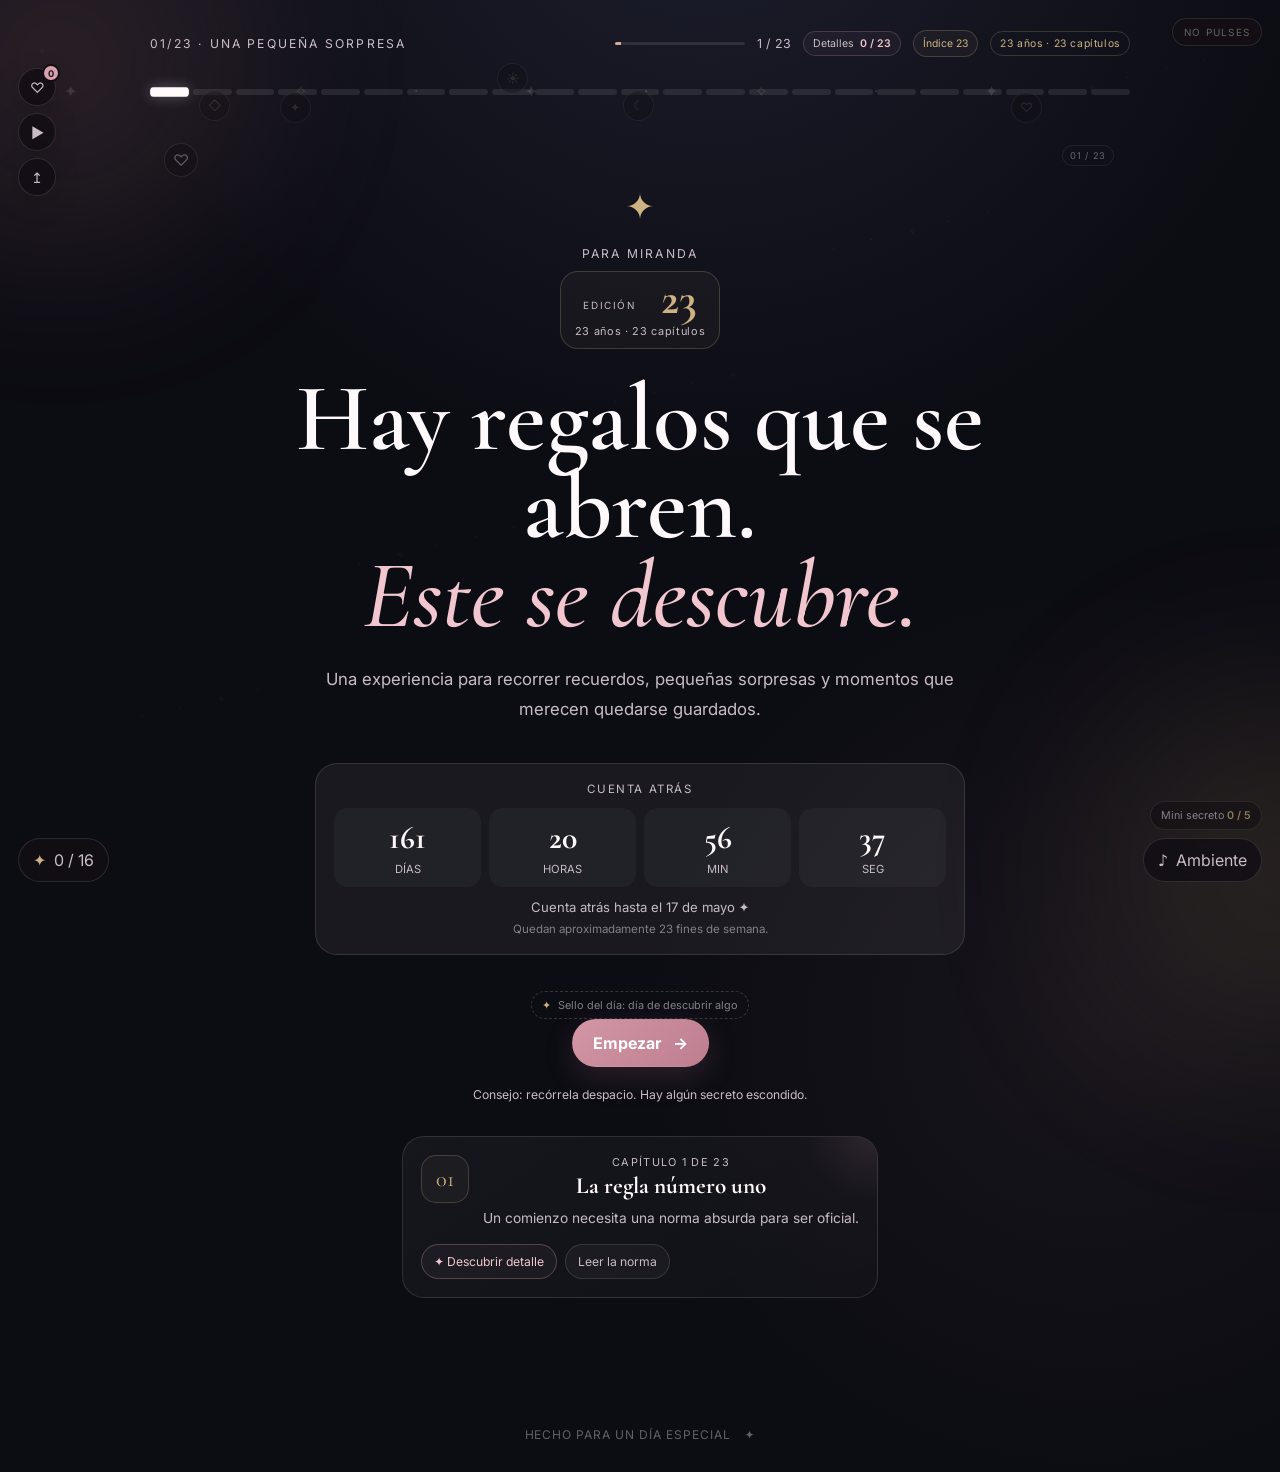
==== index.html @ 54fdeb7c "Preparar sistema de pistas en los 23 capítulos" ====
<!doctype html>
<html lang="es">
<head>
  <meta charset="utf-8">
  <meta name="viewport" content="width=device-width, initial-scale=1">
  <meta name="theme-color" content="#120f14">
  <meta name="description" content="Una experiencia de cumpleaños preparada para Miranda">
  <title>Para Miranda ✦</title>
  <link rel="preconnect" href="https://fonts.googleapis.com">
  <link rel="preconnect" href="https://fonts.gstatic.com" crossorigin>
  <link href="https://fonts.googleapis.com/css2?family=Cormorant+Garamond:wght@500;600;700&family=Inter:wght@400;500;600;700&display=swap" rel="stylesheet">
  <link rel="stylesheet" href="css/style.css">
  <link rel="stylesheet" href="css/extras.css">
  <link rel="stylesheet" href="css/special.css">
  <link rel="stylesheet" href="css/ultimate.css">
  <link rel="stylesheet" href="css/planner.css">
  <link rel="stylesheet" href="css/chapters.css">
  <link rel="stylesheet" href="css/microdetails.css">
  <link rel="stylesheet" href="css/features.css">
  <link rel="stylesheet" href="css/hints.css">
  <link rel="manifest" href="manifest.json">
  <link rel="icon" href="assets/favicon.svg" type="image/svg+xml">
</head>
<body>
  <div class="ambient ambient-one"></div>
  <div class="ambient ambient-two"></div>
  <div class="tap-effects" id="tapEffects" aria-hidden="true"></div>

  <button class="sound-toggle" id="soundToggle" type="button" aria-pressed="false" aria-label="Activar ambiente">
    <span aria-hidden="true">♪</span><span class="sound-label">Ambiente</span>
  </button>

  <button class="explore-toggle" id="exploreToggle" type="button" aria-expanded="false" aria-controls="explorePanel">
    <span>✦</span><span id="exploreCounter">0 / 16</span>
  </button>

  <aside class="explore-panel hidden" id="explorePanel" aria-label="Progreso de exploración">
    <div class="explore-head">
      <div><span class="kicker">Exploración</span><strong>Archivo secreto</strong></div>
      <button id="exploreClose" type="button" aria-label="Cerrar">×</button>
    </div>
    <div class="secret-progress"><span id="secretProgressBar"></span></div>
    <p id="secretProgressText">Encuentra secretos y completa pequeñas misiones.</p>
    <div class="badge-grid" id="badgeGrid"></div>
    <div class="achievement-history" id="achievementHistory"></div>
  </aside>

  <div class="birthday-banner hidden" id="birthdayBanner" aria-live="polite">
    <span>✦</span><strong>17 de mayo · Modo cumpleaños activado</strong><span>✦</span>
  </div>

  <button class="do-not-press" id="doNotPress" type="button">NO PULSES</button>
  <button class="install-app hidden" id="installApp" type="button">＋ Añadir al móvil</button>
  <button class="dev-toggle hidden" id="devToggle" type="button">⚙ DEV</button>
  <aside class="dev-panel hidden" id="devPanel">
    <div class="dev-head"><strong>Panel de pruebas</strong><button id="devClose" type="button">×</button></div>
    <p>Solo aparece al abrir la web con <code>?dev=1</code>.</p>
    <div class="dev-grid">
      <button id="devBirthday" type="button">Simular cumpleaños</button>
      <button id="devUnlock" type="button">Desbloquear logros</button>
      <button id="devFinal" type="button">Saltar al final</button>
      <button id="devReset" type="button">Reiniciar progreso</button>
    </div>
  </aside>

  <main class="experience" id="experience">
    <div class="topbar">
      <span class="eyebrow" id="chapterLabel">Una pequeña sorpresa</span>
      <div class="progress-wrap" aria-label="Progreso">
        <div class="progress-track"><span id="progressBar"></span></div>
        <span id="stepCounter">1 / 23</span><span class="age-chapter-mark">23 años · 23 capítulos</span>
      </div>
    </div>

    <section class="scene active intro" data-title="Una pequeña sorpresa" data-scene-id="intro">
      <button class="intro-symbol secret-trigger" id="secretTrigger" type="button" aria-label="Estrella decorativa">✦</button>
      <p class="kicker">Para Miranda</p>
      <h1>Hay regalos que se abren.<br><em>Este se descubre.</em></h1>
      <p class="lead">Una experiencia para recorrer recuerdos, pequeñas sorpresas y momentos que merecen quedarse guardados.</p>

      <div class="countdown-card" id="countdownCard">
        <span class="countdown-label">Cuenta atrás</span>
        <div class="countdown" id="countdown">
          <div><strong id="days">--</strong><span>días</span></div>
          <div><strong id="hours">--</strong><span>horas</span></div>
          <div><strong id="minutes">--</strong><span>min</span></div>
          <div><strong id="seconds">--</strong><span>seg</span></div>
        </div>
        <p id="countdownMessage">La fecha se añadirá cuando personalicemos la versión final.</p>
      </div>

      <button class="primary next" type="button">Empezar <span>→</span></button>
      <p class="tiny-note">Consejo: recórrela despacio. Hay algún secreto escondido.</p>
    </section>

    <section class="scene" data-title="Nuestra historia" data-scene-id="timeline">
      <div class="section-heading"><span class="chapter-number">01</span><div><p class="kicker">Nuestra historia</p><h2>Todo empezó por algún sitio</h2></div></div>
      <div class="timeline">
        <button class="timeline-item memory-card" type="button" data-memory="Aquí irá cómo empezó vuestra historia y una fecha real."><span class="timeline-dot"></span><span class="timeline-date">El comienzo</span><strong>El primer capítulo</strong><small>Toca para descubrir</small></button>
        <button class="timeline-item memory-card" type="button" data-memory="Aquí pondremos una primera foto, una cita o una anécdota especial."><span class="timeline-dot"></span><span class="timeline-date">Un poco después</span><strong>Un recuerdo que merece quedarse</strong><small>Toca para descubrir</small></button>
        <button class="timeline-item memory-card" type="button" data-memory="Este espacio puede guardar algo que solo vosotros entendáis."><span class="timeline-dot"></span><span class="timeline-date">Uno de muchos</span><strong>Ese momento que sigue haciendo sonreír</strong><small>Toca para descubrir</small></button>
        <button class="timeline-item memory-card" type="button" data-memory="Aquí puede ir un momento más reciente para conectar el principio con el presente."><span class="timeline-dot"></span><span class="timeline-date">Ahora</span><strong>Y todavía quedan capítulos</strong><small>Toca para descubrir</small></button>
      </div>
      <div class="reveal-box" id="memoryReveal" aria-live="polite">Toca uno de los recuerdos para abrirlo.</div>
      <div class="actions"><button class="secondary prev" type="button">← Volver</button><button class="primary next" type="button">Seguir <span>→</span></button></div>
    </section>

    <section class="scene" data-title="Constelación de recuerdos" data-scene-id="constellation">
      <div class="section-heading"><span class="chapter-number">02</span><div><p class="kicker">Un cielo propio</p><h2>Constelación de recuerdos</h2></div></div>
      <p class="helper">Cada estrella puede convertirse en un recuerdo real. Toca cualquiera.</p>
      <div class="constellation" id="constellation">
        <svg viewBox="0 0 700 360" role="img" aria-label="Constelación decorativa de recuerdos">
          <path d="M80 250 L190 120 L315 210 L440 90 L585 180 L635 75" />
          <path d="M315 210 L365 305 L585 180" />
        </svg>
        <button class="star s1 constellation-star" type="button" data-memory="El primer recuerdo importante irá aquí." aria-label="Recuerdo 1">✦</button>
        <button class="star s2 constellation-star" type="button" data-memory="Aquí puede aparecer una foto o una frase corta." aria-label="Recuerdo 2">✧</button>
        <button class="star s3 constellation-star" type="button" data-memory="Un momento divertido puede vivir en esta estrella." aria-label="Recuerdo 3">✦</button>
        <button class="star s4 constellation-star" type="button" data-memory="Esta puede ser una de las estrellas principales de vuestra historia." aria-label="Recuerdo 4">✧</button>
        <button class="star s5 constellation-star" type="button" data-memory="Aquí podemos esconder algo inesperado." aria-label="Recuerdo 5">✦</button>
        <button class="star s6 constellation-star" type="button" data-memory="Esta estrella puede guardar un plan futuro." aria-label="Recuerdo 6">✧</button>
      </div>
      <div class="reveal-box" id="constellationReveal">Elige una estrella.</div>
      <div class="actions"><button class="secondary prev" type="button">← Volver</button><button class="primary next" type="button">Ver las fotos <span>→</span></button></div>
    </section>

    <section class="scene" data-title="Galería de recuerdos" data-scene-id="gallery">
      <div class="section-heading"><span class="chapter-number">03</span><div><p class="kicker">Fotos</p><h2>Un pequeño carrete de recuerdos</h2></div></div>
      <div class="photo-grid" id="photoGrid">
        <button class="polaroid rotate-left photo-card" type="button" data-caption="Aquí irá el texto de vuestra primera foto favorita."><div class="photo-placeholder">📷</div><p>Foto favorita #1</p></button>
        <button class="polaroid rotate-right photo-card" type="button" data-caption="Una noche, una salida o un momento que merezca volver a verse."><div class="photo-placeholder">🌙</div><p>Una noche especial</p></button>
        <button class="polaroid rotate-left-soft photo-card" type="button" data-caption="Aquí puede ir ese sitio que siempre recuerdas."><div class="photo-placeholder">🌅</div><p>Ese lugar</p></button>
        <button class="polaroid rotate-right-soft photo-card" type="button" data-caption="Esta tarjeta puede convertirse en tu foto preferida de los dos."><div class="photo-placeholder">✨</div><p>Mi favorita</p></button>
      </div>
      <div class="reveal-box" id="photoReveal">Toca una foto para leer su historia.</div>
      <button class="random-memory" id="randomMemory" type="button">Llévame a un recuerdo al azar ✦</button>
      <div class="actions"><button class="secondary prev" type="button">← Volver</button><button class="primary next" type="button">Jugar <span>→</span></button></div>
    </section>

    <section class="scene" data-title="El juego" data-scene-id="quiz">
      <div class="section-heading"><span class="chapter-number">04</span><div><p class="kicker">Mini juego</p><h2>¿Cuánto recuerdas?</h2></div></div>
      <div class="quiz-card">
        <div class="quiz-topline"><span id="quizProgress">Pregunta 1 de 3</span><span id="quizScore">0 puntos</span></div>
        <h3 id="quizQuestion">Cargando pregunta…</h3>
        <div class="quiz-options" id="quizOptions"></div>
        <p class="quiz-result" id="quizResult" aria-live="polite">Elige una respuesta.</p>
        <button class="secondary hidden" id="nextQuestion" type="button">Siguiente pregunta →</button>
      </div>
      <div class="actions"><button class="secondary prev" type="button">← Volver</button><button class="primary next" type="button">Continuar <span>→</span></button></div>
    </section>

    <section class="scene" data-title="Nuestros números" data-scene-id="numbers">
      <div class="section-heading"><span class="chapter-number">05</span><div><p class="kicker">Nuestros números</p><h2>Una historia también se puede contar así</h2></div></div>
      <div class="number-grid">
        <article><strong data-count="0" id="daysTogether">—</strong><span>días desde una fecha especial</span></article>
        <article><strong>∞</strong><span>recuerdos por crear</span></article>
        <article><strong id="photoCount">4</strong><span>fotos preparadas en la demo</span></article>
        <article><strong id="secretCount">16</strong><span>logros y secretos por descubrir</span></article>
      </div>
      <p class="helper">Cuando me pases las fechas reales podemos calcular automáticamente días, meses y aniversarios.</p>
      <div class="actions"><button class="secondary prev" type="button">← Volver</button><button class="primary next" type="button">Seguir <span>→</span></button></div>
    </section>

    <section class="scene" data-title="Pequeños detalles" data-scene-id="reasons">
      <div class="section-heading"><span class="chapter-number">06</span><div><p class="kicker">Pequeños detalles</p><h2>Cosas que merecen decirse</h2></div></div>
      <div class="reason-card">
        <span class="quote-mark">“</span>
        <p id="reasonText">Aquí aparecerá una razón personal que quieras dedicarle.</p>
        <button class="secondary" id="reasonButton" type="button">Dime otra ✦</button>
      </div>
      <div class="actions"><button class="secondary prev" type="button">← Volver</button><button class="primary next" type="button">Abrir mensajes <span>→</span></button></div>
    </section>

    <section class="scene" data-title="Ábrelo cuando…" data-scene-id="openwhen">
      <div class="section-heading"><span class="chapter-number">07</span><div><p class="kicker">Mensajes guardados</p><h2>Ábrelo cuando…</h2></div></div>
      <div class="envelope-grid">
        <button class="envelope-card open-when" type="button" data-message="Aquí irá un mensaje bonito para un día complicado."><span class="envelope-icon">☁</span><strong>…tengas un mal día</strong><small>Abrir mensaje</small></button>
        <button class="envelope-card open-when" type="button" data-message="Aquí puede ir una anécdota que siempre consiga hacer sonreír."><span class="envelope-icon">☀</span><strong>…necesites sonreír</strong><small>Abrir mensaje</small></button>
        <button class="envelope-card open-when" type="button" data-message="Aquí puede aparecer una fotografía y un recuerdo corto."><span class="envelope-icon">✦</span><strong>…quieras recordar</strong><small>Abrir mensaje</small></button>
        <button class="envelope-card open-when" type="button" data-message="Este será el mensaje reservado para el cumpleaños."><span class="envelope-icon">♡</span><strong>…sea tu cumpleaños</strong><small>Abrir mensaje</small></button>
      </div>
      <div class="reveal-box" id="openWhenReveal">Elige uno de los sobres.</div>
      <div class="actions"><button class="secondary prev" type="button">← Volver</button><button class="primary next" type="button">Ir al futuro <span>→</span></button></div>
    </section>

    <section class="scene" data-title="Cápsula del tiempo" data-scene-id="future">
      <div class="section-heading"><span class="chapter-number">08</span><div><p class="kicker">Cápsula del tiempo</p><h2>Cosas que todavía quedan por vivir</h2></div></div>
      <div class="future-grid">
        <article><span>01</span><strong>Un lugar pendiente</strong><p>Aquí podemos poner un destino al que queráis ir.</p></article>
        <article><span>02</span><strong>Un plan sencillo</strong><p>Algo pequeño que quieras hacer juntos.</p></article>
        <article><span>03</span><strong>Una promesa bonita</strong><p>Una idea para guardar y volver a leer más adelante.</p></article>
        <article><span>04</span><strong>Una aventura</strong><p>Una experiencia que todavía no habéis vivido.</p></article>
      </div>
      <div class="actions"><button class="secondary prev" type="button">← Volver</button><button class="primary next" type="button">Elegir un plan <span>→</span></button></div>
    </section>

    <section class="scene" data-title="Ruleta de planes" data-scene-id="plans">
      <div class="section-heading"><span class="chapter-number">09</span><div><p class="kicker">Por si algún día falta una idea</p><h2>Ruleta de planes</h2></div></div>

      <div class="plan-stage planner-stage">
        <div class="wheel" id="planWheel" aria-hidden="true"><span>✦</span></div>
        <span class="plan-category" id="planCategory">Plan sorpresa</span>
        <p class="plan-result" id="planResult">Pulsa el botón y deja que el azar elija.</p>
        <button class="primary" id="spinPlan" type="button">Elegir un plan</button>

        <div class="plan-actions hidden" id="planActions">
          <button class="secondary" id="savePlanLater" type="button">♡ Guardar para más adelante</button>
          <button class="secondary" id="schedulePlan" type="button">▣ Elegir fecha</button>
        </div>
      </div>

      <div class="custom-plan-card">
        <div>
          <p class="kicker">¿Ya tienes una idea?</p>
          <strong>Añadir un plan propio</strong>
        </div>
        <div class="custom-plan-row">
          <input id="customPlanInput" type="text" maxlength="90" placeholder="Ej: merienda + paseo al atardecer">
          <button class="secondary" id="customPlanAdd" type="button">Guardar idea</button>
        </div>
      </div>

      <div class="saved-plans">
        <div class="saved-plans-head">
          <div><p class="kicker">Nuestra lista</p><h3>Planes guardados</h3></div>
          <div class="plan-tabs" role="tablist" aria-label="Filtrar planes">
            <button class="active" type="button" data-plan-filter="all">Todos</button>
            <button type="button" data-plan-filter="later">Pendientes</button>
            <button type="button" data-plan-filter="scheduled">Con fecha</button>
            <button type="button" data-plan-filter="done">Hechos</button>
          </div>
        </div>
        <div class="saved-plan-list" id="savedPlanList">
          <div class="empty-plans">Todavía no hay planes guardados. Gira la ruleta y guarda alguno que os guste ✦</div>
        </div>
      </div>

      <div class="actions"><button class="secondary prev" type="button">← Volver</button><button class="primary next" type="button">Seguir <span>→</span></button></div>
    </section>

    <div class="plan-modal hidden" id="planModal" role="dialog" aria-modal="true" aria-labelledby="planModalTitle">
      <div class="plan-modal-card">
        <button class="plan-modal-close" id="planModalClose" type="button" aria-label="Cerrar">×</button>
        <p class="kicker">Programar plan</p>
        <h3 id="planModalTitle">Elegir una fecha</h3>
        <p class="plan-modal-name" id="planModalName"></p>
        <label for="planDate">Fecha</label>
        <input id="planDate" type="date">
        <label for="planTime">Hora <span>(opcional)</span></label>
        <input id="planTime" type="time">
        <label for="planNote">Nota <span>(opcional)</span></label>
        <textarea id="planNote" rows="3" maxlength="160" placeholder="Ej: reservar antes, llevar cámara..."></textarea>
        <div class="plan-modal-actions">
          <button class="secondary" id="planSaveOnly" type="button">Guardar con fecha</button>
          <button class="primary" id="planSaveCalendar" type="button">Guardar + calendario</button>
        </div>
      </div>
    </div>

    <section class="scene" data-title="Zona secreta" data-scene-id="secrets">
      <div class="section-heading"><span class="chapter-number">10</span><div><p class="kicker">Zona secreta</p><h2>Hay cosas que no se enseñan a la primera</h2></div></div>

      <div class="daily-card">
        <span class="daily-icon">☼</span>
        <div>
          <small id="timeGreeting">Un detalle para este momento</small>
          <strong id="dailyMemory">Cargando recuerdo del día…</strong>
        </div>
      </div>

      <div class="secret-tools">
        <article class="scratch-card">
          <div>
            <p class="kicker">Rasca y descubre</p>
            <h3>Hay algo debajo</h3>
            <p class="helper">Pasa el dedo o el ratón por la tarjeta.</p>
          </div>
          <div class="scratch-stage" id="scratchStage">
            <div class="scratch-prize"><span>♡</span><strong>Mensaje secreto</strong><small>Aquí irá una frase o fotografía especial.</small></div>
            <canvas id="scratchCanvas" aria-label="Tarjeta para rascar"></canvas>
          </div>
          <button class="secondary" id="scratchReveal" type="button">Revelar sin rascar</button>
        </article>

        <article class="vault-card">
          <p class="kicker">Caja fuerte</p>
          <h3>Solo para quien conozca la respuesta</h3>
          <label for="vaultInput">¿Para quién está hecha esta página?</label>
          <div class="vault-row">
            <input id="vaultInput" type="text" autocomplete="off" placeholder="Escribe la respuesta">
            <button class="primary" id="vaultButton" type="button">Abrir</button>
          </div>
          <p class="vault-result" id="vaultResult" aria-live="polite">Pista: el nombre aparece más de una vez en la web.</p>
        </article>
      </div>

      <div class="actions"><button class="secondary prev" type="button">← Volver</button><button class="primary next" type="button">Elegir una puerta <span>→</span></button></div>
    </section>

    <section class="scene" data-title="Elige una puerta" data-scene-id="doors">
      <div class="section-heading"><span class="chapter-number">11</span><div><p class="kicker">Tres caminos</p><h2>Elige una puerta</h2></div></div>
      <p class="helper">Las tres se pueden abrir, pero cada una guarda una idea diferente.</p>
      <div class="door-grid">
        <button class="door-card" type="button" data-door="Un recuerdo especial puede aparecer aquí con una foto sorpresa."><span class="door-number">I</span><span class="door-shape">⌂</span><strong>Pasado</strong><small>Un recuerdo</small></button>
        <button class="door-card" type="button" data-door="Aquí puede esconderse una frase que quieras decirle hoy."><span class="door-number">II</span><span class="door-shape">⌂</span><strong>Presente</strong><small>Un mensaje</small></button>
        <button class="door-card" type="button" data-door="Esta puerta puede revelar un plan, viaje o sueño que quieras compartir."><span class="door-number">III</span><span class="door-shape">⌂</span><strong>Futuro</strong><small>Una aventura</small></button>
      </div>
      <div class="reveal-box" id="doorReveal">Elige una de las tres puertas.</div>
      <div class="actions"><button class="secondary prev" type="button">← Volver</button><button class="primary next" type="button">¿Cómo estás hoy? <span>→</span></button></div>
    </section>

    <section class="scene" data-title="Para cada momento" data-scene-id="mood">
      <div class="section-heading"><span class="chapter-number">12</span><div><p class="kicker">Para cada momento</p><h2>¿Cómo estás hoy?</h2></div></div>
      <div class="mood-grid">
        <button class="mood-card" type="button" data-mood="happy"><span>☀</span><strong>Feliz</strong></button>
        <button class="mood-card" type="button" data-mood="tired"><span>☾</span><strong>Cansada</strong></button>
        <button class="mood-card" type="button" data-mood="bored"><span>✦</span><strong>Aburrida</strong></button>
        <button class="mood-card" type="button" data-mood="blue"><span>☁</span><strong>Día gris</strong></button>
      </div>
      <div class="mood-message" id="moodMessage">
        <span>♡</span>
        <p>Elige cómo te sientes y aquí aparecerá un mensaje, una foto o un plan pensado para ese momento.</p>
      </div>

      <div class="archive-lock" id="archiveLock">
        <span class="archive-icon">◇</span>
        <div><small>Archivo secreto de Miranda</small><strong id="archiveStatus">Bloqueado</strong></div>
        <button class="secondary" id="archiveButton" type="button" disabled>Necesitas 7 logros</button>
      </div>

      <div class="archive-content hidden" id="archiveContent">
        <p class="kicker">Archivo secreto desbloqueado</p>
        <h3>Esto no aparecía en el recorrido normal</h3>
        <p>Aquí pondremos una fotografía especialmente importante, una broma interna y un mensaje extra. Solo se abrirá después de explorar suficiente la página.</p>
        <div class="archive-placeholder">✦ &nbsp; FOTO / RECUERDO SECRETO &nbsp; ✦</div>
        <a class="archive-link" href="archivo.html">Entrar en la segunda página secreta →</a>
      </div>

      <div class="actions"><button class="secondary prev" type="button">← Volver</button><button class="primary next" type="button">Ir a la carta <span>→</span></button></div>
    </section>

    <section class="scene" data-title="Puzzle secreto" data-scene-id="puzzle">
      <div class="section-heading"><span class="chapter-number">13</span><div><p class="kicker">Una pieza cada vez</p><h2>Puzzle secreto</h2></div></div>
      <p class="helper">En la versión final este puzzle puede usar una foto vuestra. De momento tiene un diseño de prueba: ordena las piezas del 1 al 8.</p>
      <div class="puzzle-wrap">
        <div class="puzzle-board" id="puzzleBoard" aria-label="Puzzle deslizante"></div>
        <div class="puzzle-side">
          <span class="puzzle-medal">◇</span>
          <h3 id="puzzleTitle">Una imagen por descubrir</h3>
          <p id="puzzleStatus">Mueve las piezas hasta dejarlas en orden.</p>
          <button class="secondary" id="shufflePuzzle" type="button">Mezclar de nuevo</button>
        </div>
      </div>
      <div class="actions"><button class="secondary prev" type="button">← Volver</button><button class="primary next" type="button">Ver el bingo <span>→</span></button></div>
    </section>

    <section class="scene" data-title="Bingo de planes" data-scene-id="bingo">
      <div class="section-heading"><span class="chapter-number">14</span><div><p class="kicker">Para ir completando</p><h2>Bingo de recuerdos futuros</h2></div></div>
      <p class="helper">Marca los planes que ya hayáis hecho o los que quieras convertir en realidad. Se guardan en este navegador.</p>
      <div class="bingo-grid" id="bingoGrid">
        <button type="button">Ver un amanecer</button>
        <button type="button">Cocinar algo nuevo</button>
        <button type="button">Hacer una escapada</button>
        <button type="button">Noche de película</button>
        <button type="button" class="bingo-center">✦ NOSOTROS ✦</button>
        <button type="button">Descubrir un sitio</button>
        <button type="button">Hacernos fotos</button>
        <button type="button">Plan improvisado</button>
        <button type="button">Cumplir una locura pendiente</button>
      </div>
      <div class="reveal-box" id="bingoStatus">0 de 9 casillas marcadas.</div>
      <div class="actions"><button class="secondary prev" type="button">← Volver</button><button class="primary next" type="button">Nuestra película <span>→</span></button></div>
    </section>

    <section class="scene" data-title="Nuestra película" data-scene-id="cinema">
      <div class="section-heading"><span class="chapter-number">15</span><div><p class="kicker">Una historia en pantalla</p><h2>Nuestra película</h2></div></div>
      <div class="movie-ticket">
        <span class="ticket-hole left"></span><span class="ticket-hole right"></span>
        <small>EDICIÓN ESPECIAL · 17 MAYO</small>
        <strong>Miranda — La historia continúa</strong>
        <p>Una producción hecha de recuerdos, planes y muchas escenas que todavía no se han grabado.</p>
      </div>
      <div class="credits-stage" id="creditsStage">
        <div class="credits-roll" id="creditsRoll">
          <p class="credits-small">UNA PEQUEÑA PRODUCCIÓN</p>
          <h3>Para Miranda</h3>
          <p>PROTAGONISTA<br><strong>Miranda</strong></p>
          <p>RECUERDOS<br><strong>Los que ya existen</strong></p>
          <p>LOCALIZACIONES<br><strong>Las que iremos añadiendo</strong></p>
          <p>BANDA SONORA<br><strong>Pendiente de elegir</strong></p>
          <p>PRÓXIMA TEMPORADA<br><strong>En construcción ✦</strong></p>
          <p class="credits-end">CONTINUARÁ…</p>
        </div>
      </div>
      <button class="secondary credits-button" id="playCredits" type="button">Reproducir créditos</button>
      <div class="actions"><button class="secondary prev" type="button">← Volver</button><button class="primary next" type="button">Ir a la carta <span>→</span></button></div>
    </section>

    <section class="scene" data-title="Elige el camino" data-scene-id="choices">
      <div class="section-heading"><span class="chapter-number">16</span><div><p class="kicker">Pequeñas decisiones</p><h2>¿Qué capítulo abrirías ahora?</h2></div></div>
      <p class="helper">La elección cambia el mensaje y quedará guardada como parte del recorrido.</p>
      <div class="choice-grid">
        <button class="choice-card" type="button" data-choice="past"><span>◌</span><strong>Volver a un recuerdo</strong><small>Algo que ya pasó</small></button>
        <button class="choice-card" type="button" data-choice="present"><span>♡</span><strong>Quedarnos aquí</strong><small>Disfrutar del presente</small></button>
        <button class="choice-card" type="button" data-choice="future"><span>✦</span><strong>Mirar hacia delante</strong><small>Algo que aún no existe</small></button>
      </div>
      <div class="choice-result" id="choiceResult">Todavía no has elegido un camino.</div>
      <div class="actions"><button class="secondary prev" type="button">← Volver</button><button class="primary next" type="button">Máquina del tiempo <span>→</span></button></div>
    </section>

    <section class="scene" data-title="Máquina del tiempo" data-scene-id="timemachine">
      <div class="section-heading"><span class="chapter-number">17</span><div><p class="kicker">Viaje rápido</p><h2>Máquina del tiempo</h2></div></div>
      <p class="helper">Cuando añadamos recuerdos reales, cada etapa tendrá fotos y textos propios.</p>
      <div class="time-machine">
        <div class="time-dial" id="timeDial"><span>✦</span></div>
        <div class="time-controls">
          <button type="button" data-era="beginning">El comienzo</button>
          <button type="button" data-era="moments">Los momentos</button>
          <button type="button" data-era="today">Hoy</button>
          <button type="button" data-era="future">El futuro</button>
        </div>
        <div class="time-output" id="timeOutput">Selecciona una etapa.</div>
      </div>
      <div class="actions"><button class="secondary prev" type="button">← Volver</button><button class="primary next" type="button">Cápsulas <span>→</span></button></div>
    </section>

    <section class="scene" data-title="Cápsulas en el tiempo" data-scene-id="capsules">
      <div class="section-heading"><span class="chapter-number">18</span><div><p class="kicker">No todo se abre hoy</p><h2>Cápsulas en el tiempo</h2></div></div>
      <p class="helper">Algunas sorpresas pueden depender de la fecha o del progreso.</p>
      <div class="capsule-grid">
        <button class="capsule-card" id="birthdayCapsule" type="button"><span class="capsule-lock">◇</span><small>17 de mayo</small><strong>Cápsula de cumpleaños</strong><em id="birthdayCapsuleStatus">Bloqueada</em></button>
        <button class="capsule-card" id="nightCapsule" type="button"><span class="capsule-lock">☾</span><small>Después de las 21:00</small><strong>Cápsula nocturna</strong><em id="nightCapsuleStatus">Bloqueada</em></button>
        <button class="capsule-card" id="achievementCapsule" type="button"><span class="capsule-lock">✦</span><small>Exploración</small><strong>Cápsula de logros</strong><em id="achievementCapsuleStatus">Bloqueada</em></button>
      </div>
      <div class="reveal-box" id="capsuleReveal">Las cápsulas se abrirán cuando se cumpla su condición.</div>
      <div class="actions"><button class="secondary prev" type="button">← Volver</button><button class="primary next" type="button">Juego de memoria <span>→</span></button></div>
    </section>

    <section class="scene" data-title="Juego de memoria" data-scene-id="memorygame">
      <div class="section-heading"><span class="chapter-number">19</span><div><p class="kicker">Encuentra las parejas</p><h2>Memoria de recuerdos</h2></div></div>
      <p class="helper">Más adelante estas cartas pueden ser miniaturas de fotos reales.</p>
      <div class="memory-board" id="memoryBoard"></div>
      <div class="memory-stats"><span id="memoryMoves">0 movimientos</span><span id="memoryPairs">0 / 4 parejas</span></div>
      <button class="secondary memory-reset" id="memoryReset" type="button">Mezclar cartas</button>
      <div class="actions"><button class="secondary prev" type="button">← Volver</button><button class="primary next" type="button">Antes y ahora <span>→</span></button></div>
    </section>

    <section class="scene" data-title="Antes y ahora" data-scene-id="beforeafter">
      <div class="section-heading"><span class="chapter-number">20</span><div><p class="kicker">Dos momentos</p><h2>Antes y ahora</h2></div></div>
      <p class="helper">Cuando tengamos dos fotos adecuadas, podrás deslizar para comparar dos etapas.</p>
      <div class="compare-wrap" id="compareWrap">
        <div class="compare-base"><span>AHORA</span><strong>Foto actual</strong></div>
        <div class="compare-overlay" id="compareOverlay"><span>ANTES</span><strong>Foto anterior</strong></div>
        <input id="compareSlider" type="range" min="0" max="100" value="50" aria-label="Comparar antes y ahora">
        <div class="compare-line" id="compareLine"></div>
      </div>
      <div class="reveal-box">En la versión final podemos buscar dos fotos con encuadres parecidos para que el efecto quede espectacular.</div>
      <div class="actions"><button class="secondary prev" type="button">← Volver</button><button class="primary next" type="button">Ir a la carta <span>→</span></button></div>
    </section>

    <section class="scene" data-title="La carta" data-scene-id="letter">
      <div class="letter-stage">
        <p class="kicker">Capítulo final</p>
        <h2>Hay algo que merece leerse despacio</h2>
        <p class="helper">Toca el sobre para abrirlo.</p>
        <button class="big-envelope" id="letterButton" type="button" aria-expanded="false" aria-controls="letter"><span class="envelope-flap"></span><span class="envelope-body">♡</span></button>
        <article class="letter hidden" id="letter">
          <p class="letter-date">Cumpleaños de Miranda</p>
          <h3>Tu carta personal irá aquí</h3>
          <p>Este espacio está reservado para una carta escrita con tus propias palabras, recuerdos y detalles reales.</p>
          <p>La versión definitiva puede terminar con una frase corta antes de revelar el regalo o plan sorpresa.</p>
          <p class="letter-signature">— Tu mensaje</p>
        </article>
        <button class="primary hidden" id="finalReveal" type="button">Una última sorpresa… <span>→</span></button>
      </div>
      <div class="actions single-back"><button class="secondary prev" type="button">← Volver</button></div>
    </section>

    <section class="scene finale" data-title="La sorpresa final" data-scene-id="finale">
      <div class="cinema-count hidden" id="cinemaCount" aria-live="polite">3</div>
      <div id="finalContent">
        <div class="stars">✦ · ✧ · ✦</div>
        <p class="kicker">Una última cosa</p>
        <h2>La página era solo una parte del regalo.</h2>
        <p class="lead">Aquí aparecerá el regalo real, una cena, una escapada, una experiencia o el último mensaje de la historia.</p>
        <div class="gift-card"><span>🎁</span><div><small>Sorpresa final</small><strong>Próximamente…</strong></div></div>
        <div class="completion" id="completionMessage">Has llegado hasta el final.</div>
        <div class="legendary-ending hidden" id="legendaryEnding">
          <span>✦</span>
          <small>FINAL SECRETO</small>
          <strong>Has descubierto absolutamente todo.</strong>
          <p>Este final solo aparece al completar todos los logros. Aquí pondremos el mensaje más escondido de toda la página.</p>
        </div>
        <button class="secondary" id="restartButton" type="button">Volver al principio</button>
      </div>
    </section>
  </main>

  <div class="secret-modal hidden" id="secretModal" role="dialog" aria-modal="true" aria-labelledby="secretTitle">
    <div class="secret-card">
      <button class="secret-close" id="secretClose" type="button" aria-label="Cerrar">×</button>
      <span class="secret-star">✦</span>
      <p class="kicker">Easter egg encontrado</p>
      <h2 id="secretTitle">Había algo escondido</h2>
      <p>Este rincón puede guardar una foto secreta, una broma interna o un mensaje que solo aparezca si se descubre el truco.</p>
    </div>
  </div>

  <footer><span>Hecho para un día especial</span><span>✦</span></footer>
  <script src="js/app.js?v=6"></script>
  <script src="js/extras.js?v=5"></script>
  <script src="js/special.js?v=5"></script>
  <script src="js/ultimate.js?v=1"></script>
  <script src="js/planner.js?v=1"></script>
  <script src="js/chapters.js?v=2"></script>
  <script src="js/microdetails.js?v=1"></script>
  <script src="js/features.js?v=1"></script>
  <script src="js/hints.js?v=1"></script>
</body>
</html>
---- css/style.css ----
:root{
  --bg:#120f14;--bg2:#1a141b;--surface:rgba(255,255,255,.055);--surface2:rgba(255,255,255,.09);
  --border:rgba(255,255,255,.12);--text:#fff9fb;--muted:#c9bdc5;--accent:#d9a0ad;--accent2:#f1c6cf;
  --gold:#cdb382;--shadow:0 24px 70px rgba(0,0,0,.32);--serif:"Cormorant Garamond",Georgia,serif;
  --sans:"Inter",system-ui,-apple-system,BlinkMacSystemFont,"Segoe UI",sans-serif
}
*{box-sizing:border-box}
html{scroll-behavior:smooth}
body{margin:0;min-height:100vh;overflow-x:hidden;background:radial-gradient(circle at 20% 0%,rgba(217,160,173,.13),transparent 34%),radial-gradient(circle at 90% 85%,rgba(205,179,130,.08),transparent 30%),var(--bg);color:var(--text);font-family:var(--sans)}
button{font:inherit;color:inherit}
button:focus-visible{outline:2px solid var(--accent2);outline-offset:4px}
.ambient{position:fixed;width:360px;height:360px;border-radius:50%;filter:blur(100px);opacity:.14;pointer-events:none}
.ambient-one{top:-120px;left:-120px;background:#f0a6b6}.ambient-two{right:-180px;bottom:-150px;background:#b99964}
.experience{width:min(980px,calc(100% - 32px));margin:0 auto;padding:30px 0 70px;position:relative;z-index:1}
.topbar{display:flex;justify-content:space-between;align-items:center;gap:24px;margin-bottom:34px}
.eyebrow,.kicker{font-size:.76rem;letter-spacing:.18em;text-transform:uppercase;color:var(--muted)}
.progress-wrap{display:flex;align-items:center;gap:12px;min-width:210px;justify-content:flex-end;color:var(--muted);font-size:.78rem}
.progress-track{width:130px;height:3px;background:rgba(255,255,255,.1);border-radius:10px;overflow:hidden}
.progress-track span{display:block;height:100%;width:8.33%;background:linear-gradient(90deg,var(--accent),var(--gold));transition:width .4s ease}
.scene{display:none;animation:sceneIn .55s ease both}.scene.active{display:block}
@keyframes sceneIn{from{opacity:0;transform:translateY(12px)}to{opacity:1;transform:none}}
.intro{min-height:650px;display:none;place-items:center;text-align:center;padding:55px 20px}.intro.active{display:grid}
.intro-symbol{font-size:2.2rem;color:var(--gold);margin-bottom:6px;animation:float 4s ease-in-out infinite;background:none;border:0;cursor:pointer}
@keyframes float{50%{transform:translateY(-7px)}}
h1,h2,h3{font-family:var(--serif);margin-top:0}h1{font-size:clamp(3rem,8vw,6rem);line-height:.92;margin:16px auto 24px;max-width:900px;font-weight:600}h1 em{font-weight:500;color:var(--accent2)}
h2{font-size:clamp(2.2rem,5vw,4rem);line-height:1;margin-bottom:0;font-weight:600}h3{font-size:2rem;line-height:1.05}
.lead{color:var(--muted);max-width:660px;margin:0 auto 30px;line-height:1.8;font-size:1.05rem}.tiny-note{font-size:.76rem;color:var(--muted);margin-top:20px}
.primary,.secondary,.random-memory{border-radius:999px;min-height:48px;padding:12px 20px;cursor:pointer;transition:transform .2s ease,background .2s ease,border-color .2s ease}
.primary{border:1px solid transparent;background:linear-gradient(135deg,#d296a5,#be7e90);color:#fff;font-weight:700;box-shadow:0 10px 30px rgba(190,126,144,.18)}
.primary:hover,.secondary:hover,.random-memory:hover{transform:translateY(-2px)}
.secondary,.random-memory{border:1px solid var(--border);background:var(--surface);color:var(--text)}
.primary span{margin-left:8px}.hidden{display:none!important}
.countdown-card{width:min(650px,100%);margin:8px auto 28px;border:1px solid var(--border);background:var(--surface);border-radius:22px;padding:18px}
.countdown-label{display:block;color:var(--muted);font-size:.72rem;letter-spacing:.14em;text-transform:uppercase;margin-bottom:12px}
.countdown{display:grid;grid-template-columns:repeat(4,1fr);gap:8px}
.countdown div{padding:10px;border-radius:14px;background:rgba(255,255,255,.035)}
.countdown strong{display:block;font-family:var(--serif);font-size:2rem}.countdown span{font-size:.7rem;color:var(--muted);text-transform:uppercase}
.countdown-card p{margin:12px 0 0;color:var(--muted);font-size:.82rem}
.section-heading{display:flex;gap:18px;align-items:flex-end;margin-bottom:30px}.chapter-number{font-family:var(--serif);font-size:4.6rem;line-height:.8;color:rgba(255,255,255,.13);min-width:75px}.section-heading .kicker{margin:0 0 8px}
.timeline{position:relative;display:grid;gap:12px}.timeline:before{content:"";position:absolute;left:20px;top:26px;bottom:26px;width:1px;background:var(--border)}
.timeline-item{position:relative;width:100%;display:grid;gap:5px;text-align:left;padding:20px 20px 20px 54px;border:1px solid var(--border);border-radius:18px;background:var(--surface);cursor:pointer}
.timeline-item:hover{background:var(--surface2)}.timeline-dot{position:absolute;width:11px;height:11px;border-radius:50%;background:var(--accent);left:15px;top:25px;box-shadow:0 0 0 6px var(--bg)}
.timeline-date{font-size:.72rem;letter-spacing:.14em;text-transform:uppercase;color:var(--gold)}.timeline-item strong{font-family:var(--serif);font-size:1.35rem;font-weight:600}.timeline-item small{color:var(--muted)}
.reveal-box{margin-top:16px;border:1px solid var(--border);border-radius:18px;padding:18px;background:rgba(255,255,255,.035);color:var(--muted);line-height:1.7}
.actions{margin-top:30px;display:flex;justify-content:space-between;gap:12px}.single-back{justify-content:flex-start}.helper{color:var(--muted);line-height:1.7;max-width:720px}
.constellation{position:relative;min-height:360px;border:1px solid var(--border);border-radius:26px;background:radial-gradient(circle at 50% 45%,rgba(217,160,173,.08),transparent 32%),rgba(255,255,255,.025);overflow:hidden}
.constellation svg{position:absolute;inset:0;width:100%;height:100%}.constellation path{fill:none;stroke:rgba(255,255,255,.11);stroke-width:1.4;stroke-dasharray:5 8}
.star{position:absolute;border:0;background:none;color:var(--accent2);font-size:2rem;cursor:pointer;text-shadow:0 0 18px rgba(241,198,207,.3);transition:transform .2s}.star:hover{transform:scale(1.25)}
.s1{left:9%;top:65%}.s2{left:25%;top:27%}.s3{left:43%;top:53%}.s4{left:61%;top:18%}.s5{left:81%;top:43%}.s6{right:6%;top:12%}
.photo-grid{display:grid;grid-template-columns:repeat(4,1fr);gap:16px;margin:30px 0 22px}.polaroid{border:0;background:#efe8e5;padding:10px 10px 18px;color:#292126;box-shadow:var(--shadow);cursor:pointer;text-align:left}
.polaroid p{font-family:var(--serif);font-size:1.05rem;margin:12px 4px 0}.photo-placeholder{aspect-ratio:4/5;display:grid;place-items:center;font-size:2.5rem;background:radial-gradient(circle at 30% 20%,rgba(255,255,255,.25),transparent 30%),linear-gradient(145deg,#8b747d,#4d3d45)}
.rotate-left{transform:rotate(-2.4deg)}.rotate-right{transform:rotate(2.4deg)}.rotate-left-soft{transform:rotate(-1deg)}.rotate-right-soft{transform:rotate(1.2deg)}
.random-memory{display:block;margin:16px auto 0}
.quiz-card,.reason-card,.letter{border:1px solid var(--border);background:var(--surface);border-radius:24px;padding:26px;box-shadow:var(--shadow)}
.quiz-topline{display:flex;justify-content:space-between;color:var(--muted);font-size:.75rem;letter-spacing:.1em;text-transform:uppercase;margin-bottom:26px}.quiz-card h3{max-width:700px}.quiz-options{display:grid;gap:10px}
.quiz-option{width:100%;min-height:52px;border-radius:15px;border:1px solid var(--border);background:rgba(255,255,255,.03);text-align:left;padding:13px 16px;cursor:pointer}.quiz-option:hover{background:rgba(255,255,255,.07)}.quiz-option.correct{border-color:var(--accent);background:rgba(217,160,173,.1)}.quiz-option.wrong{opacity:.55}.quiz-result{color:var(--muted);margin:16px 0}.quiz-card .secondary{margin-top:6px}
.number-grid{display:grid;grid-template-columns:repeat(4,1fr);gap:12px}.number-grid article{border:1px solid var(--border);background:var(--surface);border-radius:20px;padding:24px;min-height:155px;display:flex;flex-direction:column;justify-content:flex-end}.number-grid strong{font-family:var(--serif);font-size:3rem;color:var(--accent2)}.number-grid span{color:var(--muted);line-height:1.5;font-size:.9rem}
.reason-card{text-align:center;padding:50px 24px}.quote-mark{display:block;font-family:var(--serif);font-size:5rem;line-height:.5;color:var(--accent)}.reason-card p{font-family:var(--serif);font-size:clamp(1.8rem,4vw,3rem);max-width:720px;margin:24px auto 30px;line-height:1.05}
.envelope-grid{display:grid;grid-template-columns:repeat(2,1fr);gap:12px}.envelope-card{border:1px solid var(--border);background:var(--surface);border-radius:20px;min-height:150px;padding:20px;text-align:left;cursor:pointer;display:flex;flex-direction:column;gap:8px;justify-content:flex-end}.envelope-card:hover{background:var(--surface2)}.envelope-icon{margin-bottom:auto;font-size:1.7rem;color:var(--accent2)}.envelope-card strong{font-family:var(--serif);font-size:1.45rem}.envelope-card small{color:var(--muted)}
.future-grid{display:grid;grid-template-columns:repeat(2,1fr);gap:12px}.future-grid article{border:1px solid var(--border);background:var(--surface);border-radius:20px;padding:22px}.future-grid span{font-family:var(--serif);font-size:2.2rem;color:rgba(255,255,255,.2)}.future-grid strong{display:block;font-family:var(--serif);font-size:1.55rem;margin:8px 0}.future-grid p{margin:0;color:var(--muted);line-height:1.6}
.plan-stage{text-align:center;border:1px solid var(--border);background:var(--surface);border-radius:26px;padding:38px 22px}.wheel{width:160px;height:160px;margin:0 auto 22px;border-radius:50%;border:1px solid var(--border);display:grid;place-items:center;background:conic-gradient(rgba(217,160,173,.18) 0 25%,rgba(205,179,130,.15) 25% 50%,rgba(255,255,255,.05) 50% 75%,rgba(217,160,173,.09) 75%);transition:transform 1s cubic-bezier(.2,.8,.2,1)}.wheel span{font-size:2rem;color:var(--gold)}.plan-result{font-family:var(--serif);font-size:1.8rem;min-height:44px}
.letter-stage{text-align:center}.big-envelope{width:170px;height:118px;position:relative;border:0;background:transparent;margin:26px auto;cursor:pointer;display:block}.envelope-body{position:absolute;inset:22px 0 0;display:grid;place-items:center;background:linear-gradient(145deg,#ddadba,#b97c8c);border-radius:5px 5px 16px 16px;font-size:2rem;color:#fff;box-shadow:0 22px 50px rgba(0,0,0,.35)}.envelope-flap{position:absolute;z-index:2;left:0;top:20px;width:0;height:0;border-left:85px solid transparent;border-right:85px solid transparent;border-top:58px solid #cf94a4;transform-origin:top center;transition:transform .55s ease}.big-envelope.open .envelope-flap{transform:rotateX(180deg)}
.letter{text-align:left;max-width:680px;margin:24px auto;background:#eee5e1;color:#2d2529}.letter h3{margin-bottom:16px}.letter p{line-height:1.8}.letter-date{font-size:.75rem;text-transform:uppercase;letter-spacing:.12em;opacity:.6}.letter-signature{font-family:var(--serif);font-size:1.35rem}
.finale{min-height:580px;text-align:center;padding:70px 20px}.finale.active{display:grid;place-items:center}.finale>*{max-width:760px;margin-left:auto;margin-right:auto}.stars{color:var(--gold);letter-spacing:12px;font-size:1.3rem}.gift-card{max-width:520px!important;width:100%;margin:28px auto;border:1px solid var(--border);background:var(--surface);border-radius:22px;padding:20px;display:flex;gap:18px;align-items:center;text-align:left}.gift-card>span{font-size:2rem}.gift-card small{display:block;color:var(--muted);margin-bottom:5px}.gift-card strong{font-family:var(--serif);font-size:1.6rem}.completion{color:var(--muted);margin-bottom:18px}.cinema-count{font-family:var(--serif);font-size:8rem;color:var(--accent2)}
.secret-modal{position:fixed;inset:0;background:rgba(7,5,8,.84);z-index:40;display:grid;place-items:center;padding:20px}.secret-card{width:min(560px,100%);position:relative;text-align:center;border:1px solid var(--border);background:#191319;border-radius:28px;padding:42px 28px;box-shadow:var(--shadow)}.secret-close{position:absolute;right:14px;top:10px;border:0;background:none;font-size:1.8rem;color:var(--muted);cursor:pointer}.secret-star{display:block;font-size:2rem;color:var(--gold);margin-bottom:18px}.secret-card p:last-child{color:var(--muted);line-height:1.7}
.tap-spark{position:fixed;pointer-events:none;z-index:50;color:var(--accent2);animation:spark .75s ease forwards}@keyframes spark{to{opacity:0;transform:translateY(-26px) scale(.6)}}
.sound-toggle{position:fixed;right:18px;bottom:18px;z-index:10;border:1px solid var(--border);background:rgba(18,15,20,.86);backdrop-filter:blur(12px);border-radius:999px;min-height:44px;padding:8px 14px;display:flex;gap:8px;align-items:center;cursor:pointer;color:var(--muted)}.sound-toggle[aria-pressed="true"]{color:var(--accent2);border-color:rgba(217,160,173,.35)}
footer{width:min(980px,calc(100% - 32px));margin:0 auto;padding:0 0 30px;display:flex;justify-content:center;gap:14px;color:rgba(255,255,255,.35);font-size:.75rem;letter-spacing:.08em;text-transform:uppercase}
@media(max-width:760px){.experience{width:min(100% - 22px,980px);padding-top:18px}.topbar{align-items:flex-start;margin-bottom:18px}.eyebrow{display:none}.progress-wrap{width:100%;min-width:0;justify-content:flex-end}.progress-track{flex:1;max-width:180px}.intro{min-height:620px;padding:40px 8px}h1{font-size:clamp(3rem,15vw,4.7rem)}h2{font-size:2.65rem}.chapter-number{font-size:3.6rem;min-width:60px}.photo-grid,.number-grid{grid-template-columns:repeat(2,1fr)}.envelope-grid,.future-grid{grid-template-columns:1fr}.actions{flex-wrap:wrap}.actions button{flex:1}.sound-label{display:none}.constellation{min-height:300px}.countdown strong{font-size:1.5rem}}
@media(max-width:420px){.section-heading{gap:10px;align-items:flex-start}.chapter-number{font-size:3rem;min-width:50px}.photo-grid{gap:8px}.polaroid{padding:7px 7px 13px}.timeline-item{padding-right:14px}.countdown{gap:4px}.countdown div{padding:8px 3px}.number-grid{grid-template-columns:1fr 1fr}.number-grid article{padding:16px;min-height:135px}.plan-result{font-size:1.45rem}}
@media(prefers-reduced-motion:reduce){*{scroll-behavior:auto!important;animation:none!important;transition:none!important}}
---- css/extras.css ----
/* Módulos extra de exploración */
.explore-toggle{position:fixed;left:18px;bottom:18px;z-index:12;border:1px solid var(--border);background:rgba(18,15,20,.88);backdrop-filter:blur(12px);border-radius:999px;min-height:44px;padding:8px 14px;display:flex;align-items:center;gap:8px;color:var(--muted);cursor:pointer}
.explore-toggle span:first-child{color:var(--gold)}
.explore-panel{position:fixed;left:18px;bottom:72px;z-index:30;width:min(360px,calc(100% - 36px));border:1px solid var(--border);background:rgba(20,15,21,.96);backdrop-filter:blur(16px);border-radius:24px;padding:18px;box-shadow:var(--shadow)}
.explore-head{display:flex;justify-content:space-between;gap:16px;align-items:flex-start}.explore-head strong{display:block;font-family:var(--serif);font-size:1.45rem;margin-top:4px}.explore-head button{border:0;background:none;font-size:1.6rem;color:var(--muted);cursor:pointer}
.secret-progress{height:5px;background:rgba(255,255,255,.08);border-radius:20px;overflow:hidden;margin:16px 0 10px}.secret-progress span{display:block;height:100%;width:0;background:linear-gradient(90deg,var(--accent),var(--gold));transition:width .35s ease}
.explore-panel>p{font-size:.82rem;color:var(--muted);line-height:1.5}
.badge-grid{display:grid;grid-template-columns:1fr 1fr;gap:8px;margin-top:12px}.badge{border:1px solid var(--border);border-radius:14px;padding:10px;background:rgba(255,255,255,.03);font-size:.75rem;color:var(--muted)}.badge strong{display:block;color:var(--text);font-size:.8rem;margin-bottom:3px}.badge.unlocked{border-color:rgba(217,160,173,.35);background:rgba(217,160,173,.08)}.badge.unlocked:before{content:"✓ ";color:var(--accent2)}

.daily-card{display:flex;gap:16px;align-items:center;border:1px solid var(--border);background:var(--surface);border-radius:22px;padding:18px;margin-bottom:16px}.daily-icon{font-size:2rem;color:var(--gold)}.daily-card small{display:block;color:var(--muted);margin-bottom:5px}.daily-card strong{font-family:var(--serif);font-size:1.35rem}
.secret-tools{display:grid;grid-template-columns:1fr 1fr;gap:14px}.scratch-card,.vault-card{border:1px solid var(--border);background:var(--surface);border-radius:22px;padding:20px}.scratch-card h3,.vault-card h3{margin-bottom:8px}
.scratch-stage{position:relative;min-height:190px;border-radius:18px;overflow:hidden;margin:18px 0;background:linear-gradient(145deg,#4b3b43,#231d22)}
.scratch-prize{position:absolute;inset:0;display:grid;place-items:center;align-content:center;gap:6px;text-align:center;padding:18px}.scratch-prize>span{font-size:2rem;color:var(--accent2)}.scratch-prize strong{font-family:var(--serif);font-size:1.5rem}.scratch-prize small{color:var(--muted)}
#scratchCanvas{position:absolute;inset:0;width:100%;height:100%;touch-action:none;cursor:crosshair}
.vault-card label{display:block;color:var(--muted);font-size:.85rem;margin:20px 0 8px}.vault-row{display:flex;gap:8px}.vault-row input{min-width:0;flex:1;border:1px solid var(--border);background:rgba(255,255,255,.04);color:var(--text);border-radius:14px;padding:12px;font-size:16px}.vault-result{color:var(--muted);font-size:.82rem;line-height:1.5}

.door-grid{display:grid;grid-template-columns:repeat(3,1fr);gap:12px}.door-card{position:relative;min-height:280px;border:1px solid var(--border);border-radius:24px;background:linear-gradient(180deg,rgba(255,255,255,.07),rgba(255,255,255,.025));padding:18px;cursor:pointer;display:flex;flex-direction:column;align-items:center;justify-content:flex-end;overflow:hidden}.door-card:hover{background:var(--surface2)}.door-number{position:absolute;left:14px;top:12px;color:var(--muted);font-family:var(--serif)}.door-shape{font-size:5rem;line-height:1;color:rgba(241,198,207,.55);margin:auto 0}.door-card strong{font-family:var(--serif);font-size:1.7rem}.door-card small{color:var(--muted);margin-top:4px}.door-card.opened{border-color:rgba(217,160,173,.45);box-shadow:inset 0 0 50px rgba(217,160,173,.06)}

.mood-grid{display:grid;grid-template-columns:repeat(4,1fr);gap:10px}.mood-card{min-height:125px;border:1px solid var(--border);background:var(--surface);border-radius:20px;cursor:pointer;display:grid;place-items:center;align-content:center;gap:8px}.mood-card span{font-size:1.8rem;color:var(--accent2)}.mood-card strong{font-family:var(--serif);font-size:1.2rem}.mood-card.active{border-color:var(--accent);background:rgba(217,160,173,.08)}
.mood-message{display:flex;gap:14px;align-items:flex-start;border:1px solid var(--border);border-radius:20px;padding:18px;margin-top:14px;background:rgba(255,255,255,.03)}.mood-message>span{font-size:1.6rem;color:var(--accent2)}.mood-message p{margin:0;color:var(--muted);line-height:1.7}
.archive-lock{display:flex;align-items:center;gap:14px;border:1px dashed rgba(255,255,255,.18);border-radius:22px;padding:18px;margin-top:22px}.archive-icon{font-size:2rem;color:var(--gold)}.archive-lock div{flex:1}.archive-lock small{display:block;color:var(--muted)}.archive-lock strong{font-family:var(--serif);font-size:1.35rem}.archive-lock button:disabled{opacity:.45;cursor:not-allowed}
.archive-content{border:1px solid rgba(217,160,173,.35);background:rgba(217,160,173,.07);border-radius:24px;padding:24px;margin-top:16px}.archive-content h3{margin-bottom:12px}.archive-content>p:not(.kicker){color:var(--muted);line-height:1.7}.archive-placeholder{border:1px solid var(--border);border-radius:18px;padding:36px 14px;text-align:center;color:var(--gold);letter-spacing:.08em;margin-top:18px}

.achievement-toast{position:fixed;top:18px;left:50%;z-index:60;transform:translate(-50%,-18px);opacity:0;pointer-events:none;border:1px solid rgba(217,160,173,.4);background:rgba(20,15,21,.96);border-radius:999px;padding:10px 16px;box-shadow:var(--shadow);transition:.3s ease;font-size:.85rem}.achievement-toast.show{opacity:1;transform:translate(-50%,0)}
.constellation-star.discovered{color:#fff2bd;text-shadow:0 0 12px #ffe7a0,0 0 30px rgba(255,231,160,.65);transform:scale(1.18)}
.constellation.complete{box-shadow:inset 0 0 80px rgba(205,179,130,.08)}
.secret-word{font-family:var(--serif);font-size:clamp(2rem,7vw,4.5rem);letter-spacing:.25em;text-align:center;color:var(--gold);margin:18px 0 0}

@media(max-width:760px){.secret-tools{grid-template-columns:1fr}.door-grid{grid-template-columns:1fr 1fr}.door-card:last-child{grid-column:1/-1;min-height:220px}.mood-grid{grid-template-columns:1fr 1fr}.archive-lock{align-items:flex-start;flex-wrap:wrap}.archive-lock button{width:100%}.explore-toggle{left:12px;bottom:12px}.explore-panel{left:12px;bottom:64px;width:calc(100% - 24px)}}
@media(max-width:420px){.door-grid{grid-template-columns:1fr}.door-card:last-child{grid-column:auto}.door-card{min-height:210px}.vault-row{flex-direction:column}.vault-row button{width:100%}}
---- css/special.css ----
/* Edición especial */
.birthday-banner{position:fixed;top:10px;left:50%;transform:translateX(-50%);z-index:70;display:flex;align-items:center;gap:10px;border:1px solid rgba(255,229,160,.4);background:rgba(30,20,27,.94);backdrop-filter:blur(16px);border-radius:999px;padding:10px 16px;box-shadow:var(--shadow);font-size:.82rem}
.birthday-banner span{color:var(--gold)}.birthday-mode{background:radial-gradient(circle at 20% 0%,rgba(255,211,225,.18),transparent 34%),radial-gradient(circle at 80% 15%,rgba(255,231,160,.12),transparent 26%),var(--bg)}
.birthday-mode .intro-symbol{filter:drop-shadow(0 0 16px rgba(255,231,160,.6))}
.do-not-press{position:fixed;right:18px;top:18px;z-index:14;border:1px solid rgba(255,255,255,.1);background:rgba(20,15,21,.75);color:rgba(255,255,255,.35);border-radius:999px;padding:7px 11px;font-size:.62rem;letter-spacing:.12em;cursor:pointer;transition:.2s}.do-not-press:hover{color:var(--text);border-color:rgba(217,160,173,.35)}.do-not-press.angry{transform:rotate(-2deg) scale(1.05);color:var(--accent2)}

.puzzle-wrap{display:grid;grid-template-columns:minmax(280px,520px) 1fr;gap:18px;align-items:stretch}.puzzle-board{aspect-ratio:1;border:1px solid var(--border);border-radius:24px;padding:10px;background:var(--surface);display:grid;grid-template-columns:repeat(3,1fr);gap:8px;box-shadow:var(--shadow)}.puzzle-tile{border:1px solid var(--border);border-radius:16px;background:linear-gradient(145deg,rgba(217,160,173,.18),rgba(205,179,130,.09));font-family:var(--serif);font-size:clamp(1.5rem,5vw,3rem);cursor:pointer;display:grid;place-items:center;min-width:0}.puzzle-tile.empty{visibility:hidden}.puzzle-side{border:1px solid var(--border);border-radius:24px;padding:24px;background:var(--surface);display:flex;flex-direction:column;justify-content:center}.puzzle-medal{font-size:2rem;color:var(--gold)}.puzzle-side p{color:var(--muted);line-height:1.6}.puzzle-side button{align-self:flex-start}

.bingo-grid{display:grid;grid-template-columns:repeat(3,1fr);gap:10px}.bingo-grid button{min-height:120px;border:1px solid var(--border);border-radius:20px;background:var(--surface);padding:14px;cursor:pointer;color:var(--muted);transition:.2s}.bingo-grid button:hover{background:var(--surface2)}.bingo-grid button.marked{background:rgba(217,160,173,.1);border-color:rgba(217,160,173,.45);color:var(--text);box-shadow:inset 0 0 0 1px rgba(217,160,173,.18)}.bingo-grid button.marked:after{content:" ✓";color:var(--accent2)}.bingo-center{font-family:var(--serif);color:var(--gold)!important}

.movie-ticket{position:relative;border:1px solid rgba(205,179,130,.35);border-radius:24px;padding:24px;background:linear-gradient(145deg,rgba(205,179,130,.09),rgba(255,255,255,.025));text-align:center;margin-bottom:16px;overflow:hidden}.movie-ticket small{display:block;color:var(--gold);letter-spacing:.14em}.movie-ticket strong{display:block;font-family:var(--serif);font-size:clamp(2rem,5vw,3.4rem);margin:14px 0}.movie-ticket p{color:var(--muted);max-width:640px;margin:0 auto;line-height:1.7}.ticket-hole{position:absolute;width:26px;height:26px;border-radius:50%;background:var(--bg);top:50%;transform:translateY(-50%)}.ticket-hole.left{left:-13px}.ticket-hole.right{right:-13px}
.credits-stage{height:360px;border:1px solid var(--border);border-radius:24px;overflow:hidden;background:#080709;position:relative}.credits-stage:before,.credits-stage:after{content:"";position:absolute;left:0;right:0;height:70px;z-index:2;pointer-events:none}.credits-stage:before{top:0;background:linear-gradient(#080709,transparent)}.credits-stage:after{bottom:0;background:linear-gradient(transparent,#080709)}.credits-roll{text-align:center;padding:300px 20px 120px;color:var(--muted)}.credits-roll h3{font-size:3rem;color:var(--text)}.credits-roll p{margin:34px 0;line-height:1.8}.credits-roll strong{color:var(--text);font-family:var(--serif);font-size:1.45rem}.credits-small{letter-spacing:.18em;font-size:.72rem}.credits-end{font-family:var(--serif);font-size:2rem;color:var(--gold)!important}.credits-roll.playing{animation:rollCredits 12s linear forwards}@keyframes rollCredits{from{transform:translateY(0)}to{transform:translateY(-1020px)}}.credits-button{display:block;margin:16px auto 0}

.archive-link{display:inline-block;margin-top:16px;color:var(--accent2);text-decoration:none;border-bottom:1px solid rgba(217,160,173,.35);padding-bottom:4px}
.secret-confetti{position:fixed;top:-20px;z-index:80;pointer-events:none;font-size:1rem;animation:fallConfetti 3.5s linear forwards}@keyframes fallConfetti{to{transform:translateY(110vh) rotate(540deg);opacity:.1}}
.forbidden-toast{position:fixed;right:18px;top:58px;z-index:65;background:rgba(20,15,21,.96);border:1px solid var(--border);border-radius:16px;padding:10px 13px;color:var(--muted);font-size:.8rem;box-shadow:var(--shadow);animation:sceneIn .25s ease}

@media(max-width:760px){.birthday-banner{top:8px;width:calc(100% - 24px);justify-content:center;text-align:center;border-radius:18px}.do-not-press{top:auto;bottom:68px;right:12px}.puzzle-wrap{grid-template-columns:1fr}.puzzle-side{padding:18px}.bingo-grid button{min-height:100px}.credits-stage{height:320px}}
@media(max-width:420px){.bingo-grid{grid-template-columns:1fr 1fr}.bingo-center{grid-column:1/-1}.movie-ticket{padding:20px 16px}}
.install-app{position:fixed;left:50%;bottom:18px;transform:translateX(-50%);z-index:13;border:1px solid rgba(205,179,130,.35);background:rgba(20,15,21,.92);backdrop-filter:blur(12px);color:var(--text);border-radius:999px;padding:10px 14px;cursor:pointer;box-shadow:var(--shadow);font-size:.78rem}
.install-app:hover{border-color:var(--gold)}
@media(max-width:760px){.install-app{bottom:14px;max-width:46%;white-space:nowrap;overflow:hidden;text-overflow:ellipsis}}
---- css/ultimate.css ----
/* Ultimate edition */
.achievement-history{margin-top:14px;border-top:1px solid var(--border);padding-top:12px;display:grid;gap:7px}
.history-title{font-size:.72rem;color:var(--muted);letter-spacing:.08em;text-transform:uppercase}
.history-item{display:flex;justify-content:space-between;gap:10px;font-size:.75rem}.history-item strong{font-weight:600}.history-item small{color:var(--muted)}
.returning-note{max-width:580px;margin:0 auto 18px;border:1px solid rgba(217,160,173,.22);background:rgba(217,160,173,.055);border-radius:16px;padding:10px 14px;color:var(--muted);font-size:.82rem}
.night-mode{background:radial-gradient(circle at 55% -10%,rgba(115,126,180,.16),transparent 35%),radial-gradient(circle at 85% 70%,rgba(217,160,173,.06),transparent 30%),#0c0c13}
.night-mode:before{content:"✦  ·  ✧      ·   ✦    ·       ✧  ·  ✦";position:fixed;inset:9% 5% auto;color:rgba(255,255,255,.13);letter-spacing:4vw;font-size:1rem;pointer-events:none;z-index:0}

.choice-grid{display:grid;grid-template-columns:repeat(3,1fr);gap:12px}
.choice-card{min-height:230px;border:1px solid var(--border);background:var(--surface);border-radius:24px;padding:20px;cursor:pointer;display:flex;flex-direction:column;align-items:flex-start;justify-content:flex-end;text-align:left;transition:.2s}
.choice-card:hover,.choice-card.selected{background:var(--surface2);border-color:rgba(217,160,173,.38);transform:translateY(-3px)}
.choice-card>span{margin-bottom:auto;font-size:2.1rem;color:var(--gold)}.choice-card strong{font-family:var(--serif);font-size:1.55rem}.choice-card small{color:var(--muted);margin-top:5px}
.choice-result{margin-top:14px;border:1px solid var(--border);background:rgba(255,255,255,.025);border-radius:18px;padding:18px;color:var(--muted);line-height:1.65}

.time-machine{border:1px solid var(--border);background:var(--surface);border-radius:28px;padding:28px;text-align:center}
.time-dial{width:170px;height:170px;border:1px solid var(--border);border-radius:50%;display:grid;place-items:center;margin:0 auto 24px;background:radial-gradient(circle,rgba(217,160,173,.14),transparent 56%),conic-gradient(from 45deg,rgba(205,179,130,.14),rgba(255,255,255,.02),rgba(217,160,173,.12),rgba(255,255,255,.02));transition:transform .7s cubic-bezier(.2,.8,.2,1)}
.time-dial span{font-size:2.2rem;color:var(--gold)}.time-controls{display:flex;justify-content:center;gap:8px;flex-wrap:wrap}
.time-controls button{border:1px solid var(--border);background:rgba(255,255,255,.03);border-radius:999px;padding:10px 14px;cursor:pointer}.time-controls button.active{background:rgba(217,160,173,.1);border-color:var(--accent)}
.time-output{max-width:650px;margin:20px auto 0;color:var(--muted);line-height:1.7;min-height:52px}

.capsule-grid{display:grid;grid-template-columns:repeat(3,1fr);gap:12px}.capsule-card{min-height:210px;border:1px solid var(--border);border-radius:24px;background:var(--surface);padding:20px;display:flex;flex-direction:column;align-items:flex-start;text-align:left;cursor:pointer}.capsule-card.openable{border-color:rgba(205,179,130,.42);background:rgba(205,179,130,.055)}.capsule-lock{font-size:2rem;color:var(--gold);margin-bottom:auto}.capsule-card small{color:var(--muted);text-transform:uppercase;letter-spacing:.1em;font-size:.68rem}.capsule-card strong{font-family:var(--serif);font-size:1.5rem;margin:7px 0}.capsule-card em{font-style:normal;color:var(--muted);font-size:.8rem}.capsule-card.openable em{color:var(--accent2)}

.memory-board{display:grid;grid-template-columns:repeat(4,1fr);gap:10px;max-width:700px;margin:0 auto}
.memory-card-game{aspect-ratio:1;border:1px solid var(--border);border-radius:20px;background:var(--surface);cursor:pointer;display:grid;place-items:center;font-size:clamp(1.6rem,5vw,2.5rem);position:relative;transform-style:preserve-3d;transition:transform .32s ease}
.memory-card-game:not(.flipped):not(.matched){color:transparent}.memory-card-game:not(.flipped):not(.matched):after{content:"✦";position:absolute;color:var(--muted);font-size:1.4rem}.memory-card-game.flipped,.memory-card-game.matched{background:rgba(217,160,173,.09);border-color:rgba(217,160,173,.38)}.memory-card-game.matched{box-shadow:inset 0 0 30px rgba(217,160,173,.08)}
.memory-stats{display:flex;justify-content:center;gap:24px;margin:16px 0;color:var(--muted);font-size:.82rem}.memory-reset{display:block;margin:0 auto}

.compare-wrap{height:420px;border:1px solid var(--border);border-radius:28px;position:relative;overflow:hidden;background:#352a31}
.compare-base,.compare-overlay{position:absolute;inset:0;display:grid;place-items:center;align-content:center;gap:8px;background:radial-gradient(circle at 30% 20%,rgba(255,255,255,.12),transparent 25%),linear-gradient(135deg,#765e69,#342b31)}
.compare-overlay{width:50%;overflow:hidden;background:radial-gradient(circle at 70% 20%,rgba(255,255,255,.14),transparent 25%),linear-gradient(135deg,#a3838e,#503d46)}
.compare-base span,.compare-overlay span{font-size:.72rem;letter-spacing:.2em;color:rgba(255,255,255,.7)}.compare-base strong,.compare-overlay strong{font-family:var(--serif);font-size:2.3rem;white-space:nowrap}
.compare-wrap input{position:absolute;inset:0;width:100%;height:100%;opacity:0;cursor:ew-resize;z-index:4}.compare-line{position:absolute;left:50%;top:0;bottom:0;width:2px;background:rgba(255,255,255,.8);z-index:3;pointer-events:none}.compare-line:after{content:"↔";position:absolute;top:50%;left:50%;transform:translate(-50%,-50%);width:42px;height:42px;border-radius:50%;background:#f3e6e8;color:#33272d;display:grid;place-items:center;font-weight:700}

.legendary-ending{border:1px solid rgba(205,179,130,.45);background:linear-gradient(145deg,rgba(205,179,130,.1),rgba(217,160,173,.06));border-radius:24px;padding:24px;margin:20px auto;max-width:560px!important}.legendary-ending>span{display:block;color:var(--gold);font-size:2rem}.legendary-ending small{display:block;letter-spacing:.16em;color:var(--gold);margin:8px 0}.legendary-ending strong{display:block;font-family:var(--serif);font-size:2rem}.legendary-ending p{color:var(--muted);line-height:1.6}

.dev-toggle{position:fixed;left:18px;top:18px;z-index:90;border:1px solid rgba(255,255,255,.15);background:rgba(10,9,12,.92);border-radius:999px;padding:8px 12px;color:#f5d98d;cursor:pointer;font-size:.72rem}
.dev-panel{position:fixed;left:18px;top:62px;z-index:90;width:min(360px,calc(100% - 36px));border:1px solid rgba(245,217,141,.28);background:rgba(10,9,12,.97);border-radius:22px;padding:16px;box-shadow:var(--shadow)}
.dev-head{display:flex;justify-content:space-between;align-items:center}.dev-head strong{font-family:var(--serif);font-size:1.35rem}.dev-head button{border:0;background:none;color:var(--muted);font-size:1.5rem;cursor:pointer}.dev-panel p{color:var(--muted);font-size:.8rem;line-height:1.5}.dev-panel code{color:#f5d98d}.dev-grid{display:grid;grid-template-columns:1fr 1fr;gap:8px}.dev-grid button{border:1px solid var(--border);background:rgba(255,255,255,.04);border-radius:12px;padding:10px;cursor:pointer;font-size:.78rem}

.mystery-progress{position:absolute;left:10px;right:10px;bottom:10px;height:3px;background:rgba(0,0,0,.2);border-radius:10px;overflow:hidden}.mystery-progress span{display:block;height:100%;background:rgba(255,255,255,.8)}
@media(max-width:760px){.choice-grid,.capsule-grid{grid-template-columns:1fr}.choice-card{min-height:175px}.memory-board{grid-template-columns:repeat(4,1fr);gap:7px}.compare-wrap{height:330px}.dev-toggle{left:auto;right:12px;top:12px}.dev-panel{left:12px;top:54px;width:calc(100% - 24px)}}
@media(max-width:420px){.memory-board{grid-template-columns:repeat(2,1fr);max-width:320px}.compare-wrap{height:280px}.dev-grid{grid-template-columns:1fr}}
---- css/planner.css ----
/* Planificador de la ruleta */
.planner-stage{position:relative}
.plan-category{display:inline-block;margin:4px auto 8px;padding:6px 10px;border:1px solid rgba(205,179,130,.25);border-radius:999px;color:var(--gold);font-size:.7rem;letter-spacing:.08em;text-transform:uppercase}
.plan-actions{display:flex;justify-content:center;gap:8px;flex-wrap:wrap;margin-top:16px}
.plan-actions button{min-height:42px}

.custom-plan-card{margin-top:16px;border:1px solid var(--border);background:var(--surface);border-radius:22px;padding:18px;display:grid;grid-template-columns:1fr 1.5fr;gap:18px;align-items:center}
.custom-plan-card .kicker{margin:0 0 5px}.custom-plan-card strong{font-family:var(--serif);font-size:1.4rem}
.custom-plan-row{display:flex;gap:8px}
.custom-plan-row input{flex:1;min-width:0;border:1px solid var(--border);background:rgba(255,255,255,.035);color:var(--text);border-radius:14px;padding:12px 14px;font-size:16px}

.saved-plans{margin-top:18px;border:1px solid var(--border);background:rgba(255,255,255,.025);border-radius:24px;padding:20px}
.saved-plans-head{display:flex;justify-content:space-between;gap:16px;align-items:flex-end;margin-bottom:14px}
.saved-plans-head .kicker{margin:0 0 5px}.saved-plans-head h3{margin:0}
.plan-tabs{display:flex;gap:6px;flex-wrap:wrap;justify-content:flex-end}
.plan-tabs button{border:1px solid var(--border);background:transparent;border-radius:999px;padding:7px 10px;color:var(--muted);font-size:.72rem;cursor:pointer}
.plan-tabs button.active{color:var(--text);border-color:rgba(217,160,173,.4);background:rgba(217,160,173,.08)}

.saved-plan-list{display:grid;gap:9px}
.empty-plans{border:1px dashed var(--border);border-radius:16px;padding:22px;text-align:center;color:var(--muted);line-height:1.6}
.saved-plan-item{border:1px solid var(--border);background:var(--surface);border-radius:18px;padding:15px;display:grid;grid-template-columns:1fr auto;gap:14px;align-items:center}
.saved-plan-item.done{opacity:.58}.saved-plan-item.done .saved-plan-title{text-decoration:line-through}
.saved-plan-meta{display:flex;gap:7px;align-items:center;flex-wrap:wrap;margin-bottom:5px}
.saved-plan-pill{display:inline-flex;border-radius:999px;padding:4px 8px;background:rgba(255,255,255,.055);color:var(--muted);font-size:.66rem}
.saved-plan-pill.dated{color:var(--gold);background:rgba(205,179,130,.08)}
.saved-plan-title{display:block;font-family:var(--serif);font-size:1.25rem;margin-bottom:5px}
.saved-plan-note{color:var(--muted);font-size:.8rem;line-height:1.45}
.saved-plan-buttons{display:flex;gap:6px;flex-wrap:wrap;justify-content:flex-end}
.saved-plan-buttons button{border:1px solid var(--border);background:rgba(255,255,255,.03);border-radius:10px;padding:8px 9px;cursor:pointer;font-size:.72rem;color:var(--muted)}
.saved-plan-buttons button:hover{color:var(--text);background:rgba(255,255,255,.07)}
.saved-plan-buttons .danger:hover{border-color:rgba(255,130,150,.35)}

.plan-modal{position:fixed;inset:0;z-index:100;background:rgba(7,5,8,.86);display:grid;place-items:center;padding:18px}
.plan-modal-card{position:relative;width:min(500px,100%);border:1px solid var(--border);background:#181319;border-radius:26px;padding:26px;box-shadow:var(--shadow)}
.plan-modal-close{position:absolute;right:13px;top:10px;border:0;background:none;color:var(--muted);font-size:1.7rem;cursor:pointer}
.plan-modal-card .kicker{margin-top:0}.plan-modal-card h3{margin-bottom:6px}
.plan-modal-name{color:var(--accent2);font-family:var(--serif);font-size:1.15rem;line-height:1.35;margin:0 0 18px}
.plan-modal-card label{display:block;color:var(--muted);font-size:.78rem;margin:11px 0 6px}
.plan-modal-card label span{opacity:.65}
.plan-modal-card input,.plan-modal-card textarea{width:100%;border:1px solid var(--border);background:rgba(255,255,255,.035);color:var(--text);border-radius:13px;padding:11px 12px;font:inherit;font-size:16px}
.plan-modal-card textarea{resize:vertical}
.plan-modal-actions{display:flex;justify-content:flex-end;gap:8px;margin-top:18px;flex-wrap:wrap}
.plan-toast{position:fixed;left:50%;bottom:82px;transform:translate(-50%,20px);z-index:110;border:1px solid rgba(217,160,173,.35);background:rgba(20,15,21,.97);border-radius:999px;padding:10px 15px;color:var(--text);box-shadow:var(--shadow);opacity:0;transition:.25s;pointer-events:none;font-size:.8rem}
.plan-toast.show{opacity:1;transform:translate(-50%,0)}

@media(max-width:760px){
  .custom-plan-card{grid-template-columns:1fr}
  .custom-plan-row{flex-direction:column}
  .saved-plans-head{align-items:flex-start;flex-direction:column}
  .plan-tabs{justify-content:flex-start}
  .saved-plan-item{grid-template-columns:1fr}
  .saved-plan-buttons{justify-content:flex-start}
}
@media(max-width:420px){
  .plan-actions{display:grid;grid-template-columns:1fr;width:100%}
  .plan-modal-actions{display:grid;grid-template-columns:1fr}
}
---- css/chapters.css ----
/* 23 años · 23 capítulos */
.age-chapter-mark{display:inline-flex;align-items:center;gap:6px;padding:5px 9px;border:1px solid rgba(205,179,130,.22);border-radius:999px;color:var(--gold);font-size:.65rem;letter-spacing:.06em;white-space:nowrap}
.chapter-collection{display:inline-flex;align-items:center;gap:6px;border:1px solid rgba(217,160,173,.22);background:rgba(217,160,173,.05);border-radius:999px;padding:5px 9px;color:var(--muted);font-size:.66rem;white-space:nowrap}
.chapter-collection strong{color:var(--accent2);font-weight:600}

.chapter-extra{position:relative;margin:22px 0 4px;border:1px solid var(--border);background:linear-gradient(145deg,rgba(255,255,255,.045),rgba(255,255,255,.018));border-radius:22px;padding:18px;overflow:hidden}
.chapter-extra:before{content:"";position:absolute;width:150px;height:150px;border-radius:50%;right:-75px;top:-85px;background:radial-gradient(circle,rgba(217,160,173,.12),transparent 70%);pointer-events:none}
.chapter-extra-top{display:flex;justify-content:space-between;gap:14px;align-items:flex-start}
.chapter-extra-number{display:inline-flex;align-items:center;justify-content:center;min-width:48px;height:48px;border-radius:15px;border:1px solid rgba(205,179,130,.24);font-family:var(--serif);font-size:1.4rem;color:var(--gold);background:rgba(205,179,130,.045)}
.chapter-extra-copy{flex:1}.chapter-extra-copy small{display:block;color:var(--muted);font-size:.68rem;text-transform:uppercase;letter-spacing:.12em;margin-bottom:5px}.chapter-extra-copy strong{display:block;font-family:var(--serif);font-size:1.45rem;line-height:1.1}.chapter-extra-copy p{margin:8px 0 0;color:var(--muted);font-size:.86rem;line-height:1.6}
.chapter-extra-actions{display:flex;gap:8px;flex-wrap:wrap;margin-top:15px}
.chapter-extra-actions button{border:1px solid var(--border);background:rgba(255,255,255,.035);border-radius:999px;padding:9px 12px;cursor:pointer;color:var(--muted);font-size:.76rem}
.chapter-extra-actions button:hover{color:var(--text);background:rgba(255,255,255,.065)}
.chapter-extra-actions .chapter-discover{border-color:rgba(217,160,173,.3);color:var(--accent2)}
.chapter-extra.discovered{border-color:rgba(205,179,130,.3);background:linear-gradient(145deg,rgba(205,179,130,.055),rgba(217,160,173,.025))}
.chapter-extra.discovered .chapter-discover{color:var(--gold)}
.chapter-extra-output{margin-top:12px;border-top:1px solid rgba(255,255,255,.07);padding-top:12px;color:var(--muted);font-size:.82rem;line-height:1.6;min-height:0}
.chapter-extra-output:empty{display:none}
.chapter-picked{outline:2px solid rgba(205,179,130,.5)!important;outline-offset:3px}
.chapter-flash{animation:chapterFlash .55s ease}
@keyframes chapterFlash{0%{transform:scale(1)}45%{transform:scale(1.025)}100%{transform:scale(1)}}

.chapter-celebration{position:fixed;inset:auto 16px 16px 16px;z-index:120;margin:auto;max-width:560px;border:1px solid rgba(205,179,130,.38);background:rgba(20,15,21,.97);backdrop-filter:blur(14px);border-radius:22px;padding:17px 18px;box-shadow:var(--shadow);text-align:center;animation:sceneIn .3s ease}
.chapter-celebration strong{display:block;font-family:var(--serif);font-size:1.5rem;color:var(--gold);margin-bottom:4px}.chapter-celebration span{color:var(--muted);font-size:.82rem}
.chapter-mini-spark{position:fixed;z-index:125;pointer-events:none;color:var(--gold);animation:chapterSpark 1.1s ease forwards}
@keyframes chapterSpark{to{transform:translateY(-70px) rotate(160deg) scale(.5);opacity:0}}

.final-23-card{margin:18px auto;max-width:580px;border:1px solid rgba(205,179,130,.34);border-radius:22px;padding:20px;background:rgba(205,179,130,.06);text-align:center}
.final-23-card span{display:block;color:var(--gold);font-size:1.5rem}.final-23-card strong{display:block;font-family:var(--serif);font-size:1.7rem;margin:7px 0}.final-23-card p{margin:0;color:var(--muted);line-height:1.6}
.final-23-card.locked{opacity:.68}

.funny-badge{display:inline-flex;margin-top:8px;padding:4px 8px;border:1px dashed rgba(255,255,255,.14);border-radius:999px;color:rgba(255,255,255,.45);font-size:.66rem}
.clapper{display:inline-grid;place-items:center;width:54px;height:42px;border:1px solid var(--border);border-radius:8px;background:repeating-linear-gradient(135deg,rgba(255,255,255,.12) 0 8px,transparent 8px 16px);font-size:.65rem;color:var(--gold)}
.clapper.clap{animation:clap .38s ease}@keyframes clap{50%{transform:rotate(-9deg) translateY(-3px)}}

@media(max-width:760px){
  .age-chapter-mark{display:none}
  .chapter-collection{font-size:.62rem}
  .chapter-extra-top{align-items:center}
  .chapter-extra-number{min-width:42px;height:42px}
}
@media(max-width:420px){
  .chapter-extra{padding:15px}
  .chapter-extra-copy strong{font-size:1.25rem}
  .chapter-extra-actions{display:grid;grid-template-columns:1fr}
  .chapter-extra-actions button{width:100%}
}

.edition-23{display:inline-grid;grid-template-columns:auto auto;grid-template-areas:"label num" "sub sub";align-items:end;gap:0 8px;margin:-2px auto 10px;padding:10px 14px;border:1px solid rgba(205,179,130,.24);border-radius:18px;background:rgba(205,179,130,.045)}
.edition-23 span{grid-area:label;font-size:.62rem;letter-spacing:.16em;color:var(--muted);padding-bottom:7px}.edition-23 strong{grid-area:num;font-family:var(--serif);font-size:2.8rem;line-height:.8;color:var(--gold)}.edition-23 small{grid-area:sub;margin-top:6px;color:var(--muted);font-size:.68rem;letter-spacing:.06em}
.chapter-index-toggle{border:1px solid rgba(205,179,130,.23);background:rgba(205,179,130,.05);color:var(--gold);border-radius:999px;padding:6px 9px;font-size:.65rem;cursor:pointer;white-space:nowrap}
.chapter-index-toggle:hover{background:rgba(205,179,130,.09)}
.chapter-index-panel{position:fixed;inset:0;z-index:105;background:rgba(7,5,8,.88);display:grid;place-items:center;padding:18px}
.chapter-index-card{width:min(880px,100%);max-height:min(760px,90vh);overflow:auto;border:1px solid var(--border);background:#171218;border-radius:28px;padding:20px;box-shadow:var(--shadow)}
.chapter-index-head{display:flex;justify-content:space-between;align-items:flex-start;gap:20px;margin-bottom:16px}.chapter-index-head small{display:block;color:var(--gold);letter-spacing:.12em;text-transform:uppercase;font-size:.66rem}.chapter-index-head strong{display:block;font-family:var(--serif);font-size:1.8rem;margin-top:4px}.chapter-index-head button{border:0;background:none;color:var(--muted);font-size:1.8rem;cursor:pointer}
.chapter-index-grid{display:grid;grid-template-columns:repeat(3,1fr);gap:9px}
.chapter-index-grid button{border:1px solid var(--border);background:var(--surface);border-radius:16px;padding:12px;text-align:left;cursor:pointer;display:grid;grid-template-columns:auto 1fr;gap:1px 9px}
.chapter-index-grid button>span{grid-row:1/3;font-family:var(--serif);font-size:1.5rem;color:rgba(255,255,255,.28)}.chapter-index-grid button>strong{font-family:var(--serif);font-size:1rem;font-weight:600}.chapter-index-grid button>small{color:var(--muted);font-size:.66rem}.chapter-index-grid button:hover{background:var(--surface2)}.chapter-index-grid button.done{border-color:rgba(205,179,130,.3);background:rgba(205,179,130,.05)}.chapter-index-grid button.done>span{color:var(--gold)}.chapter-index-grid button.done>small{color:var(--accent2)}
@media(max-width:760px){.chapter-index-grid{grid-template-columns:repeat(2,1fr)}.chapter-index-toggle{font-size:.61rem}.chapter-index-card{padding:15px}}
@media(max-width:430px){.chapter-index-grid{grid-template-columns:1fr}.chapter-index-panel{padding:10px}.chapter-index-card{border-radius:20px}}
---- css/microdetails.css ----
/* Microdetalles de la edición 23 */
.topbar{flex-wrap:wrap}
.scene{position:relative}

.micro-chapter-strip{flex:1 0 100%;grid-column:1/-1;display:grid;grid-template-columns:repeat(23,minmax(8px,1fr));gap:4px;width:100%;margin-top:8px}
.micro-chapter-dot{height:6px;border:0;border-radius:999px;background:rgba(255,255,255,.09);padding:0;cursor:pointer;transition:.22s;position:relative}
.micro-chapter-dot:hover{background:rgba(255,255,255,.24);transform:scaleY(1.5)}
.micro-chapter-dot.visited{background:rgba(217,160,173,.32)}
.micro-chapter-dot.discovered{background:rgba(205,179,130,.62)}
.micro-chapter-dot.current{background:var(--text);box-shadow:0 0 10px rgba(255,255,255,.28);transform:scaleY(1.6)}
.micro-chapter-dot:focus-visible{outline:2px solid var(--gold);outline-offset:3px}

.micro-dust{position:fixed;inset:0;pointer-events:none;z-index:0;overflow:hidden}
.micro-dust-star{position:absolute;color:rgba(255,255,255,.14);font-size:.55rem;animation:microTwinkle var(--twinkle,5s) ease-in-out infinite}
@keyframes microTwinkle{0%,100%{opacity:.18;transform:scale(.7)}50%{opacity:.72;transform:scale(1.1)}}

.micro-token{position:absolute;z-index:8;width:31px;height:31px;border-radius:50%;border:1px solid rgba(205,179,130,.2);background:rgba(17,13,18,.5);backdrop-filter:blur(8px);color:rgba(205,179,130,.36);display:grid;place-items:center;cursor:pointer;font-size:.8rem;opacity:.42;transition:.22s}
.micro-token:hover,.micro-token:focus-visible{opacity:1;color:var(--gold);border-color:rgba(205,179,130,.5);transform:rotate(8deg) scale(1.08)}
.micro-token.found{opacity:.9;color:var(--gold);background:rgba(205,179,130,.08)}
.micro-token.t1{right:4%;top:24%}.micro-token.t2{left:3%;top:52%}.micro-token.t3{right:7%;bottom:18%}.micro-token.t4{left:6%;top:18%}.micro-token.t5{right:5%;top:44%}

.micro-secret-progress{position:fixed;right:18px;bottom:70px;z-index:14;border:1px solid rgba(205,179,130,.2);background:rgba(16,12,17,.78);backdrop-filter:blur(10px);border-radius:999px;padding:7px 10px;color:var(--muted);font-size:.67rem;opacity:.62;transition:.2s;pointer-events:none}
.micro-secret-progress strong{color:var(--gold);font-weight:600}

.micro-toast{position:fixed;left:50%;bottom:24px;transform:translate(-50%,18px);z-index:140;width:min(520px,calc(100% - 30px));border:1px solid rgba(205,179,130,.3);background:rgba(18,14,20,.97);backdrop-filter:blur(14px);border-radius:18px;padding:12px 15px;text-align:center;color:var(--muted);font-size:.8rem;line-height:1.5;box-shadow:var(--shadow);opacity:0;pointer-events:none;transition:.25s}
.micro-toast.show{opacity:1;transform:translate(-50%,0)}
.micro-toast strong{color:var(--gold)}

.micro-complete-card{position:fixed;inset:0;z-index:145;display:grid;place-items:center;padding:20px;background:rgba(7,5,8,.88)}
.micro-complete-inner{width:min(560px,100%);border:1px solid rgba(205,179,130,.4);background:#171218;border-radius:28px;padding:30px;text-align:center;box-shadow:var(--shadow)}
.micro-complete-inner .symbol{font-size:2.5rem;color:var(--gold)}.micro-complete-inner small{display:block;color:var(--gold);letter-spacing:.15em;text-transform:uppercase;margin:9px 0}.micro-complete-inner strong{display:block;font-family:var(--serif);font-size:clamp(2rem,6vw,3rem);line-height:1}.micro-complete-inner p{color:var(--muted);line-height:1.7}.micro-complete-inner button{margin-top:8px}

.countdown-extra{margin-top:7px!important;color:rgba(255,255,255,.45)!important;font-size:.72rem!important}
.daily-seal{display:inline-flex;align-items:center;gap:7px;margin:8px auto 0;padding:6px 10px;border:1px dashed rgba(205,179,130,.24);border-radius:999px;color:rgba(255,255,255,.48);font-size:.68rem}
.daily-seal span{color:var(--gold)}

.footer-secret{cursor:pointer;user-select:none;transition:.2s}.footer-secret:hover{color:var(--gold);transform:scale(1.15)}

.tap-23-counter{position:fixed;left:18px;bottom:18px;z-index:15;color:rgba(255,255,255,.3);font-size:.62rem;opacity:0;transition:.2s;pointer-events:none}
.tap-23-counter.show{opacity:1}

.micro-visited-stamp{position:absolute;right:16px;top:16px;border:1px solid rgba(255,255,255,.08);border-radius:999px;padding:4px 7px;color:rgba(255,255,255,.22);font-size:.58rem;letter-spacing:.08em;text-transform:uppercase;pointer-events:none}
.scene.active .micro-visited-stamp{color:rgba(255,255,255,.36)}

@media(max-width:760px){
  .micro-chapter-strip{gap:2px;margin-top:6px}
  .micro-chapter-dot{height:5px}
  .micro-secret-progress{right:10px;bottom:112px;font-size:.62rem}
  .micro-token{width:28px;height:28px}
}
@media(prefers-reduced-motion:reduce){
  .micro-dust-star{animation:none!important}
  .micro-token,.micro-chapter-dot,.micro-toast{transition:none!important}
}
---- css/features.css ----
/* Favoritos, modo cine, estadísticas y copias */
.feature-hub{position:fixed;left:18px;top:68px;z-index:84;display:flex;flex-direction:column;gap:7px}
.feature-hub button{width:38px;height:38px;border:1px solid rgba(255,255,255,.12);border-radius:50%;background:rgba(18,14,20,.84);backdrop-filter:blur(12px);color:var(--muted);cursor:pointer;display:grid;place-items:center;box-shadow:0 8px 28px rgba(0,0,0,.18);transition:.2s;font-size:.9rem}
.feature-hub button:hover,.feature-hub button.active{color:var(--gold);border-color:rgba(205,179,130,.4);transform:translateY(-1px)}
.feature-hub .feature-count{position:absolute;right:-5px;top:-5px;min-width:18px;height:18px;padding:0 4px;border-radius:999px;background:var(--accent);color:#21171c;display:grid;place-items:center;font-size:.58rem;font-weight:700;border:2px solid #120f14}

.scene-favorite{position:absolute;left:14px;top:14px;z-index:9;width:34px;height:34px;border:1px solid rgba(255,255,255,.09);border-radius:50%;background:rgba(18,14,20,.5);backdrop-filter:blur(9px);color:rgba(255,255,255,.3);cursor:pointer;display:grid;place-items:center;transition:.2s}
.scene-favorite:hover{color:var(--accent2);border-color:rgba(217,160,173,.32)}
.scene-favorite.saved{color:var(--accent2);background:rgba(217,160,173,.09);border-color:rgba(217,160,173,.34);transform:scale(1.04)}

.feature-drawer{position:fixed;inset:0;z-index:130;background:rgba(7,5,8,.86);display:grid;place-items:center;padding:18px}
.feature-card{width:min(700px,100%);max-height:86vh;overflow:auto;border:1px solid var(--border);background:#171218;border-radius:28px;padding:22px;box-shadow:var(--shadow)}
.feature-card-head{display:flex;justify-content:space-between;gap:18px;align-items:flex-start;margin-bottom:17px}
.feature-card-head small{display:block;color:var(--gold);font-size:.66rem;letter-spacing:.14em;text-transform:uppercase}.feature-card-head strong{display:block;font-family:var(--serif);font-size:1.8rem;margin-top:4px}.feature-close{border:0;background:none;color:var(--muted);font-size:1.8rem;cursor:pointer}
.favorite-list{display:grid;gap:8px}.favorite-empty{border:1px dashed var(--border);border-radius:17px;padding:22px;color:var(--muted);text-align:center;line-height:1.6}
.favorite-item{display:grid;grid-template-columns:auto 1fr auto;gap:12px;align-items:center;border:1px solid var(--border);background:var(--surface);border-radius:17px;padding:12px}
.favorite-num{font-family:var(--serif);color:var(--gold);font-size:1.35rem}.favorite-item strong{font-family:var(--serif);font-size:1.05rem}.favorite-item small{display:block;color:var(--muted);font-size:.68rem;margin-top:2px}.favorite-actions{display:flex;gap:5px}.favorite-actions button{border:1px solid var(--border);background:rgba(255,255,255,.025);border-radius:9px;padding:7px 8px;color:var(--muted);cursor:pointer;font-size:.7rem}

.backup-panel{display:grid;gap:12px}.backup-info{border:1px solid var(--border);border-radius:17px;padding:14px;color:var(--muted);line-height:1.6;font-size:.8rem}.backup-buttons{display:grid;grid-template-columns:1fr 1fr;gap:8px}.backup-buttons button,.backup-file-label{border:1px solid var(--border);background:var(--surface);border-radius:14px;padding:12px;color:var(--text);cursor:pointer;text-align:center;font-size:.78rem}.backup-file-label input{display:none}.backup-danger{margin-top:5px;color:var(--muted);font-size:.7rem;text-align:center}

.cinema-controller{position:fixed;left:50%;bottom:18px;transform:translateX(-50%);z-index:135;width:min(650px,calc(100% - 24px));border:1px solid rgba(205,179,130,.32);background:rgba(14,11,15,.95);backdrop-filter:blur(15px);border-radius:20px;padding:12px 14px;box-shadow:var(--shadow)}
.cinema-top{display:flex;justify-content:space-between;gap:14px;align-items:center}.cinema-title small{display:block;color:var(--gold);font-size:.58rem;letter-spacing:.13em;text-transform:uppercase}.cinema-title strong{font-family:var(--serif);font-size:1rem}.cinema-controls{display:flex;gap:5px}.cinema-controls button{width:34px;height:34px;border:1px solid var(--border);border-radius:50%;background:rgba(255,255,255,.035);color:var(--text);cursor:pointer}
.cinema-progress{height:3px;background:rgba(255,255,255,.08);border-radius:99px;overflow:hidden;margin-top:9px}.cinema-progress span{display:block;height:100%;width:0;background:linear-gradient(90deg,var(--accent),var(--gold));transition:width .15s linear}
body.cinema-mode .feature-hub,body.cinema-mode .sound-toggle,body.cinema-mode .explore-toggle,body.cinema-mode .do-not-press,body.cinema-mode .install-app,body.cinema-mode .micro-secret-progress{opacity:.08;pointer-events:none}
body.cinema-mode .scene-favorite,body.cinema-mode .chapter-extra,body.cinema-mode .micro-token{opacity:.12}
body.cinema-mode footer{opacity:.18}

.rare-event{position:fixed;inset:0;z-index:145;display:grid;place-items:center;padding:20px;background:rgba(7,5,8,.9)}
.rare-event-card{width:min(550px,100%);border:1px solid rgba(205,179,130,.42);background:radial-gradient(circle at 50% 0%,rgba(205,179,130,.13),transparent 45%),#171218;border-radius:30px;padding:30px;text-align:center;box-shadow:var(--shadow)}
.rare-symbol{font-size:3rem;color:var(--gold);display:block}.rare-event-card small{display:block;letter-spacing:.16em;color:var(--gold);text-transform:uppercase;margin:9px 0}.rare-event-card strong{font-family:var(--serif);font-size:clamp(2rem,7vw,3.3rem);display:block;line-height:1}.rare-event-card p{color:var(--muted);line-height:1.65;margin:15px auto 18px;max-width:440px}

.final-stats{max-width:760px;margin:20px auto;border:1px solid var(--border);background:rgba(255,255,255,.025);border-radius:24px;padding:20px;text-align:left}
.final-stats-head{display:flex;justify-content:space-between;align-items:end;gap:14px;margin-bottom:13px}.final-stats-head small{color:var(--gold);letter-spacing:.12em;text-transform:uppercase;font-size:.65rem}.final-stats-head strong{display:block;font-family:var(--serif);font-size:1.7rem}.final-stats-head span{color:var(--muted);font-size:.7rem}
.final-stats-grid{display:grid;grid-template-columns:repeat(4,1fr);gap:8px}.final-stat{border:1px solid rgba(255,255,255,.075);border-radius:15px;padding:12px;background:rgba(255,255,255,.02)}.final-stat strong{display:block;font-family:var(--serif);font-size:1.8rem;color:var(--text)}.final-stat small{color:var(--muted);font-size:.66rem;line-height:1.3}
.final-stats-line{margin-top:12px;color:var(--muted);font-size:.75rem;line-height:1.6}.final-stats-line b{color:var(--accent2);font-weight:500}

.feature-toast{position:fixed;left:50%;top:18px;transform:translate(-50%,-12px);z-index:150;border:1px solid rgba(205,179,130,.3);background:rgba(18,14,20,.97);border-radius:999px;padding:9px 14px;color:var(--muted);font-size:.75rem;opacity:0;pointer-events:none;transition:.22s;box-shadow:var(--shadow)}.feature-toast.show{opacity:1;transform:translate(-50%,0)}.feature-toast strong{color:var(--gold)}

@media(max-width:760px){
 .feature-hub{left:10px;top:62px}
 .feature-hub button{width:34px;height:34px}
 .scene-favorite{left:9px;top:9px;width:31px;height:31px}
 .final-stats-grid{grid-template-columns:1fr 1fr}
 .backup-buttons{grid-template-columns:1fr}
 .favorite-item{grid-template-columns:auto 1fr}.favorite-actions{grid-column:1/-1;justify-content:flex-end}
}
@media(max-width:420px){.final-stats{padding:15px}.feature-card{padding:16px;border-radius:20px}.cinema-controller{bottom:10px}}
@media(prefers-reduced-motion:reduce){.cinema-progress span,.scene-favorite,.feature-hub button,.feature-toast{transition:none!important}}
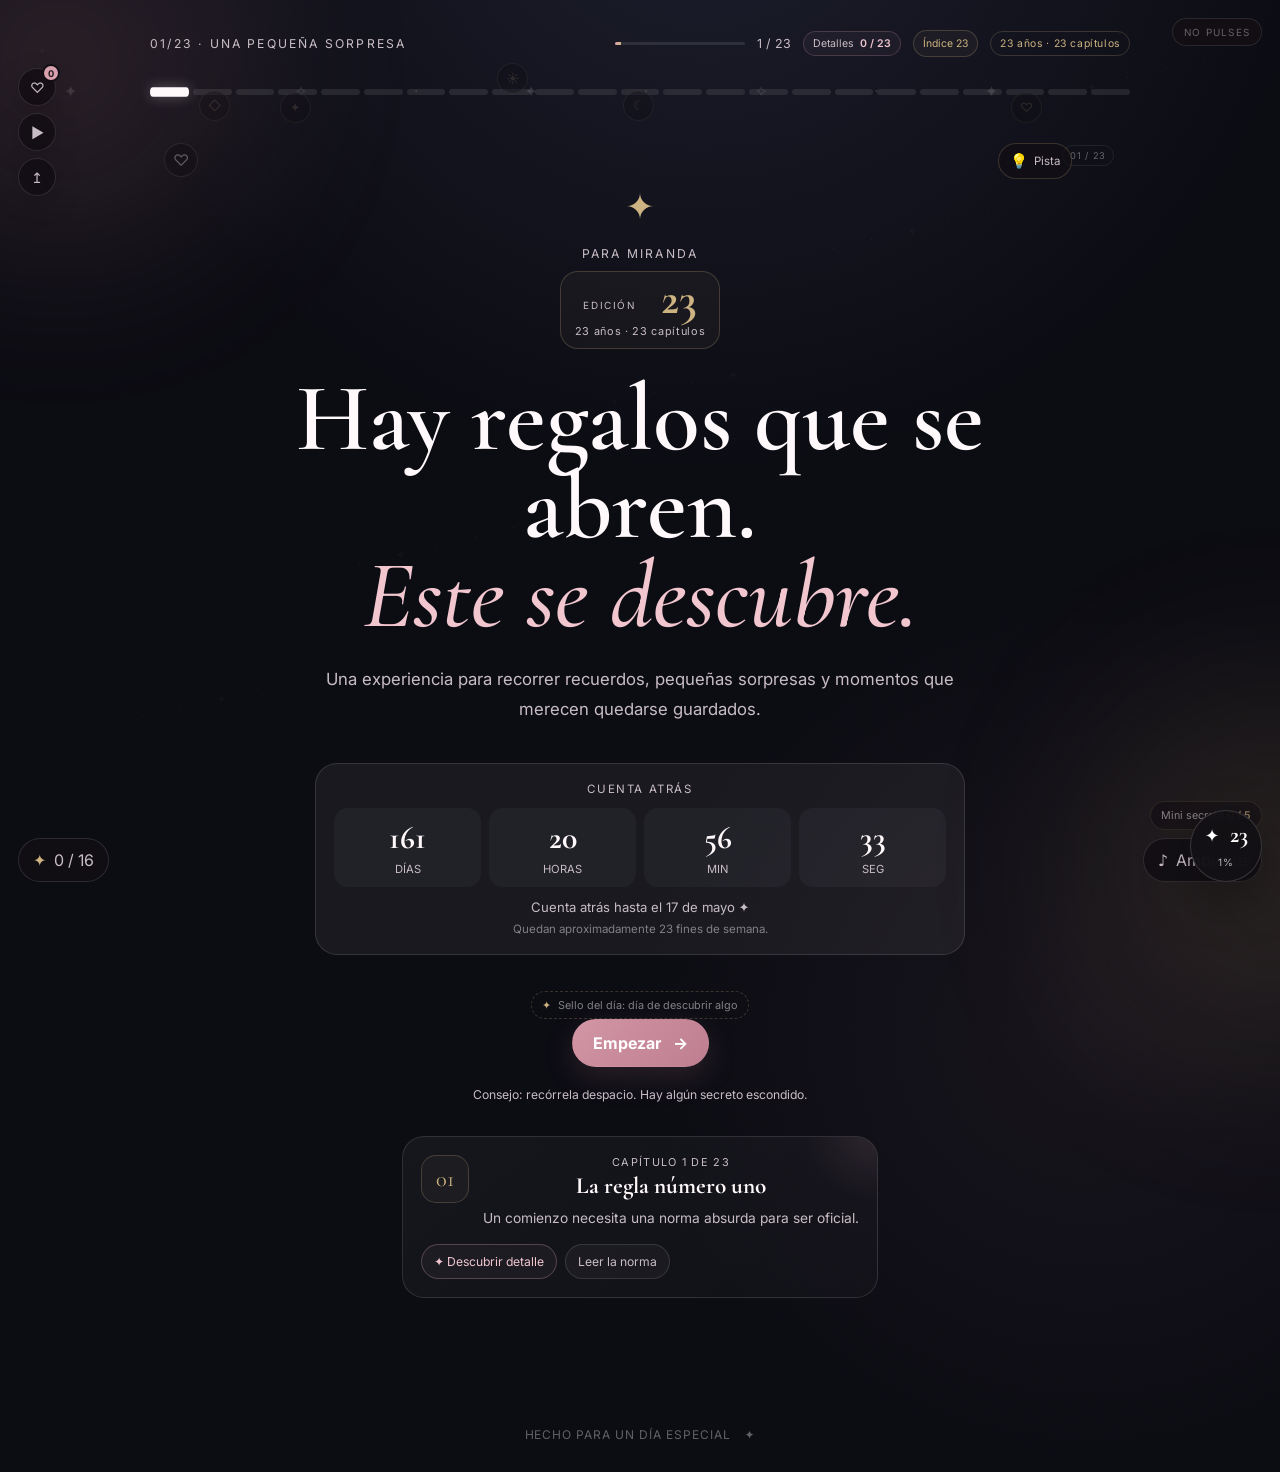
==== commit 2ea6e42b: "feat: conecta Centro 23 con la experiencia principal" ====
--- a/index.html
+++ b/index.html
@@ -18,6 +18,7 @@
   <link rel="stylesheet" href="css/microdetails.css">
   <link rel="stylesheet" href="css/features.css">
   <link rel="stylesheet" href="css/hints.css">
+  <link rel="stylesheet" href="css/expansion.css?v=1">
   <link rel="manifest" href="manifest.json">
   <link rel="icon" href="assets/favicon.svg" type="image/svg+xml">
 </head>
@@ -516,5 +517,6 @@
   <script src="js/microdetails.js?v=1"></script>
   <script src="js/features.js?v=1"></script>
   <script src="js/hints.js?v=1"></script>
+  <script src="js/expansion.js?v=1"></script>
 </body>
 </html>
--- a/css/hints.css
+++ b/css/hints.css
@@ -0,0 +1,15 @@
+/* Sistema de pistas */
+.hint-button{position:absolute;right:58px;top:14px;z-index:10;border:1px solid rgba(205,179,130,.22);background:rgba(18,14,20,.62);backdrop-filter:blur(9px);color:var(--muted);border-radius:999px;padding:8px 11px;cursor:pointer;font-size:.72rem;display:inline-flex;align-items:center;gap:6px;transition:.2s}
+.hint-button:hover,.hint-button.open{color:var(--gold);border-color:rgba(205,179,130,.42);background:rgba(205,179,130,.07)}
+.hint-button .bulb{font-size:.9rem}
+.hint-panel{margin:14px 0 4px;border:1px solid rgba(205,179,130,.23);background:linear-gradient(145deg,rgba(205,179,130,.055),rgba(255,255,255,.018));border-radius:20px;padding:16px;animation:sceneIn .25s ease}
+.hint-panel-head{display:flex;justify-content:space-between;align-items:flex-start;gap:14px}
+.hint-panel-head small{display:block;color:var(--gold);font-size:.64rem;letter-spacing:.13em;text-transform:uppercase}.hint-panel-head strong{display:block;font-family:var(--serif);font-size:1.3rem;margin-top:3px}.hint-panel-head button{border:0;background:none;color:var(--muted);cursor:pointer;font-size:1.4rem}
+.hint-tabs{display:flex;gap:6px;flex-wrap:wrap;margin:13px 0}.hint-tabs button{border:1px solid var(--border);background:rgba(255,255,255,.025);color:var(--muted);border-radius:999px;padding:7px 10px;cursor:pointer;font-size:.69rem}.hint-tabs button.active{color:var(--text);border-color:rgba(217,160,173,.32);background:rgba(217,160,173,.07)}
+.hint-content{border:1px solid rgba(255,255,255,.07);background:rgba(0,0,0,.09);border-radius:15px;padding:13px 14px;color:var(--muted);font-size:.82rem;line-height:1.65;min-height:66px}
+.hint-content strong{color:var(--accent2);font-weight:600}.hint-content .hint-level{display:inline-flex;margin-bottom:7px;padding:3px 7px;border-radius:999px;background:rgba(205,179,130,.08);color:var(--gold);font-size:.61rem;letter-spacing:.08em;text-transform:uppercase}
+.hint-actions{display:flex;justify-content:space-between;align-items:center;gap:10px;margin-top:10px;flex-wrap:wrap}.hint-actions small{color:rgba(255,255,255,.34);font-size:.64rem}.hint-more{border:1px solid var(--border);background:rgba(255,255,255,.025);border-radius:999px;padding:7px 10px;color:var(--muted);cursor:pointer;font-size:.69rem}.hint-more:hover{color:var(--gold);border-color:rgba(205,179,130,.3)}
+.hint-radar{display:inline-flex;align-items:center;gap:6px;border:1px dashed rgba(205,179,130,.2);border-radius:999px;padding:5px 8px;color:rgba(255,255,255,.42);font-size:.62rem;margin-top:8px}.hint-radar span{color:var(--gold)}
+.hint-toast{position:fixed;right:18px;bottom:116px;z-index:145;max-width:330px;border:1px solid rgba(205,179,130,.28);background:rgba(18,14,20,.96);border-radius:17px;padding:11px 13px;color:var(--muted);font-size:.75rem;line-height:1.5;box-shadow:var(--shadow);opacity:0;transform:translateY(8px);pointer-events:none;transition:.22s}.hint-toast.show{opacity:1;transform:none}.hint-toast strong{color:var(--gold)}
+@media(max-width:760px){.hint-button{right:47px;top:9px;padding:7px 9px}.hint-button .hint-label{display:none}.hint-panel{padding:14px}.hint-actions{align-items:flex-start}}
+@media(prefers-reduced-motion:reduce){.hint-panel,.hint-toast,.hint-button{animation:none!important;transition:none!important}}
--- a/css/expansion.css
+++ b/css/expansion.css
@@ -0,0 +1,75 @@
+.miranda-hub-toggle{
+  position:fixed;right:18px;bottom:18px;z-index:96;width:72px;height:72px;border-radius:50%;
+  border:1px solid rgba(255,255,255,.16);background:rgba(18,15,20,.88);backdrop-filter:blur(16px);
+  color:#fff;display:grid;place-items:center;grid-template-columns:auto auto;gap:3px;box-shadow:0 18px 50px rgba(0,0,0,.35);
+  cursor:pointer;transition:.25s ease;padding:10px
+}
+.miranda-hub-toggle:hover{transform:translateY(-3px) scale(1.03);border-color:rgba(255,216,225,.45)}
+.miranda-hub-toggle span{font-size:18px}.miranda-hub-toggle strong{font:700 23px/1 "Cormorant Garamond",serif}
+.miranda-hub-toggle small{grid-column:1/-1;font-size:10px;opacity:.7;letter-spacing:.08em}
+.miranda-hub{position:fixed;inset:0;z-index:120;background:rgba(8,7,9,.72);backdrop-filter:blur(18px);padding:24px;overflow:auto}
+.miranda-hub.hidden,.page24-overlay.hidden{display:none!important}.hub-open{overflow:hidden}
+.miranda-hub-shell{width:min(1050px,100%);margin:3vh auto;background:linear-gradient(145deg,rgba(31,24,31,.98),rgba(17,14,18,.99));
+  border:1px solid rgba(255,255,255,.12);border-radius:30px;padding:26px;box-shadow:0 34px 110px rgba(0,0,0,.55)}
+.hub-head{display:flex;align-items:flex-start;justify-content:space-between;gap:20px}.hub-head h2{margin:.15rem 0 0;font-size:clamp(1.8rem,4vw,3rem)}
+.hub-close,.page24-close{width:44px;height:44px;border-radius:50%;border:1px solid rgba(255,255,255,.13);background:rgba(255,255,255,.05);color:#fff;font-size:26px;cursor:pointer}
+.hub-tabs{display:flex;gap:8px;overflow:auto;padding:18px 0 14px;border-bottom:1px solid rgba(255,255,255,.08)}
+.hub-tabs button{white-space:nowrap;border:1px solid rgba(255,255,255,.1);border-radius:999px;padding:10px 15px;background:rgba(255,255,255,.035);color:rgba(255,255,255,.72);cursor:pointer}
+.hub-tabs button.active{background:#f0d4dc;color:#171116;border-color:#f0d4dc}
+.hub-panel{display:none;padding-top:20px}.hub-panel.active{display:block;animation:hubFade .28s ease}
+@keyframes hubFade{from{opacity:0;transform:translateY(8px)}to{opacity:1;transform:none}}
+.hub-progress-card,.slot-card,.random-stage,.calendar-card,.capsule-maker{
+  background:rgba(255,255,255,.035);border:1px solid rgba(255,255,255,.09);border-radius:22px;padding:20px
+}
+.hub-progress-top{display:flex;align-items:end;justify-content:space-between;gap:16px}.hub-progress-top small{display:block;opacity:.58;text-transform:uppercase;letter-spacing:.1em}
+.hub-progress-top strong{font:700 clamp(2.4rem,6vw,4rem)/1 "Cormorant Garamond",serif}.hub-progress-top>span{max-width:390px;text-align:right;color:rgba(255,255,255,.68)}
+.hub-progress-track{height:8px;border-radius:99px;background:rgba(255,255,255,.08);overflow:hidden;margin:18px 0}
+.hub-progress-track span{display:block;height:100%;width:0;background:linear-gradient(90deg,#d9b6c3,#f7e5ea);border-radius:inherit;transition:width .45s ease}
+.hub-stat-grid{display:grid;grid-template-columns:repeat(4,1fr);gap:10px}.hub-stat-grid div{background:rgba(0,0,0,.18);border-radius:14px;padding:12px}
+.hub-stat-grid strong{display:block;font-size:1.15rem}.hub-stat-grid small{opacity:.55}
+.hub-map-head{display:flex;justify-content:space-between;align-items:end;gap:14px;margin:24px 0 12px}.hub-map-head h3{margin:.1rem 0}.hub-map-head>small{opacity:.5}
+.chapter-map{display:grid;grid-template-columns:repeat(3,1fr);gap:9px}
+.chapter-map-item{display:grid;grid-template-columns:42px 1fr 30px;gap:10px;align-items:center;text-align:left;border:1px solid rgba(255,255,255,.08);border-radius:16px;padding:11px;background:rgba(255,255,255,.025);color:#fff;cursor:pointer;transition:.2s}
+.chapter-map-item:hover{transform:translateY(-2px);background:rgba(255,255,255,.055)}.chapter-map-item>span{font:700 1.05rem "Cormorant Garamond",serif;opacity:.6}
+.chapter-map-item strong{display:block;font-size:.9rem}.chapter-map-item small{display:block;opacity:.46;margin-top:2px}.chapter-map-item em{font-style:normal;text-align:center;font-size:1.1rem}
+.chapter-map-item.found{border-color:rgba(215,183,194,.36);background:rgba(215,183,194,.08)}.chapter-map-item.found em{color:#f2d7df}
+.chapter-map-item.visited em{opacity:.55}.chapter-map-item.pending{opacity:.66}
+.page24-card{margin-top:18px;border-radius:20px;padding:18px;display:grid;grid-template-columns:70px 1fr auto;align-items:center;gap:16px;border:1px dashed rgba(255,255,255,.15);background:rgba(0,0,0,.16)}
+.page24-card.unlocked{border-style:solid;border-color:rgba(240,212,220,.55);background:linear-gradient(110deg,rgba(240,212,220,.12),rgba(255,255,255,.03));box-shadow:0 0 50px rgba(218,177,191,.08)}
+.page24-number{font:700 3.5rem/1 "Cormorant Garamond",serif;opacity:.22}.page24-card.unlocked .page24-number{opacity:.9}.page24-card small{opacity:.54}.page24-card strong{display:block;font-size:1.1rem;margin:.15rem 0}.page24-card p{margin:0;opacity:.62}
+.page24-card button{border:0;border-radius:999px;padding:11px 15px;background:#f0d4dc;color:#171116;font-weight:700;cursor:pointer}.page24-card button:disabled{opacity:.32;cursor:not-allowed}
+.random-stage{text-align:center;min-height:360px;display:grid;place-items:center;align-content:center;gap:12px;position:relative;overflow:hidden}.random-stage h3{font-size:clamp(2rem,5vw,3.7rem);margin:0}
+.random-stage #randomResult{max-width:670px;font-size:1.15rem;min-height:72px}.random-stage #randomResult small{display:block;text-transform:uppercase;letter-spacing:.14em;font-size:.68rem;opacity:.5;margin-bottom:7px}
+.random-orbit{font-size:3rem;animation:orbitPulse 3s ease-in-out infinite}@keyframes orbitPulse{50%{transform:rotate(180deg) scale(1.12);opacity:.55}}
+.random-actions,.slot-actions{display:flex;justify-content:center;gap:10px;flex-wrap:wrap}.random-stage>small{opacity:.48}
+.slot-card{padding:26px}.slot-card h3,.calendar-card h3,.capsule-maker h3{font-size:clamp(1.8rem,4vw,2.8rem);margin:.1rem 0 .5rem}
+.slot-grid{display:grid;grid-template-columns:repeat(3,1fr);gap:12px;margin:22px 0}.slot-grid>div{min-height:125px;border-radius:18px;padding:18px;background:rgba(0,0,0,.22);border:1px solid rgba(255,255,255,.08);display:flex;flex-direction:column;justify-content:center;text-align:center}
+.slot-grid small{opacity:.45;text-transform:uppercase;letter-spacing:.1em}.slot-grid strong{font:700 1.25rem "Cormorant Garamond",serif;margin-top:8px}
+.slot-pop{animation:slotPop .42s ease}@keyframes slotPop{0%{transform:translateY(-15px);opacity:0}70%{transform:translateY(3px)}100%{transform:none;opacity:1}}
+.slot-result{margin:12px auto 18px;text-align:center;max-width:760px;min-height:48px;color:rgba(255,255,255,.8)}
+.calendar-title{display:flex;justify-content:space-between;align-items:center;gap:14px}.calendar-title>strong{font:700 1.25rem "Cormorant Garamond",serif;border:1px solid rgba(255,255,255,.14);border-radius:13px;padding:10px 13px}
+.birthday-calendar-event,.calendar-event{display:flex;align-items:center;gap:12px;border-radius:15px;padding:13px;margin-top:10px;background:rgba(255,255,255,.035);border:1px solid rgba(255,255,255,.07)}
+.birthday-calendar-event>span{font-size:1.5rem}.birthday-calendar-event strong,.calendar-event strong{display:block}.birthday-calendar-event small,.calendar-event small{opacity:.5}
+.calendar-event>span{min-width:95px;font-size:.78rem;text-transform:uppercase;letter-spacing:.06em;opacity:.62}.calendar-list{margin:14px 0 18px}.calendar-empty{padding:20px;border:1px dashed rgba(255,255,255,.12);border-radius:15px;text-align:center;opacity:.55}
+.capsule-maker{display:grid;gap:12px}.capsule-maker label{display:grid;gap:7px;color:rgba(255,255,255,.72)}
+.capsule-maker textarea,.capsule-maker input{width:100%;border:1px solid rgba(255,255,255,.12);border-radius:14px;background:rgba(0,0,0,.22);color:#fff;padding:12px;font:inherit;resize:vertical}
+.capsule-local-note{opacity:.43;margin:0}.custom-capsule-list{display:grid;gap:10px;margin-top:14px}.capsule-empty{padding:22px;border:1px dashed rgba(255,255,255,.12);border-radius:16px;text-align:center;opacity:.55}
+.custom-capsule{display:grid;grid-template-columns:36px 1fr 36px;align-items:center;gap:10px;padding:14px;border-radius:16px;border:1px solid rgba(255,255,255,.08);background:rgba(255,255,255,.03)}
+.custom-capsule.locked{opacity:.6}.custom-capsule span{font-size:1.3rem}.custom-capsule small{display:block;opacity:.5;margin-bottom:3px}.custom-capsule strong{font-size:.92rem}.custom-capsule button{border:0;background:transparent;color:#fff;font-size:1.25rem;opacity:.5;cursor:pointer}
+.page24-overlay{position:fixed;inset:0;z-index:160;background:radial-gradient(circle at 50% 15%,#342531 0,#151116 45%,#090809 100%);overflow:auto;color:#fff;display:grid;place-items:center;padding:30px}
+.page24-inner{width:min(820px,100%);text-align:center;position:relative;z-index:2}.page24-kicker{display:inline-block;letter-spacing:.2em;font-size:.72rem;opacity:.52;margin-bottom:20px}
+.page24-inner h2{font:700 clamp(3rem,8vw,6.5rem)/.95 "Cormorant Garamond",serif;margin:0 auto 22px;max-width:800px}.page24-lead{max-width:650px;margin:0 auto;font-size:1.1rem;line-height:1.7;color:rgba(255,255,255,.72)}
+.page24-proof{display:flex;justify-content:center;gap:9px;flex-wrap:wrap;margin:24px 0}.page24-proof span{border:1px solid rgba(255,255,255,.12);border-radius:999px;padding:8px 12px;font-size:.77rem;opacity:.75}
+.page24-message{max-width:680px;margin:25px auto;padding:22px;border:1px solid rgba(240,212,220,.22);background:rgba(240,212,220,.06);border-radius:20px}.page24-message small{text-transform:uppercase;letter-spacing:.12em;opacity:.5}.page24-message p{line-height:1.7;margin-bottom:0}
+.page24-close{position:fixed;right:22px;top:22px;z-index:5}.page24-again{border:0;border-radius:999px;padding:12px 18px;background:#f0d4dc;color:#171116;font-weight:700;cursor:pointer}
+.page24-stars{position:fixed;inset:10% 0 auto;text-align:center;font-size:clamp(2rem,8vw,7rem);letter-spacing:.35em;opacity:.035;pointer-events:none}
+.page24-confetti{position:fixed;top:-40px;z-index:200;font-size:20px;animation:page24Fall 3s ease-in forwards;pointer-events:none}
+@keyframes page24Fall{to{transform:translate(var(--drift),110vh) rotate(720deg);opacity:0}}
+.hub-toast{position:fixed;left:50%;bottom:30px;z-index:210;transform:translate(-50%,20px);opacity:0;pointer-events:none;background:#f0d4dc;color:#171116;padding:11px 16px;border-radius:999px;font-weight:700;transition:.22s}
+.hub-toast.show{opacity:1;transform:translate(-50%,0)}
+@media(max-width:760px){
+  .miranda-hub{padding:10px}.miranda-hub-shell{padding:18px;border-radius:22px;margin:1vh auto}.chapter-map{grid-template-columns:1fr}.hub-stat-grid{grid-template-columns:repeat(2,1fr)}
+  .hub-progress-top,.hub-map-head{align-items:flex-start;flex-direction:column}.hub-progress-top>span{text-align:left}.slot-grid{grid-template-columns:1fr}.page24-card{grid-template-columns:52px 1fr}.page24-card button{grid-column:1/-1}
+  .miranda-hub-toggle{width:62px;height:62px;right:12px;bottom:12px}.calendar-title{align-items:flex-start}.calendar-event{align-items:flex-start;flex-direction:column}.page24-overlay{padding:22px}
+}
+@media(prefers-reduced-motion:reduce){.page24-confetti,.random-orbit,.slot-pop{animation:none!important}}
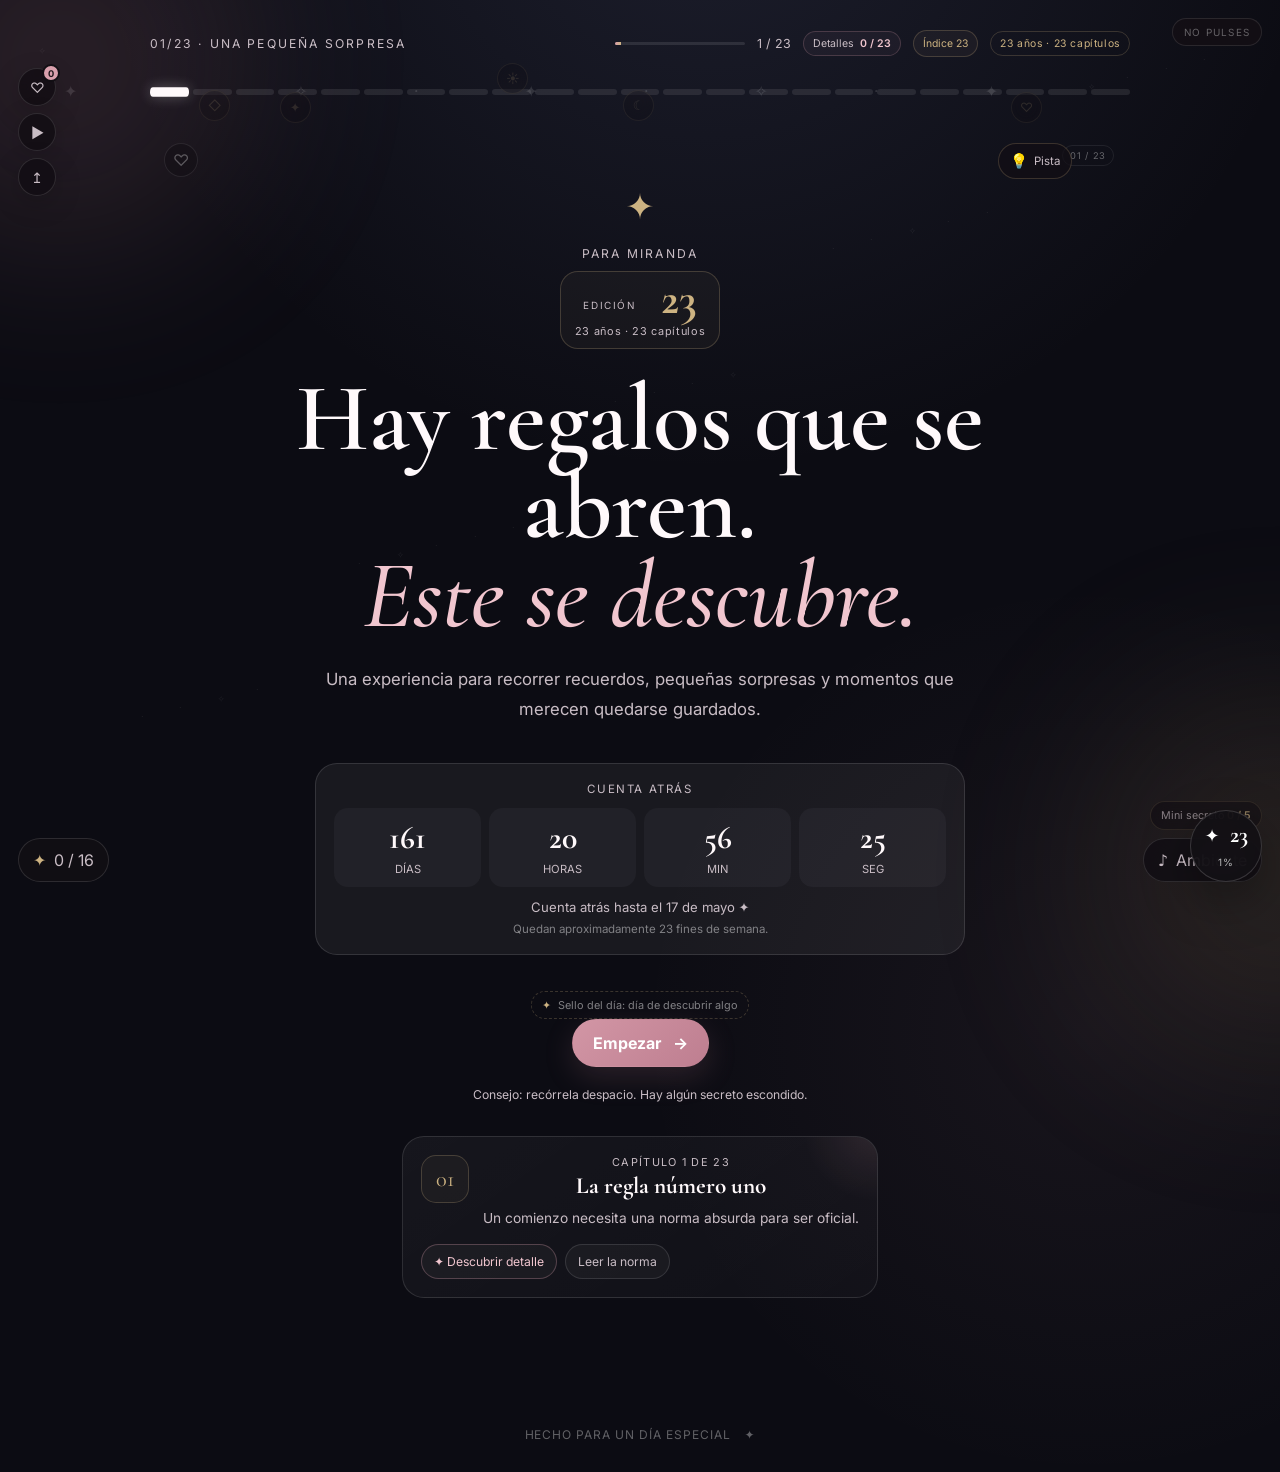
==== commit a8be4d0f: "feat: conecta Juego+ con Centro 23" ====
--- a/index.html
+++ b/index.html
@@ -19,6 +19,7 @@
   <link rel="stylesheet" href="css/features.css">
   <link rel="stylesheet" href="css/hints.css">
   <link rel="stylesheet" href="css/expansion.css?v=1">
+  <link rel="stylesheet" href="css/gameplus.css?v=1">
   <link rel="manifest" href="manifest.json">
   <link rel="icon" href="assets/favicon.svg" type="image/svg+xml">
 </head>
@@ -518,5 +519,6 @@
   <script src="js/features.js?v=1"></script>
   <script src="js/hints.js?v=1"></script>
   <script src="js/expansion.js?v=1"></script>
+  <script src="js/gameplus.js?v=1"></script>
 </body>
 </html>
--- a/css/gameplus.css
+++ b/css/gameplus.css
@@ -0,0 +1 @@
+.gameplus-panel{--gpb:rgba(255,255,255,.09)}.game-profile{display:grid;grid-template-columns:auto 1fr auto;gap:18px;align-items:center;padding:20px;border:1px solid var(--gpb);border-radius:22px;background:linear-gradient(120deg,rgba(240,212,220,.09),rgba(255,255,255,.025))}.game-avatar{width:76px;height:76px;border-radius:22px;border:1px solid rgba(240,212,220,.25);display:grid;place-items:center;background:rgba(0,0,0,.18);grid-template-rows:1fr auto auto;padding:8px}.game-avatar small{font-size:.55rem;letter-spacing:.14em;opacity:.45}.game-avatar strong{font:700 1.7rem/1 "Cormorant Garamond",serif}.game-profile-main h3{margin:.1rem 0 .6rem;font-size:clamp(1.6rem,4vw,2.5rem)}.gp-xp,.daily-progress,.ng-progress{height:8px;border-radius:99px;background:rgba(255,255,255,.08);overflow:hidden}.gp-xp span,.daily-progress span,.ng-progress span{display:block;height:100%;background:linear-gradient(90deg,#d6b4c0,#f4e3e8);transition:width .35s}.gp-xp-meta{display:flex;justify-content:space-between;margin-top:7px;opacity:.55}.gp-wallet{text-align:center;min-width:92px;padding:12px;border-radius:17px;background:rgba(0,0,0,.18)}.gp-wallet span,.gp-wallet strong,.gp-wallet small{display:block}.gp-wallet strong{font-size:1.6rem}.gp-wallet small{font-size:.66rem;opacity:.5}.gp-grid{display:grid;grid-template-columns:repeat(2,1fr);gap:12px;margin-top:14px}.gp-card{border:1px solid var(--gpb);border-radius:20px;padding:18px;background:rgba(255,255,255,.028)}.gp-card>small{font-size:.63rem;letter-spacing:.14em;opacity:.45}.gp-card h4{font:700 1.45rem "Cormorant Garamond",serif;margin:.3rem 0 .55rem}.gp-card p{color:rgba(255,255,255,.66);line-height:1.5}.daily-meta{display:flex;justify-content:space-between;margin-top:9px;font-size:.72rem}.gp-chaos{text-align:center}.chaos-die{width:72px;height:72px;border:1px solid rgba(255,255,255,.14);border-radius:19px;margin:13px auto;display:grid;place-items:center;font:700 2.3rem "Cormorant Garamond",serif;background:rgba(0,0,0,.16)}.chaos-die.roll{animation:dieRoll .55s ease}@keyframes dieRoll{50%{transform:rotate(180deg) scale(1.12)}100%{transform:rotate(360deg)}}.gp-card em{display:block;font-size:.65rem;opacity:.32;margin-top:8px}.gp-section-head{display:flex;justify-content:space-between;align-items:end;gap:14px;margin:26px 0 10px}.gp-section-head h3{margin:.1rem 0;font-size:1.65rem}.gp-section-head>small{opacity:.45}.collectible-grid{display:grid;grid-template-columns:repeat(4,1fr);gap:9px}.collectible{min-height:126px;border:1px solid var(--gpb);border-radius:17px;padding:14px;display:flex;flex-direction:column;background:rgba(255,255,255,.025)}.collectible span{font-size:1.55rem}.collectible strong,.collectible small{display:block}.collectible small{opacity:.48}.collectible em{margin-top:auto;padding-top:9px;font-style:normal;font-size:.58rem;letter-spacing:.1em;opacity:.42}.collectible.locked{filter:grayscale(1);opacity:.43}.collectible.unlocked{border-color:rgba(231,201,211,.26);background:rgba(231,201,211,.06)}.shop-grid{display:grid;grid-template-columns:repeat(3,1fr);gap:10px}.shop-item{border:1px solid var(--gpb);border-radius:17px;padding:14px;background:rgba(255,255,255,.025);display:flex;flex-direction:column;gap:8px}.shop-item small{opacity:.48}.shop-item button{margin-top:auto}.master-code-card{border:1px solid var(--gpb);border-radius:20px;padding:18px;background:rgba(0,0,0,.15)}.master-fragments{display:grid;grid-template-columns:repeat(12,1fr);gap:6px}.master-fragments span{aspect-ratio:1;border:1px solid rgba(255,255,255,.08);border-radius:8px;display:grid;place-items:center;opacity:.35}.master-fragments span.found{opacity:1;background:rgba(235,207,217,.08)}#masterCodeReveal{text-align:center;margin-top:14px;opacity:.6}.gp-final-grid{display:grid;grid-template-columns:repeat(3,1fr);gap:10px;margin-top:22px}.gp-final-grid .gp-card{display:flex;flex-direction:column}.gp-final-grid button{margin-top:auto}.gp-toast{position:fixed;right:24px;top:24px;z-index:240;width:min(340px,calc(100vw - 40px));padding:14px 16px;border-radius:16px;background:#f0d4dc;color:#171116;box-shadow:0 18px 60px rgba(0,0,0,.4);transform:translateY(-18px);opacity:0;pointer-events:none;transition:.22s}.gp-toast.show{transform:none;opacity:1}.gp-toast strong,.gp-toast span{display:block}.gp-toast span{font-size:.82rem;opacity:.72}.gp-overlay,.boss-overlay{position:fixed;inset:0;z-index:220;background:rgba(7,6,8,.82);backdrop-filter:blur(16px);padding:20px;display:grid;place-items:center;overflow:auto}.gp-overlay.hidden,.boss-overlay.hidden{display:none}.gp-overlay-card,.boss-card{width:min(780px,100%);border:1px solid rgba(255,255,255,.12);border-radius:26px;background:linear-gradient(145deg,#211a20,#0f0c10);padding:26px;position:relative}.gp-overlay-close,.boss-close{position:absolute;right:16px;top:16px;width:40px;height:40px;border:1px solid rgba(255,255,255,.1);border-radius:50%;background:rgba(255,255,255,.04);color:#fff;font-size:1.3rem}.report-rank{display:flex;justify-content:space-between;padding:15px;border-radius:16px;background:rgba(240,212,220,.07);margin-bottom:12px}.report-grid{display:grid;grid-template-columns:repeat(4,1fr);gap:8px}.report-grid div{background:rgba(255,255,255,.035);border-radius:14px;padding:13px}.report-grid strong,.report-grid small{display:block}.report-grid small{opacity:.45}.certificate{text-align:center;border:1px double rgba(240,212,220,.35);padding:36px 20px;border-radius:18px}.certificate h2{font-size:clamp(3.5rem,10vw,6rem);margin:.5rem 0}.certificate-seal{width:70px;height:70px;border:1px solid rgba(240,212,220,.4);border-radius:50%;display:grid;place-items:center;margin:24px auto 0}.boss-card{text-align:center}.boss-options{display:flex;justify-content:center;gap:10px;flex-wrap:wrap}.boss-options button,.boss-input button{border:1px solid rgba(255,255,255,.12);border-radius:13px;background:rgba(255,255,255,.05);color:#fff;padding:12px 18px}.boss-input{display:flex;gap:8px;justify-content:center}.boss-input input{flex:1;border:1px solid rgba(255,255,255,.12);background:rgba(0,0,0,.22);color:#fff;border-radius:13px;padding:12px}.scene{position:relative}.ng-fragment{display:none;position:absolute;z-index:15;border:1px solid rgba(255,255,255,.12);background:rgba(10,8,11,.85);color:#fff;border-radius:999px;padding:8px 11px;gap:6px}.ng-fragment.available{display:flex;animation:ngPulse 2.2s ease-in-out infinite}.ng-fragment.found{display:none}.scene[data-scene-id="timeline"] .ng-fragment{right:4%;top:28%}.scene[data-scene-id="gallery"] .ng-fragment{left:5%;bottom:22%}.scene[data-scene-id="secrets"] .ng-fragment{right:8%;bottom:18%}.scene[data-scene-id="cinema"] .ng-fragment{left:7%;top:24%}.scene[data-scene-id="finale"] .ng-fragment{right:9%;top:19%}@keyframes ngPulse{50%{transform:translateY(-4px)}}.secret-rabbit{position:fixed;z-index:250;width:48px;height:48px;border-radius:50%;border:1px solid rgba(255,255,255,.25);background:#f0d4dc;color:#171116;font-size:1.5rem;animation:rabbitHop .75s ease-in-out infinite alternate}@keyframes rabbitHop{to{transform:translateY(-12px)}}.gp-glitch{position:fixed;inset:0;z-index:300;background:rgba(9,6,10,.94);display:grid;place-items:center;align-content:center;text-align:center;pointer-events:none;animation:glitchFlash 1.1s steps(2) forwards}.gp-glitch strong{font:700 clamp(3rem,11vw,8rem) "Cormorant Garamond",serif}.gp-glitch span{opacity:.55}@keyframes glitchFlash{0%,100%{opacity:0}10%,85%{opacity:1}}.gp-star-layer{position:fixed;inset:0;z-index:2;pointer-events:none}.gp-star-layer i{position:absolute;font-style:normal;font-size:10px;opacity:.25;animation:gpStar 3s ease-in-out infinite}@keyframes gpStar{50%{opacity:.7;transform:scale(1.5)}}body.gp-glow .miranda-hub-shell{box-shadow:0 0 90px rgba(211,163,184,.18),0 34px 110px rgba(0,0,0,.55)}body.gp-archive .miranda-hub-shell{border-style:dashed}body.ngplus-active .miranda-hub-toggle:after{content:"101";position:absolute;right:-4px;top:-4px;background:#f0d4dc;color:#171116;font-size:.55rem;font-weight:800;border-radius:999px;padding:3px 5px}@media(max-width:800px){.game-profile{grid-template-columns:auto 1fr}.gp-wallet{grid-column:1/-1}.gp-grid,.gp-final-grid{grid-template-columns:1fr}.collectible-grid{grid-template-columns:repeat(2,1fr)}.shop-grid{grid-template-columns:1fr}.master-fragments{grid-template-columns:repeat(8,1fr)}.report-grid{grid-template-columns:repeat(2,1fr)}}@media(max-width:480px){.collectible-grid{grid-template-columns:1fr}.master-fragments{grid-template-columns:repeat(6,1fr)}.report-grid{grid-template-columns:1fr}.boss-input{flex-direction:column}}@media(prefers-reduced-motion:reduce){.chaos-die.roll,.ng-fragment.available,.secret-rabbit,.gp-glitch,.gp-star-layer i{animation:none!important}}
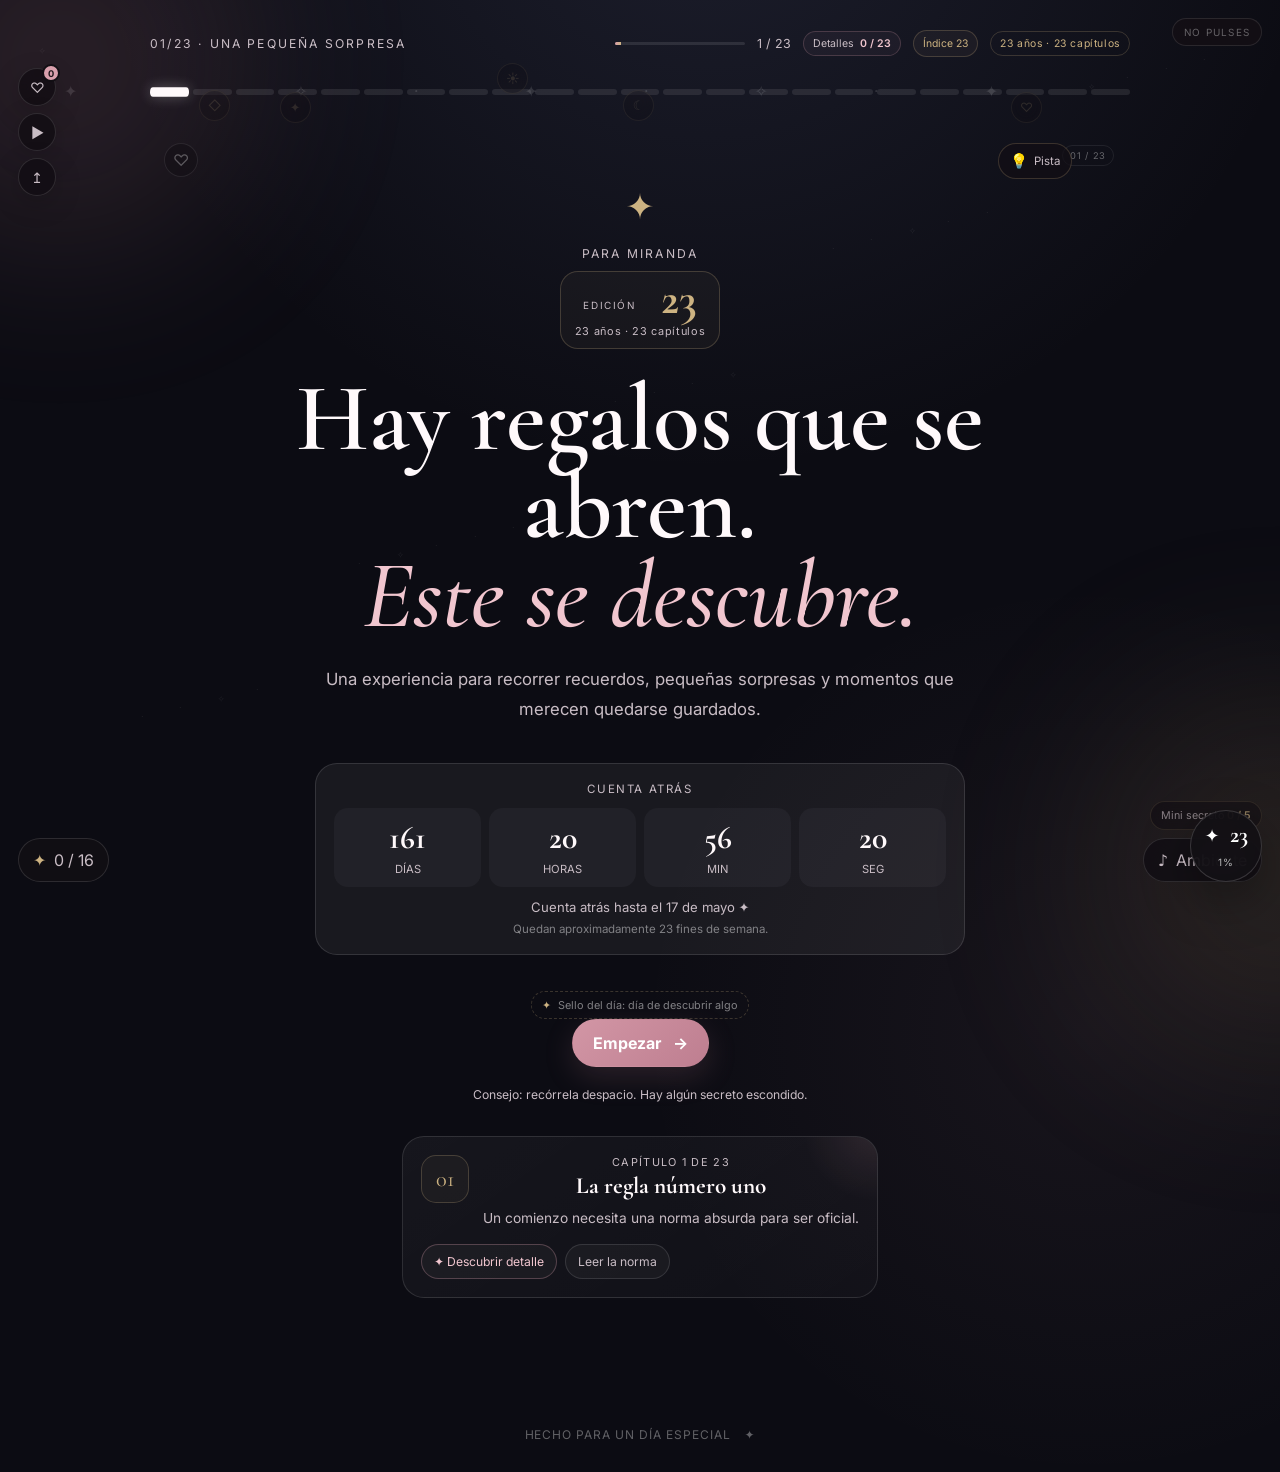
==== commit 16005f15: "feat: publica deseos y galeria personalizada" ====
--- a/index.html
+++ b/index.html
@@ -20,6 +20,7 @@
   <link rel="stylesheet" href="css/hints.css">
   <link rel="stylesheet" href="css/expansion.css?v=1">
   <link rel="stylesheet" href="css/gameplus.css?v=1">
+  <link rel="stylesheet" href="css/personalize.css?v=1">
   <link rel="manifest" href="manifest.json">
   <link rel="icon" href="assets/favicon.svg" type="image/svg+xml">
 </head>
@@ -520,5 +521,11 @@
   <script src="js/hints.js?v=1"></script>
   <script src="js/expansion.js?v=1"></script>
   <script src="js/gameplus.js?v=1"></script>
+  <script src="js/photo-sprite-1.js?v=1"></script>
+  <script src="js/photo-sprite-2.js?v=1"></script>
+  <script src="js/photo-sprite-3.js?v=1"></script>
+  <script src="js/photo-sprite-4.js?v=1"></script>
+  <script src="js/photo-sprite-5.js?v=1"></script>
+  <script src="js/personalize.js?v=1"></script>
 </body>
 </html>
--- a/css/personalize.css
+++ b/css/personalize.css
@@ -0,0 +1,81 @@
+/* Personalización de Miranda: deseos + carrete real */
+.constellation-star.memory-selected{filter:drop-shadow(0 0 14px rgba(247,229,234,.8));transform:scale(1.18)}
+.constellation-star.wish-pulse,.constellation-star.wish-saved{animation:wishStarPulse .7s ease}
+@keyframes wishStarPulse{50%{transform:scale(1.45);filter:drop-shadow(0 0 24px rgba(247,229,234,.95))}}
+
+.wish-card{
+  margin:20px 0 10px;padding:22px;border-radius:22px;
+  border:1px solid rgba(255,255,255,.09);
+  background:
+    radial-gradient(circle at 85% 0%,rgba(236,204,216,.10),transparent 30%),
+    rgba(255,255,255,.025);
+  box-shadow:0 18px 50px rgba(0,0,0,.12)
+}
+.wish-heading{display:flex;align-items:end;justify-content:space-between;gap:16px}
+.wish-heading h3{margin:.12rem 0 0;font-size:clamp(1.7rem,4vw,2.45rem)}
+.wish-counter{font-size:.72rem;letter-spacing:.08em;text-transform:uppercase;opacity:.55}
+.wish-intro{max-width:760px;color:rgba(255,255,255,.65);line-height:1.6}
+.wish-stars{display:flex;gap:10px;flex-wrap:wrap;margin:18px 0}
+.wish-stars button{
+  width:48px;height:48px;border-radius:50%;border:1px solid rgba(255,255,255,.12);
+  background:rgba(255,255,255,.035);color:#fff;font-size:1.25rem;cursor:pointer;transition:.22s
+}
+.wish-stars button:hover,.wish-stars button.active{transform:translateY(-3px) scale(1.05);background:rgba(237,207,218,.13);border-color:rgba(237,207,218,.45);box-shadow:0 0 24px rgba(237,207,218,.10)}
+.wish-input-wrap{display:grid;gap:8px}.wish-input-wrap>span{font-size:.86rem;opacity:.7}
+#wishInput{
+  width:100%;resize:vertical;border:1px solid rgba(255,255,255,.11);border-radius:16px;
+  background:rgba(0,0,0,.18);color:#fff;padding:14px;font:inherit;line-height:1.5;outline:none
+}
+#wishInput:focus{border-color:rgba(237,207,218,.5);box-shadow:0 0 0 3px rgba(237,207,218,.06)}
+#wishInput.wish-shake{animation:wishShake .35s ease}@keyframes wishShake{25%{transform:translateX(-5px)}75%{transform:translateX(5px)}}
+.wish-actions{display:flex;gap:10px;flex-wrap:wrap;margin-top:12px}
+.wish-list{display:grid;gap:8px;margin-top:16px}
+.wish-empty{border:1px dashed rgba(255,255,255,.1);border-radius:14px;padding:16px;text-align:center;opacity:.45}
+.saved-wish{
+  display:grid;grid-template-columns:34px 1fr 34px;gap:10px;align-items:center;
+  border:1px solid rgba(255,255,255,.07);border-radius:15px;padding:12px;background:rgba(0,0,0,.12)
+}
+.saved-wish>span{font-size:1.15rem}.saved-wish small{display:block;opacity:.45;margin-bottom:2px}
+.saved-wish strong{display:block;font-size:.9rem;line-height:1.4;font-weight:500}
+.saved-wish button{border:0;background:transparent;color:#fff;font-size:1.2rem;opacity:.4;cursor:pointer}
+
+#photoGrid{align-items:start}
+#photoGrid .polaroid{position:relative;transition:transform .22s ease,box-shadow .22s ease}
+#photoGrid .polaroid:hover{transform:translateY(-5px) rotate(0deg);z-index:2}
+#photoGrid .polaroid.selected{box-shadow:0 0 0 2px rgba(236,204,216,.65),0 18px 60px rgba(0,0,0,.28)}
+.miranda-photo{
+  aspect-ratio:18/25;
+  background-image:var(--miranda-photo-sprite),linear-gradient(145deg,#8b747d,#4d3d45);
+  background-size:400% 400%,cover;
+  background-repeat:no-repeat;
+  background-color:#5d4c54
+}
+.photo-number{display:block;margin:7px 4px -4px;font-size:.6rem;letter-spacing:.12em;opacity:.42}
+.miranda-photo-1{background-position:0% 0%}
+.miranda-photo-2{background-position:33.333% 0%}
+.miranda-photo-3{background-position:66.666% 0%}
+.miranda-photo-4{background-position:100% 0%}
+.miranda-photo-5{background-position:0% 33.333%}
+.miranda-photo-6{background-position:33.333% 33.333%}
+.miranda-photo-7{background-position:66.666% 33.333%}
+.miranda-photo-8{background-position:100% 33.333%}
+.miranda-photo-9{background-position:0% 66.666%}
+.miranda-photo-10{background-position:33.333% 66.666%}
+.miranda-photo-11{background-position:66.666% 66.666%}
+.miranda-photo-12{background-position:100% 66.666%}
+.miranda-photo-13{background-position:0% 100%}
+.miranda-photo-14{background-position:33.333% 100%}
+.miranda-photo-15{background-position:66.666% 100%}
+.miranda-photo-16{background-position:100% 100%}
+
+@media(max-width:760px){
+  .wish-heading{align-items:flex-start;flex-direction:column;gap:4px}
+  .wish-stars{justify-content:center}
+  .wish-actions button{flex:1}
+  #photoGrid{gap:11px}
+}
+@media(max-width:420px){
+  .wish-card{padding:16px}
+  .wish-stars button{width:43px;height:43px}
+  .photo-number{font-size:.55rem}
+}
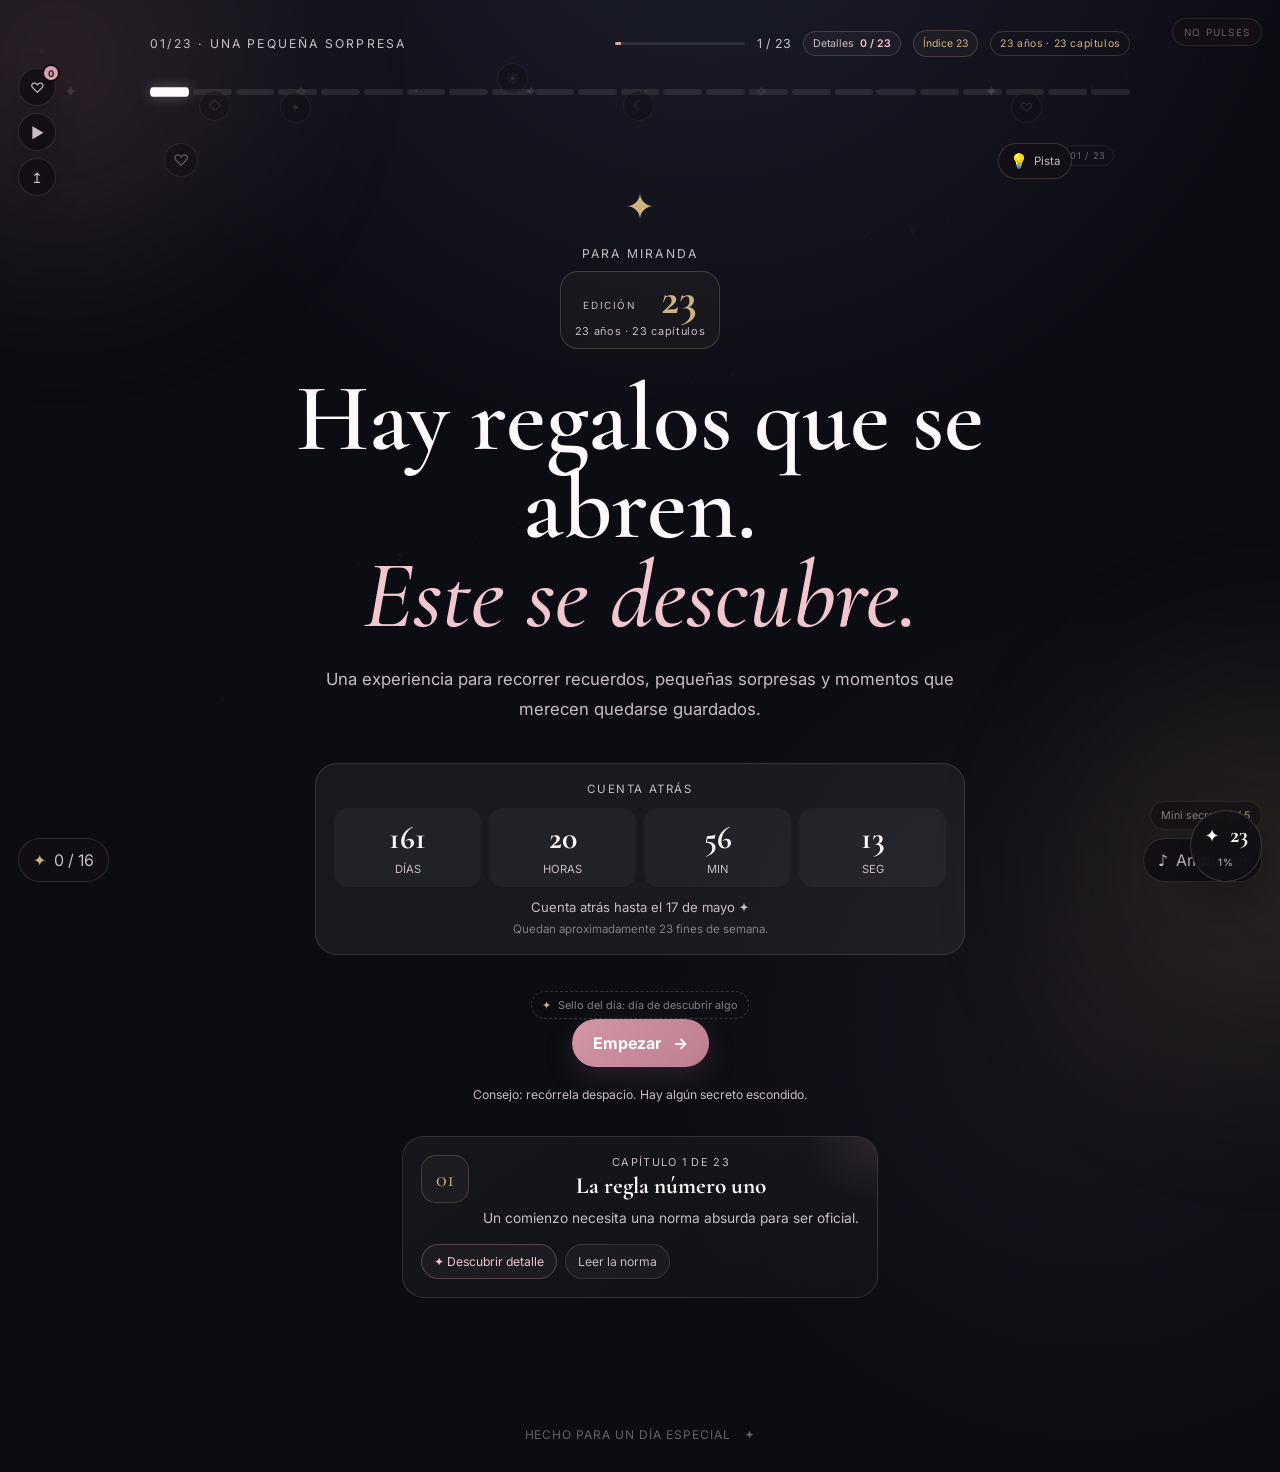
==== commit f5de1935: "feat: mejora calidad de fotos y añade visor grande" ====
--- a/index.html
+++ b/index.html
@@ -20,7 +20,7 @@
   <link rel="stylesheet" href="css/hints.css">
   <link rel="stylesheet" href="css/expansion.css?v=1">
   <link rel="stylesheet" href="css/gameplus.css?v=1">
-  <link rel="stylesheet" href="css/personalize.css?v=1">
+  <link rel="stylesheet" href="css/personalize.css?v=2">
   <link rel="manifest" href="manifest.json">
   <link rel="icon" href="assets/favicon.svg" type="image/svg+xml">
 </head>
@@ -521,11 +521,35 @@
   <script src="js/hints.js?v=1"></script>
   <script src="js/expansion.js?v=1"></script>
   <script src="js/gameplus.js?v=1"></script>
-  <script src="js/photo-sprite-1.js?v=1"></script>
-  <script src="js/photo-sprite-2.js?v=1"></script>
-  <script src="js/photo-sprite-3.js?v=1"></script>
-  <script src="js/photo-sprite-4.js?v=1"></script>
-  <script src="js/photo-sprite-5.js?v=1"></script>
-  <script src="js/personalize.js?v=1"></script>
+  <script src="js/hq-sprite/hq-01.js?v=2"></script>
+  <script src="js/hq-sprite/hq-02.js?v=2"></script>
+  <script src="js/hq-sprite/hq-03.js?v=2"></script>
+  <script src="js/hq-sprite/hq-04.js?v=2"></script>
+  <script src="js/hq-sprite/hq-05.js?v=2"></script>
+  <script src="js/hq-sprite/hq-06.js?v=2"></script>
+  <script src="js/hq-sprite/hq-07.js?v=2"></script>
+  <script src="js/hq-sprite/hq-08.js?v=2"></script>
+  <script src="js/hq-sprite/hq-09.js?v=2"></script>
+  <script src="js/hq-sprite/hq-10.js?v=2"></script>
+  <script src="js/hq-sprite/hq-11.js?v=2"></script>
+  <script src="js/hq-sprite/hq-12.js?v=2"></script>
+  <script src="js/hq-sprite/hq-13.js?v=2"></script>
+  <script src="js/hq-sprite/hq-14.js?v=2"></script>
+  <script src="js/hq-sprite/hq-15.js?v=2"></script>
+  <script src="js/hq-sprite/hq-16.js?v=2"></script>
+  <script src="js/hq-sprite/hq-17.js?v=2"></script>
+  <script src="js/hq-sprite/hq-18.js?v=2"></script>
+  <script src="js/hq-sprite/hq-19.js?v=2"></script>
+  <script src="js/hq-sprite/hq-20.js?v=2"></script>
+  <script src="js/hq-sprite/hq-21.js?v=2"></script>
+  <script src="js/hq-sprite/hq-22.js?v=2"></script>
+  <script src="js/hq-sprite/hq-23.js?v=2"></script>
+  <script src="js/hq-sprite/hq-24.js?v=2"></script>
+  <script src="js/hq-sprite/hq-25.js?v=2"></script>
+  <script src="js/hq-sprite/hq-26.js?v=2"></script>
+  <script src="js/hq-sprite/hq-27.js?v=2"></script>
+  <script src="js/hq-sprite/hq-28.js?v=2"></script>
+  <script src="js/hq-sprite/hq-29.js?v=2"></script>
+  <script src="js/personalize.js?v=2"></script>
 </body>
 </html>
--- a/css/personalize.css
+++ b/css/personalize.css
@@ -44,7 +44,7 @@
 #photoGrid .polaroid:hover{transform:translateY(-5px) rotate(0deg);z-index:2}
 #photoGrid .polaroid.selected{box-shadow:0 0 0 2px rgba(236,204,216,.65),0 18px 60px rgba(0,0,0,.28)}
 .miranda-photo{
-  aspect-ratio:18/25;
+  aspect-ratio:3/4;
   background-image:var(--miranda-photo-sprite),linear-gradient(145deg,#8b747d,#4d3d45);
   background-size:400% 400%,cover;
   background-repeat:no-repeat;
@@ -78,4 +78,13 @@
   .wish-card{padding:16px}
   .wish-stars button{width:43px;height:43px}
   .photo-number{font-size:.55rem}
-}+}
+.photo-viewer{position:fixed;inset:0;z-index:260;background:rgba(5,4,6,.9);backdrop-filter:blur(18px);display:grid;grid-template-columns:minmax(54px,1fr) minmax(280px,520px) minmax(54px,1fr);align-items:center;gap:14px;padding:24px}
+.photo-viewer.hidden{display:none}.photo-viewer-open{overflow:hidden}
+.photo-viewer-stage{justify-self:center;width:min(100%,520px);display:grid;gap:14px}
+.photo-viewer-image{width:min(78vw,430px);max-height:78vh;justify-self:center;border-radius:8px;background-color:#1e191d;box-shadow:0 30px 90px rgba(0,0,0,.6);border:8px solid #efe8e5}
+.photo-viewer-copy{text-align:center}.photo-viewer-copy small{display:block;letter-spacing:.14em;opacity:.45}.photo-viewer-copy strong{display:block;font:700 clamp(1.45rem,4vw,2.2rem) "Cormorant Garamond",serif;margin:.25rem 0}.photo-viewer-copy p{margin:0 auto;max-width:560px;color:rgba(255,255,255,.62);line-height:1.55}
+.photo-viewer-close{position:fixed;right:22px;top:22px;width:46px;height:46px;border-radius:50%;border:1px solid rgba(255,255,255,.17);background:rgba(255,255,255,.06);color:#fff;font-size:1.6rem;cursor:pointer}
+.photo-viewer-nav{width:52px;height:52px;border-radius:50%;border:1px solid rgba(255,255,255,.15);background:rgba(255,255,255,.06);color:#fff;font-size:1.3rem;cursor:pointer;justify-self:center}
+.photo-viewer-nav:hover,.photo-viewer-close:hover{background:rgba(255,255,255,.12)}
+@media(max-width:700px){.photo-viewer{grid-template-columns:44px 1fr 44px;padding:14px 8px}.photo-viewer-image{width:min(78vw,400px);border-width:6px}.photo-viewer-nav{width:42px;height:42px}.photo-viewer-close{right:12px;top:12px}}
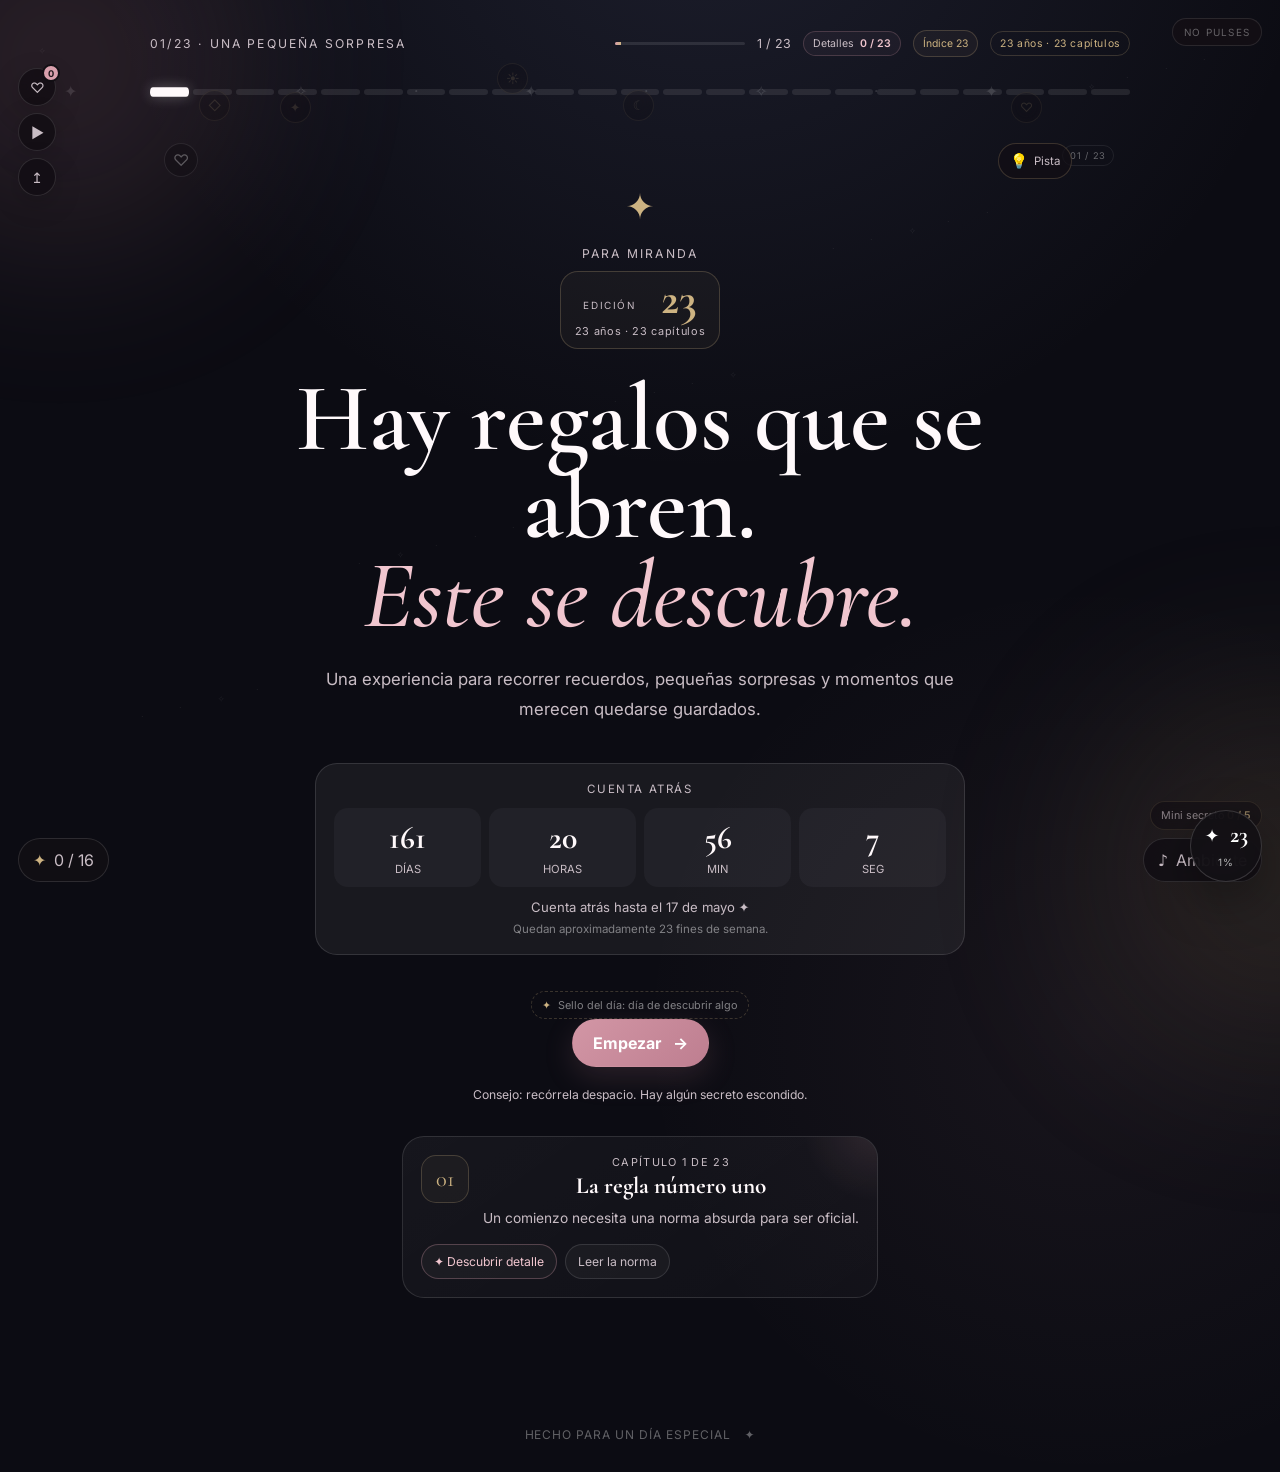
==== commit 02050baa: "chore: fuerza nueva version de Juego+" ====
--- a/index.html
+++ b/index.html
@@ -19,7 +19,7 @@
   <link rel="stylesheet" href="css/features.css">
   <link rel="stylesheet" href="css/hints.css">
   <link rel="stylesheet" href="css/expansion.css?v=1">
-  <link rel="stylesheet" href="css/gameplus.css?v=1">
+  <link rel="stylesheet" href="css/gameplus.css?v=2">
   <link rel="stylesheet" href="css/personalize.css?v=2">
   <link rel="manifest" href="manifest.json">
   <link rel="icon" href="assets/favicon.svg" type="image/svg+xml">
@@ -520,7 +520,7 @@
   <script src="js/features.js?v=1"></script>
   <script src="js/hints.js?v=1"></script>
   <script src="js/expansion.js?v=1"></script>
-  <script src="js/gameplus.js?v=1"></script>
+  <script src="js/gameplus.js?v=2"></script>
   <script src="js/hq-sprite/hq-01.js?v=2"></script>
   <script src="js/hq-sprite/hq-02.js?v=2"></script>
   <script src="js/hq-sprite/hq-03.js?v=2"></script>
--- a/css/gameplus.css
+++ b/css/gameplus.css
@@ -1 +1,25 @@
-.gameplus-panel{--gpb:rgba(255,255,255,.09)}.game-profile{display:grid;grid-template-columns:auto 1fr auto;gap:18px;align-items:center;padding:20px;border:1px solid var(--gpb);border-radius:22px;background:linear-gradient(120deg,rgba(240,212,220,.09),rgba(255,255,255,.025))}.game-avatar{width:76px;height:76px;border-radius:22px;border:1px solid rgba(240,212,220,.25);display:grid;place-items:center;background:rgba(0,0,0,.18);grid-template-rows:1fr auto auto;padding:8px}.game-avatar small{font-size:.55rem;letter-spacing:.14em;opacity:.45}.game-avatar strong{font:700 1.7rem/1 "Cormorant Garamond",serif}.game-profile-main h3{margin:.1rem 0 .6rem;font-size:clamp(1.6rem,4vw,2.5rem)}.gp-xp,.daily-progress,.ng-progress{height:8px;border-radius:99px;background:rgba(255,255,255,.08);overflow:hidden}.gp-xp span,.daily-progress span,.ng-progress span{display:block;height:100%;background:linear-gradient(90deg,#d6b4c0,#f4e3e8);transition:width .35s}.gp-xp-meta{display:flex;justify-content:space-between;margin-top:7px;opacity:.55}.gp-wallet{text-align:center;min-width:92px;padding:12px;border-radius:17px;background:rgba(0,0,0,.18)}.gp-wallet span,.gp-wallet strong,.gp-wallet small{display:block}.gp-wallet strong{font-size:1.6rem}.gp-wallet small{font-size:.66rem;opacity:.5}.gp-grid{display:grid;grid-template-columns:repeat(2,1fr);gap:12px;margin-top:14px}.gp-card{border:1px solid var(--gpb);border-radius:20px;padding:18px;background:rgba(255,255,255,.028)}.gp-card>small{font-size:.63rem;letter-spacing:.14em;opacity:.45}.gp-card h4{font:700 1.45rem "Cormorant Garamond",serif;margin:.3rem 0 .55rem}.gp-card p{color:rgba(255,255,255,.66);line-height:1.5}.daily-meta{display:flex;justify-content:space-between;margin-top:9px;font-size:.72rem}.gp-chaos{text-align:center}.chaos-die{width:72px;height:72px;border:1px solid rgba(255,255,255,.14);border-radius:19px;margin:13px auto;display:grid;place-items:center;font:700 2.3rem "Cormorant Garamond",serif;background:rgba(0,0,0,.16)}.chaos-die.roll{animation:dieRoll .55s ease}@keyframes dieRoll{50%{transform:rotate(180deg) scale(1.12)}100%{transform:rotate(360deg)}}.gp-card em{display:block;font-size:.65rem;opacity:.32;margin-top:8px}.gp-section-head{display:flex;justify-content:space-between;align-items:end;gap:14px;margin:26px 0 10px}.gp-section-head h3{margin:.1rem 0;font-size:1.65rem}.gp-section-head>small{opacity:.45}.collectible-grid{display:grid;grid-template-columns:repeat(4,1fr);gap:9px}.collectible{min-height:126px;border:1px solid var(--gpb);border-radius:17px;padding:14px;display:flex;flex-direction:column;background:rgba(255,255,255,.025)}.collectible span{font-size:1.55rem}.collectible strong,.collectible small{display:block}.collectible small{opacity:.48}.collectible em{margin-top:auto;padding-top:9px;font-style:normal;font-size:.58rem;letter-spacing:.1em;opacity:.42}.collectible.locked{filter:grayscale(1);opacity:.43}.collectible.unlocked{border-color:rgba(231,201,211,.26);background:rgba(231,201,211,.06)}.shop-grid{display:grid;grid-template-columns:repeat(3,1fr);gap:10px}.shop-item{border:1px solid var(--gpb);border-radius:17px;padding:14px;background:rgba(255,255,255,.025);display:flex;flex-direction:column;gap:8px}.shop-item small{opacity:.48}.shop-item button{margin-top:auto}.master-code-card{border:1px solid var(--gpb);border-radius:20px;padding:18px;background:rgba(0,0,0,.15)}.master-fragments{display:grid;grid-template-columns:repeat(12,1fr);gap:6px}.master-fragments span{aspect-ratio:1;border:1px solid rgba(255,255,255,.08);border-radius:8px;display:grid;place-items:center;opacity:.35}.master-fragments span.found{opacity:1;background:rgba(235,207,217,.08)}#masterCodeReveal{text-align:center;margin-top:14px;opacity:.6}.gp-final-grid{display:grid;grid-template-columns:repeat(3,1fr);gap:10px;margin-top:22px}.gp-final-grid .gp-card{display:flex;flex-direction:column}.gp-final-grid button{margin-top:auto}.gp-toast{position:fixed;right:24px;top:24px;z-index:240;width:min(340px,calc(100vw - 40px));padding:14px 16px;border-radius:16px;background:#f0d4dc;color:#171116;box-shadow:0 18px 60px rgba(0,0,0,.4);transform:translateY(-18px);opacity:0;pointer-events:none;transition:.22s}.gp-toast.show{transform:none;opacity:1}.gp-toast strong,.gp-toast span{display:block}.gp-toast span{font-size:.82rem;opacity:.72}.gp-overlay,.boss-overlay{position:fixed;inset:0;z-index:220;background:rgba(7,6,8,.82);backdrop-filter:blur(16px);padding:20px;display:grid;place-items:center;overflow:auto}.gp-overlay.hidden,.boss-overlay.hidden{display:none}.gp-overlay-card,.boss-card{width:min(780px,100%);border:1px solid rgba(255,255,255,.12);border-radius:26px;background:linear-gradient(145deg,#211a20,#0f0c10);padding:26px;position:relative}.gp-overlay-close,.boss-close{position:absolute;right:16px;top:16px;width:40px;height:40px;border:1px solid rgba(255,255,255,.1);border-radius:50%;background:rgba(255,255,255,.04);color:#fff;font-size:1.3rem}.report-rank{display:flex;justify-content:space-between;padding:15px;border-radius:16px;background:rgba(240,212,220,.07);margin-bottom:12px}.report-grid{display:grid;grid-template-columns:repeat(4,1fr);gap:8px}.report-grid div{background:rgba(255,255,255,.035);border-radius:14px;padding:13px}.report-grid strong,.report-grid small{display:block}.report-grid small{opacity:.45}.certificate{text-align:center;border:1px double rgba(240,212,220,.35);padding:36px 20px;border-radius:18px}.certificate h2{font-size:clamp(3.5rem,10vw,6rem);margin:.5rem 0}.certificate-seal{width:70px;height:70px;border:1px solid rgba(240,212,220,.4);border-radius:50%;display:grid;place-items:center;margin:24px auto 0}.boss-card{text-align:center}.boss-options{display:flex;justify-content:center;gap:10px;flex-wrap:wrap}.boss-options button,.boss-input button{border:1px solid rgba(255,255,255,.12);border-radius:13px;background:rgba(255,255,255,.05);color:#fff;padding:12px 18px}.boss-input{display:flex;gap:8px;justify-content:center}.boss-input input{flex:1;border:1px solid rgba(255,255,255,.12);background:rgba(0,0,0,.22);color:#fff;border-radius:13px;padding:12px}.scene{position:relative}.ng-fragment{display:none;position:absolute;z-index:15;border:1px solid rgba(255,255,255,.12);background:rgba(10,8,11,.85);color:#fff;border-radius:999px;padding:8px 11px;gap:6px}.ng-fragment.available{display:flex;animation:ngPulse 2.2s ease-in-out infinite}.ng-fragment.found{display:none}.scene[data-scene-id="timeline"] .ng-fragment{right:4%;top:28%}.scene[data-scene-id="gallery"] .ng-fragment{left:5%;bottom:22%}.scene[data-scene-id="secrets"] .ng-fragment{right:8%;bottom:18%}.scene[data-scene-id="cinema"] .ng-fragment{left:7%;top:24%}.scene[data-scene-id="finale"] .ng-fragment{right:9%;top:19%}@keyframes ngPulse{50%{transform:translateY(-4px)}}.secret-rabbit{position:fixed;z-index:250;width:48px;height:48px;border-radius:50%;border:1px solid rgba(255,255,255,.25);background:#f0d4dc;color:#171116;font-size:1.5rem;animation:rabbitHop .75s ease-in-out infinite alternate}@keyframes rabbitHop{to{transform:translateY(-12px)}}.gp-glitch{position:fixed;inset:0;z-index:300;background:rgba(9,6,10,.94);display:grid;place-items:center;align-content:center;text-align:center;pointer-events:none;animation:glitchFlash 1.1s steps(2) forwards}.gp-glitch strong{font:700 clamp(3rem,11vw,8rem) "Cormorant Garamond",serif}.gp-glitch span{opacity:.55}@keyframes glitchFlash{0%,100%{opacity:0}10%,85%{opacity:1}}.gp-star-layer{position:fixed;inset:0;z-index:2;pointer-events:none}.gp-star-layer i{position:absolute;font-style:normal;font-size:10px;opacity:.25;animation:gpStar 3s ease-in-out infinite}@keyframes gpStar{50%{opacity:.7;transform:scale(1.5)}}body.gp-glow .miranda-hub-shell{box-shadow:0 0 90px rgba(211,163,184,.18),0 34px 110px rgba(0,0,0,.55)}body.gp-archive .miranda-hub-shell{border-style:dashed}body.ngplus-active .miranda-hub-toggle:after{content:"101";position:absolute;right:-4px;top:-4px;background:#f0d4dc;color:#171116;font-size:.55rem;font-weight:800;border-radius:999px;padding:3px 5px}@media(max-width:800px){.game-profile{grid-template-columns:auto 1fr}.gp-wallet{grid-column:1/-1}.gp-grid,.gp-final-grid{grid-template-columns:1fr}.collectible-grid{grid-template-columns:repeat(2,1fr)}.shop-grid{grid-template-columns:1fr}.master-fragments{grid-template-columns:repeat(8,1fr)}.report-grid{grid-template-columns:repeat(2,1fr)}}@media(max-width:480px){.collectible-grid{grid-template-columns:1fr}.master-fragments{grid-template-columns:repeat(6,1fr)}.report-grid{grid-template-columns:1fr}.boss-input{flex-direction:column}}@media(prefers-reduced-motion:reduce){.chaos-die.roll,.ng-fragment.available,.secret-rabbit,.gp-glitch,.gp-star-layer i{animation:none!important}}+.gameplus-panel{--gpb:rgba(255,255,255,.09)}.game-profile{display:grid;grid-template-columns:auto 1fr auto;gap:18px;align-items:center;padding:20px;border:1px solid var(--gpb);border-radius:22px;background:linear-gradient(120deg,rgba(240,212,220,.09),rgba(255,255,255,.025))}.game-avatar{width:76px;height:76px;border-radius:22px;border:1px solid rgba(240,212,220,.25);display:grid;place-items:center;background:rgba(0,0,0,.18);grid-template-rows:1fr auto auto;padding:8px}.game-avatar small{font-size:.55rem;letter-spacing:.14em;opacity:.45}.game-avatar strong{font:700 1.7rem/1 "Cormorant Garamond",serif}.game-profile-main h3{margin:.1rem 0 .6rem;font-size:clamp(1.6rem,4vw,2.5rem)}.gp-xp,.daily-progress,.ng-progress{height:8px;border-radius:99px;background:rgba(255,255,255,.08);overflow:hidden}.gp-xp span,.daily-progress span,.ng-progress span{display:block;height:100%;background:linear-gradient(90deg,#d6b4c0,#f4e3e8);transition:width .35s}.gp-xp-meta{display:flex;justify-content:space-between;margin-top:7px;opacity:.55}.gp-wallet{text-align:center;min-width:92px;padding:12px;border-radius:17px;background:rgba(0,0,0,.18)}.gp-wallet span,.gp-wallet strong,.gp-wallet small{display:block}.gp-wallet strong{font-size:1.6rem}.gp-wallet small{font-size:.66rem;opacity:.5}.gp-grid{display:grid;grid-template-columns:repeat(2,1fr);gap:12px;margin-top:14px}.gp-card{border:1px solid var(--gpb);border-radius:20px;padding:18px;background:rgba(255,255,255,.028)}.gp-card>small{font-size:.63rem;letter-spacing:.14em;opacity:.45}.gp-card h4{font:700 1.45rem "Cormorant Garamond",serif;margin:.3rem 0 .55rem}.gp-card p{color:rgba(255,255,255,.66);line-height:1.5}.daily-meta{display:flex;justify-content:space-between;margin-top:9px;font-size:.72rem}.gp-chaos{text-align:center}.chaos-die{width:72px;height:72px;border:1px solid rgba(255,255,255,.14);border-radius:19px;margin:13px auto;display:grid;place-items:center;font:700 2.3rem "Cormorant Garamond",serif;background:rgba(0,0,0,.16)}.chaos-die.roll{animation:dieRoll .55s ease}@keyframes dieRoll{50%{transform:rotate(180deg) scale(1.12)}100%{transform:rotate(360deg)}}.gp-card em{display:block;font-size:.65rem;opacity:.32;margin-top:8px}.gp-section-head{display:flex;justify-content:space-between;align-items:end;gap:14px;margin:26px 0 10px}.gp-section-head h3{margin:.1rem 0;font-size:1.65rem}.gp-section-head>small{opacity:.45}.collectible-grid{display:grid;grid-template-columns:repeat(4,1fr);gap:9px}.collectible{min-height:126px;border:1px solid var(--gpb);border-radius:17px;padding:14px;display:flex;flex-direction:column;background:rgba(255,255,255,.025)}.collectible span{font-size:1.55rem}.collectible strong,.collectible small{display:block}.collectible small{opacity:.48}.collectible em{margin-top:auto;padding-top:9px;font-style:normal;font-size:.58rem;letter-spacing:.1em;opacity:.42}.collectible.locked{filter:grayscale(1);opacity:.43}.collectible.unlocked{border-color:rgba(231,201,211,.26);background:rgba(231,201,211,.06)}.shop-grid{display:grid;grid-template-columns:repeat(3,1fr);gap:10px}.shop-item{border:1px solid var(--gpb);border-radius:17px;padding:14px;background:rgba(255,255,255,.025);display:flex;flex-direction:column;gap:8px}.shop-item small{opacity:.48}.shop-item button{margin-top:auto}.master-code-card{border:1px solid var(--gpb);border-radius:20px;padding:18px;background:rgba(0,0,0,.15)}.master-fragments{display:grid;grid-template-columns:repeat(12,1fr);gap:6px}.master-fragments span{aspect-ratio:1;border:1px solid rgba(255,255,255,.08);border-radius:8px;display:grid;place-items:center;opacity:.35}.master-fragments span.found{opacity:1;background:rgba(235,207,217,.08)}#masterCodeReveal{text-align:center;margin-top:14px;opacity:.6}.gp-final-grid{display:grid;grid-template-columns:repeat(3,1fr);gap:10px;margin-top:22px}.gp-final-grid .gp-card{display:flex;flex-direction:column}.gp-final-grid button{margin-top:auto}.gp-toast{position:fixed;right:24px;top:24px;z-index:240;width:min(340px,calc(100vw - 40px));padding:14px 16px;border-radius:16px;background:#f0d4dc;color:#171116;box-shadow:0 18px 60px rgba(0,0,0,.4);transform:translateY(-18px);opacity:0;pointer-events:none;transition:.22s}.gp-toast.show{transform:none;opacity:1}.gp-toast strong,.gp-toast span{display:block}.gp-toast span{font-size:.82rem;opacity:.72}.gp-overlay,.boss-overlay{position:fixed;inset:0;z-index:220;background:rgba(7,6,8,.82);backdrop-filter:blur(16px);padding:20px;display:grid;place-items:center;overflow:auto}.gp-overlay.hidden,.boss-overlay.hidden{display:none}.gp-overlay-card,.boss-card{width:min(780px,100%);border:1px solid rgba(255,255,255,.12);border-radius:26px;background:linear-gradient(145deg,#211a20,#0f0c10);padding:26px;position:relative}.gp-overlay-close,.boss-close{position:absolute;right:16px;top:16px;width:40px;height:40px;border:1px solid rgba(255,255,255,.1);border-radius:50%;background:rgba(255,255,255,.04);color:#fff;font-size:1.3rem}.report-rank{display:flex;justify-content:space-between;padding:15px;border-radius:16px;background:rgba(240,212,220,.07);margin-bottom:12px}.report-grid{display:grid;grid-template-columns:repeat(4,1fr);gap:8px}.report-grid div{background:rgba(255,255,255,.035);border-radius:14px;padding:13px}.report-grid strong,.report-grid small{display:block}.report-grid small{opacity:.45}.certificate{text-align:center;border:1px double rgba(240,212,220,.35);padding:36px 20px;border-radius:18px}.certificate h2{font-size:clamp(3.5rem,10vw,6rem);margin:.5rem 0}.certificate-seal{width:70px;height:70px;border:1px solid rgba(240,212,220,.4);border-radius:50%;display:grid;place-items:center;margin:24px auto 0}.boss-card{text-align:center}.boss-options{display:flex;justify-content:center;gap:10px;flex-wrap:wrap}.boss-options button,.boss-input button{border:1px solid rgba(255,255,255,.12);border-radius:13px;background:rgba(255,255,255,.05);color:#fff;padding:12px 18px}.boss-input{display:flex;gap:8px;justify-content:center}.boss-input input{flex:1;border:1px solid rgba(255,255,255,.12);background:rgba(0,0,0,.22);color:#fff;border-radius:13px;padding:12px}.scene{position:relative}.ng-fragment{display:none;position:absolute;z-index:15;border:1px solid rgba(255,255,255,.12);background:rgba(10,8,11,.85);color:#fff;border-radius:999px;padding:8px 11px;gap:6px}.ng-fragment.available{display:flex;animation:ngPulse 2.2s ease-in-out infinite}.ng-fragment.found{display:none}.scene[data-scene-id="timeline"] .ng-fragment{right:4%;top:28%}.scene[data-scene-id="gallery"] .ng-fragment{left:5%;bottom:22%}.scene[data-scene-id="secrets"] .ng-fragment{right:8%;bottom:18%}.scene[data-scene-id="cinema"] .ng-fragment{left:7%;top:24%}.scene[data-scene-id="finale"] .ng-fragment{right:9%;top:19%}@keyframes ngPulse{50%{transform:translateY(-4px)}}.secret-rabbit{position:fixed;z-index:250;width:48px;height:48px;border-radius:50%;border:1px solid rgba(255,255,255,.25);background:#f0d4dc;color:#171116;font-size:1.5rem;animation:rabbitHop .75s ease-in-out infinite alternate}@keyframes rabbitHop{to{transform:translateY(-12px)}}.gp-glitch{position:fixed;inset:0;z-index:300;background:rgba(9,6,10,.94);display:grid;place-items:center;align-content:center;text-align:center;pointer-events:none;animation:glitchFlash 1.1s steps(2) forwards}.gp-glitch strong{font:700 clamp(3rem,11vw,8rem) "Cormorant Garamond",serif}.gp-glitch span{opacity:.55}@keyframes glitchFlash{0%,100%{opacity:0}10%,85%{opacity:1}}.gp-star-layer{position:fixed;inset:0;z-index:2;pointer-events:none}.gp-star-layer i{position:absolute;font-style:normal;font-size:10px;opacity:.25;animation:gpStar 3s ease-in-out infinite}@keyframes gpStar{50%{opacity:.7;transform:scale(1.5)}}body.gp-glow .miranda-hub-shell{box-shadow:0 0 90px rgba(211,163,184,.18),0 34px 110px rgba(0,0,0,.55)}body.gp-archive .miranda-hub-shell{border-style:dashed}body.ngplus-active .miranda-hub-toggle:after{content:"101";position:absolute;right:-4px;top:-4px;background:#f0d4dc;color:#171116;font-size:.55rem;font-weight:800;border-radius:999px;padding:3px 5px}@media(max-width:800px){.game-profile{grid-template-columns:auto 1fr}.gp-wallet{grid-column:1/-1}.gp-grid,.gp-final-grid{grid-template-columns:1fr}.collectible-grid{grid-template-columns:repeat(2,1fr)}.shop-grid{grid-template-columns:1fr}.master-fragments{grid-template-columns:repeat(8,1fr)}.report-grid{grid-template-columns:repeat(2,1fr)}}@media(max-width:480px){.collectible-grid{grid-template-columns:1fr}.master-fragments{grid-template-columns:repeat(6,1fr)}.report-grid{grid-template-columns:1fr}.boss-input{flex-direction:column}}@media(prefers-reduced-motion:reduce){.chaos-die.roll,.ng-fragment.available,.secret-rabbit,.gp-glitch,.gp-star-layer i{animation:none!important}}
+/* Tienda por nivel + economía */
+.shop-economy{display:grid;gap:10px;margin-bottom:12px}
+.daily-chest{display:flex;align-items:center;justify-content:space-between;gap:16px;padding:16px 18px;border:1px solid rgba(240,212,220,.16);border-radius:18px;background:linear-gradient(110deg,rgba(240,212,220,.09),rgba(255,255,255,.025))}
+.daily-chest>div{display:grid;gap:2px}.daily-chest small{font-size:.61rem;letter-spacing:.14em;opacity:.46}.daily-chest strong{font:700 1.35rem "Cormorant Garamond",serif}.daily-chest span{font-size:.78rem;opacity:.55}.daily-chest button:disabled{opacity:.42;cursor:not-allowed}
+.earn-grid{display:grid;grid-template-columns:repeat(2,1fr);gap:8px}
+.earn-grid article{display:grid;grid-template-columns:1fr auto;gap:6px 10px;align-items:center;border:1px solid rgba(255,255,255,.07);border-radius:14px;padding:11px 12px;background:rgba(255,255,255,.022)}
+.earn-grid strong,.earn-grid small{display:block}.earn-grid small{opacity:.45;margin-top:2px}.earn-grid span{font-size:.73rem;color:#efd9e0}.earn-grid em{grid-column:1/-1;font-style:normal;font-size:.62rem;opacity:.38}
+.shop-grid{grid-template-columns:repeat(2,1fr)!important}
+.shop-item{position:relative;display:grid!important;grid-template-columns:48px 1fr;gap:10px!important;overflow:hidden}
+.shop-icon{width:46px;height:46px;display:grid;place-items:center;border-radius:14px;background:rgba(240,212,220,.07);border:1px solid rgba(240,212,220,.12);font:700 1.25rem "Cormorant Garamond",serif}
+.shop-copy{min-width:0}.shop-top{display:flex;justify-content:space-between;gap:10px;align-items:start}.shop-top strong{font-size:.95rem}.shop-top span{white-space:nowrap;border:1px solid rgba(255,255,255,.09);border-radius:999px;padding:3px 7px;font-size:.58rem;opacity:.58}
+.shop-price{display:flex;justify-content:space-between;gap:10px;margin-top:9px}.shop-price b{font-size:.76rem;color:#efd9e0}.shop-price em{font-style:normal;font-size:.66rem;opacity:.46}
+.shop-item>button{grid-column:1/-1;margin-top:2px!important}.shop-item>button:disabled{opacity:.4;cursor:not-allowed}
+.shop-item.level-locked{opacity:.56;filter:saturate(.6)}.shop-item.level-locked:after{content:"🔒";position:absolute;right:9px;bottom:50px;font-size:.8rem;opacity:.42}
+.shop-item.owned{border-color:rgba(240,212,220,.24);background:rgba(240,212,220,.045)}
+body.gp-moon:before{content:"";position:fixed;inset:0;z-index:-1;pointer-events:none;background:radial-gradient(circle at 78% 10%,rgba(180,199,235,.12),transparent 34%)}
+body.gp-aurora:after{content:"";position:fixed;inset:-20%;z-index:-1;pointer-events:none;background:conic-gradient(from 120deg,transparent,rgba(180,226,218,.09),rgba(224,190,222,.10),transparent 48%);filter:blur(55px);animation:gpAurora 16s linear infinite}
+@keyframes gpAurora{to{transform:rotate(360deg)}}
+body.gp-gold .miranda-hub-toggle{box-shadow:0 0 0 1px rgba(245,222,154,.35),0 0 34px rgba(245,222,154,.15),0 18px 50px rgba(0,0,0,.35)}
+body.gp-gold .miranda-hub-shell{border-color:rgba(245,222,154,.22)}
+body.gp-legend .game-profile{box-shadow:0 0 45px rgba(210,160,200,.10) inset;border-color:rgba(230,190,216,.27)}
+body.gp-master .game-avatar{box-shadow:0 0 0 2px rgba(245,222,154,.16),0 0 32px rgba(245,222,154,.12)}
+@media(max-width:800px){.shop-grid{grid-template-columns:1fr!important}.earn-grid{grid-template-columns:1fr}.daily-chest{align-items:flex-start;flex-direction:column}.daily-chest button{width:100%}}
+@media(prefers-reduced-motion:reduce){body.gp-aurora:after{animation:none}}
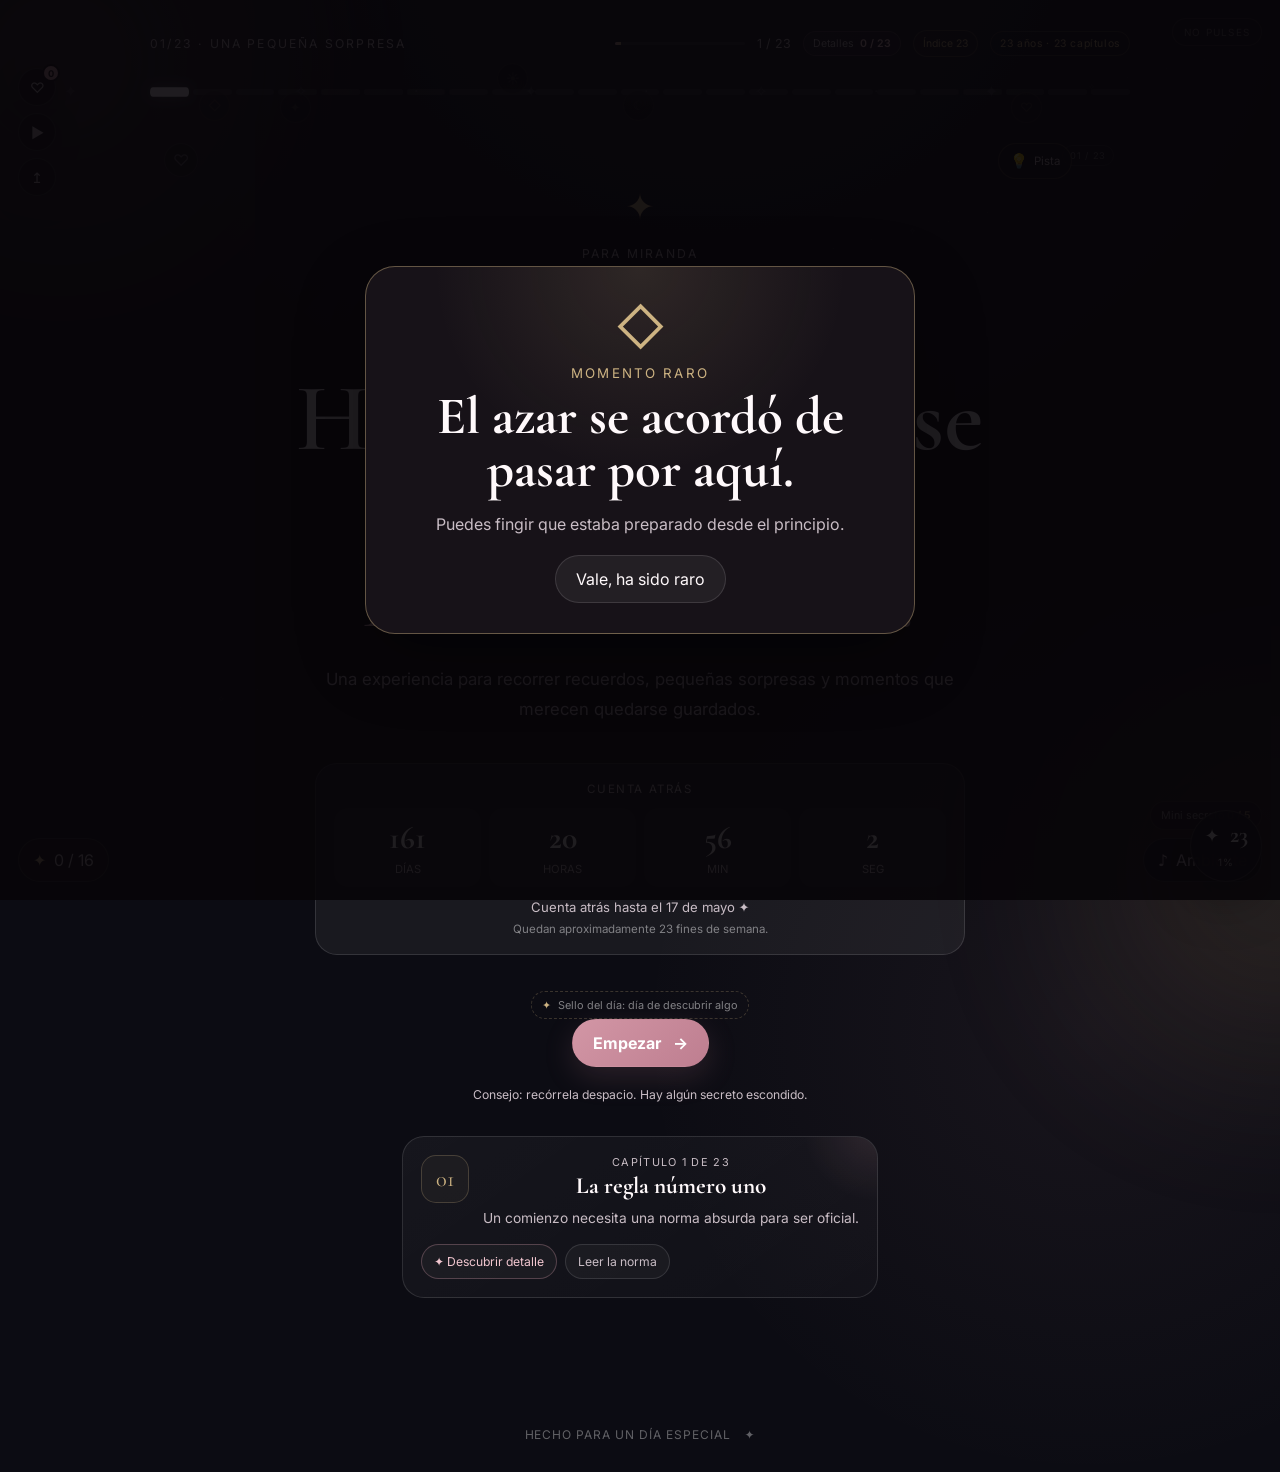
==== commit c1314054: "chore: actualiza versiones tras reparaciones" ====
--- a/index.html
+++ b/index.html
@@ -513,14 +513,14 @@
   <script src="js/app.js?v=6"></script>
   <script src="js/extras.js?v=5"></script>
   <script src="js/special.js?v=5"></script>
-  <script src="js/ultimate.js?v=1"></script>
+  <script src="js/ultimate.js?v=2"></script>
   <script src="js/planner.js?v=1"></script>
   <script src="js/chapters.js?v=2"></script>
   <script src="js/microdetails.js?v=1"></script>
-  <script src="js/features.js?v=1"></script>
+  <script src="js/features.js?v=2"></script>
   <script src="js/hints.js?v=1"></script>
   <script src="js/expansion.js?v=1"></script>
-  <script src="js/gameplus.js?v=2"></script>
+  <script src="js/gameplus.js?v=3"></script>
   <script src="js/hq-sprite/hq-01.js?v=2"></script>
   <script src="js/hq-sprite/hq-02.js?v=2"></script>
   <script src="js/hq-sprite/hq-03.js?v=2"></script>
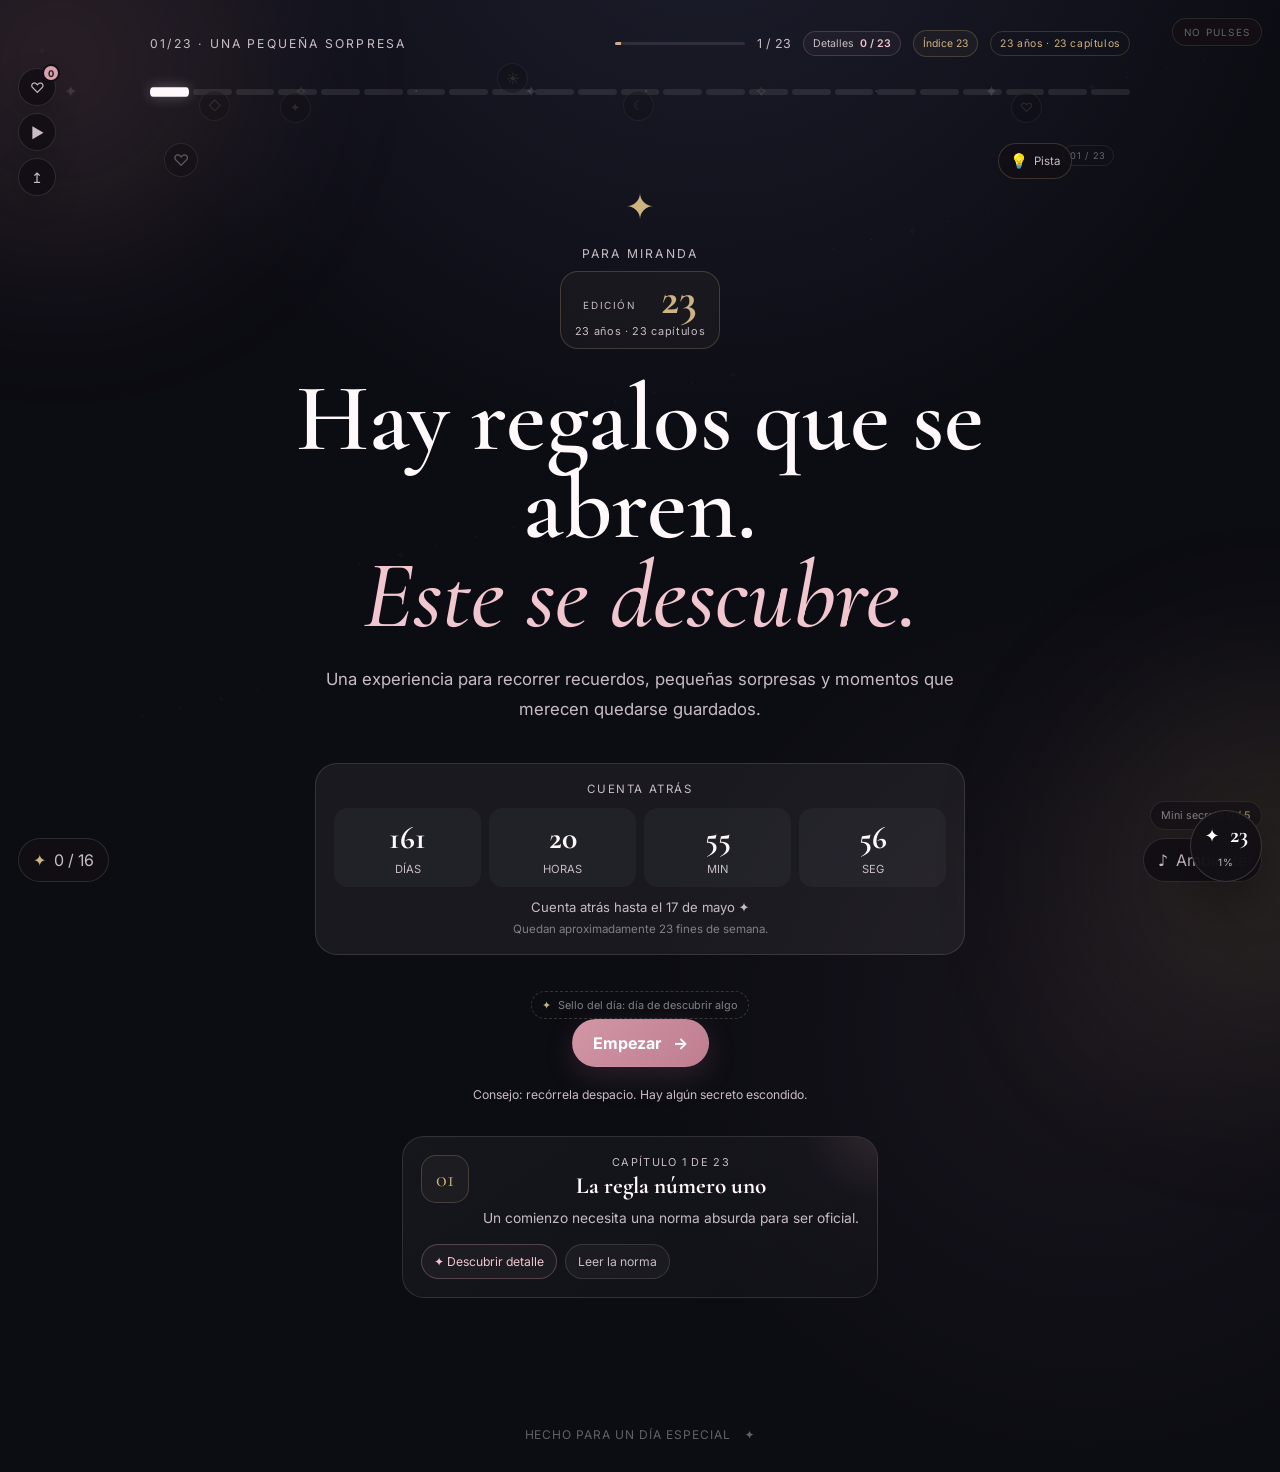
==== commit b12deac8: "chore: carga efectos tienda v2" ====
--- a/index.html
+++ b/index.html
@@ -19,7 +19,7 @@
   <link rel="stylesheet" href="css/features.css">
   <link rel="stylesheet" href="css/hints.css">
   <link rel="stylesheet" href="css/expansion.css?v=1">
-  <link rel="stylesheet" href="css/gameplus.css?v=2">
+  <link rel="stylesheet" href="css/gameplus.css?v=3">
   <link rel="stylesheet" href="css/personalize.css?v=2">
   <link rel="manifest" href="manifest.json">
   <link rel="icon" href="assets/favicon.svg" type="image/svg+xml">
@@ -520,7 +520,7 @@
   <script src="js/features.js?v=2"></script>
   <script src="js/hints.js?v=1"></script>
   <script src="js/expansion.js?v=1"></script>
-  <script src="js/gameplus.js?v=3"></script>
+  <script src="js/gameplus.js?v=4"></script>
   <script src="js/hq-sprite/hq-01.js?v=2"></script>
   <script src="js/hq-sprite/hq-02.js?v=2"></script>
   <script src="js/hq-sprite/hq-03.js?v=2"></script>
--- a/css/gameplus.css
+++ b/css/gameplus.css
@@ -23,3 +23,57 @@
 body.gp-master .game-avatar{box-shadow:0 0 0 2px rgba(245,222,154,.16),0 0 32px rgba(245,222,154,.12)}
 @media(max-width:800px){.shop-grid{grid-template-columns:1fr!important}.earn-grid{grid-template-columns:1fr}.daily-chest{align-items:flex-start;flex-direction:column}.daily-chest button{width:100%}}
 @media(prefers-reduced-motion:reduce){body.gp-aurora:after{animation:none}}
+
+
+/* EFECTOS VISUALES TIENDA V2 */
+body.gp-moon:before,body.gp-aurora:after{content:none!important}
+.gp-fx-layer{position:fixed;inset:0;z-index:0;pointer-events:none;overflow:hidden}
+.gp-fx-layer>div{position:absolute;inset:0;opacity:0;transition:opacity .45s ease}
+body.gp-glow .gp-fx-layer:before{content:"";position:absolute;inset:-10%;background:radial-gradient(circle at 50% 35%,rgba(238,195,216,.16),transparent 40%),radial-gradient(circle at 20% 82%,rgba(205,179,130,.10),transparent 30%);filter:blur(20px);animation:gpGlowBreath 5s ease-in-out infinite alternate}
+@keyframes gpGlowBreath{to{opacity:.55;transform:scale(1.04)}}
+
+.gp-fx-moon:before{content:"";position:absolute;inset:0;background:radial-gradient(circle at 82% 14%,rgba(183,205,245,.22),transparent 25%),linear-gradient(rgba(53,64,91,.08),rgba(18,15,20,0) 58%)}
+.gp-fx-moon span{position:absolute;right:5vw;top:9vh;font-size:clamp(5rem,12vw,10rem);line-height:1;color:rgba(218,229,255,.18);filter:drop-shadow(0 0 32px rgba(182,204,255,.28));transform:rotate(-12deg)}
+body.gp-moon .gp-fx-moon{opacity:1}
+
+.gp-fx-aurora{inset:-30%!important;background:conic-gradient(from 115deg at 55% 45%,transparent 0 13%,rgba(112,218,196,.16) 18%,rgba(132,174,232,.12) 26%,rgba(229,155,218,.14) 35%,transparent 46% 100%);filter:blur(58px);animation:gpAuroraV2 14s ease-in-out infinite alternate}
+body.gp-aurora .gp-fx-aurora{opacity:1}
+@keyframes gpAuroraV2{0%{transform:translate3d(-6%,-2%,0) rotate(-8deg) scale(1)}100%{transform:translate3d(8%,5%,0) rotate(10deg) scale(1.12)}}
+
+.gp-fx-legend{background:
+ radial-gradient(circle at 8% 18%,rgba(255,255,255,.55) 0 1px,transparent 1.8px),
+ radial-gradient(circle at 23% 68%,rgba(236,201,224,.48) 0 1px,transparent 1.8px),
+ radial-gradient(circle at 42% 12%,rgba(255,255,255,.42) 0 1.2px,transparent 2px),
+ radial-gradient(circle at 59% 77%,rgba(218,190,239,.42) 0 1px,transparent 1.8px),
+ radial-gradient(circle at 77% 35%,rgba(255,255,255,.48) 0 1px,transparent 1.8px),
+ radial-gradient(circle at 92% 82%,rgba(236,203,219,.5) 0 1.2px,transparent 2px),
+ radial-gradient(circle at 50% 50%,rgba(161,111,173,.08),transparent 56%);
+ background-size:210px 210px,260px 260px,300px 300px,330px 330px,380px 380px,430px 430px,100% 100%;
+ animation:gpLegendDrift 16s linear infinite}
+body.gp-legend .gp-fx-legend{opacity:.9}
+@keyframes gpLegendDrift{to{transform:translate3d(18px,-22px,0)}}
+
+.gp-fx-master{inset:auto 18px 74px auto!important;width:76px;height:76px;border-radius:50%;border:1px solid rgba(245,222,154,.24);background:rgba(20,16,18,.42);backdrop-filter:blur(8px);display:grid;place-items:center;align-content:center;box-shadow:0 0 40px rgba(245,222,154,.13)}
+.gp-fx-master span{font-size:1.35rem;color:rgba(245,222,154,.7);line-height:1}.gp-fx-master small{font:700 .9rem "Cormorant Garamond",serif;color:rgba(245,222,154,.65);letter-spacing:.06em}
+body.gp-master .gp-fx-master{opacity:1}
+
+body.gp-archive .gp-fx-layer:after{content:"";position:absolute;inset:0;opacity:.18;background:repeating-linear-gradient(0deg,transparent 0 4px,rgba(255,255,255,.03) 5px);mix-blend-mode:screen}
+body.gp-archive .experience:before{content:"ARCHIVO 23 // CLASIFICADO";position:fixed;left:22px;bottom:22px;z-index:8;font-size:.58rem;letter-spacing:.18em;color:rgba(255,255,255,.28);pointer-events:none}
+body.gp-archive .scene.active{outline:1px dashed rgba(235,213,221,.16);outline-offset:8px}
+
+body.gp-gold{--accent:#d5b76c;--accent2:#f1d99b;--gold:#f4cf72}
+body.gp-gold .primary{background:linear-gradient(135deg,#d7b65e,#aa8134);box-shadow:0 10px 32px rgba(211,171,76,.2)}
+body.gp-gold .progress-track span{background:linear-gradient(90deg,#f1d99b,#c39138)}
+body.gp-gold .miranda-hub-toggle{box-shadow:0 0 0 1px rgba(245,222,154,.4),0 0 38px rgba(245,222,154,.2),0 18px 50px rgba(0,0,0,.35)!important}
+
+body.gp-legend .scene.active .kicker{color:#ddb7da;text-shadow:0 0 18px rgba(221,183,218,.28)}
+body.gp-legend .stars{filter:drop-shadow(0 0 10px rgba(224,185,220,.45))}
+body.gp-master .progress-track{box-shadow:0 0 16px rgba(245,222,154,.22)}
+body.gp-master .miranda-hub-toggle:before{content:"♕";margin-right:4px;color:#f1d99b}
+
+.gp-star-layer{z-index:3!important}
+.gp-star-layer i{font-size:clamp(11px,1.4vw,18px)!important;opacity:.34!important;text-shadow:0 0 10px rgba(247,221,230,.42)}
+@keyframes gpStar{0%,100%{opacity:.15;transform:translateY(0) scale(.8)}50%{opacity:.85;transform:translateY(-8px) scale(1.45)}}
+
+@media(max-width:650px){.gp-fx-moon span{right:2vw;top:10vh}.gp-fx-master{width:58px;height:58px;right:10px;bottom:68px}body.gp-archive .experience:before{left:10px;bottom:72px}}
+@media(prefers-reduced-motion:reduce){body.gp-glow .gp-fx-layer:before,.gp-fx-aurora,.gp-fx-legend,.gp-star-layer i{animation:none!important}}
